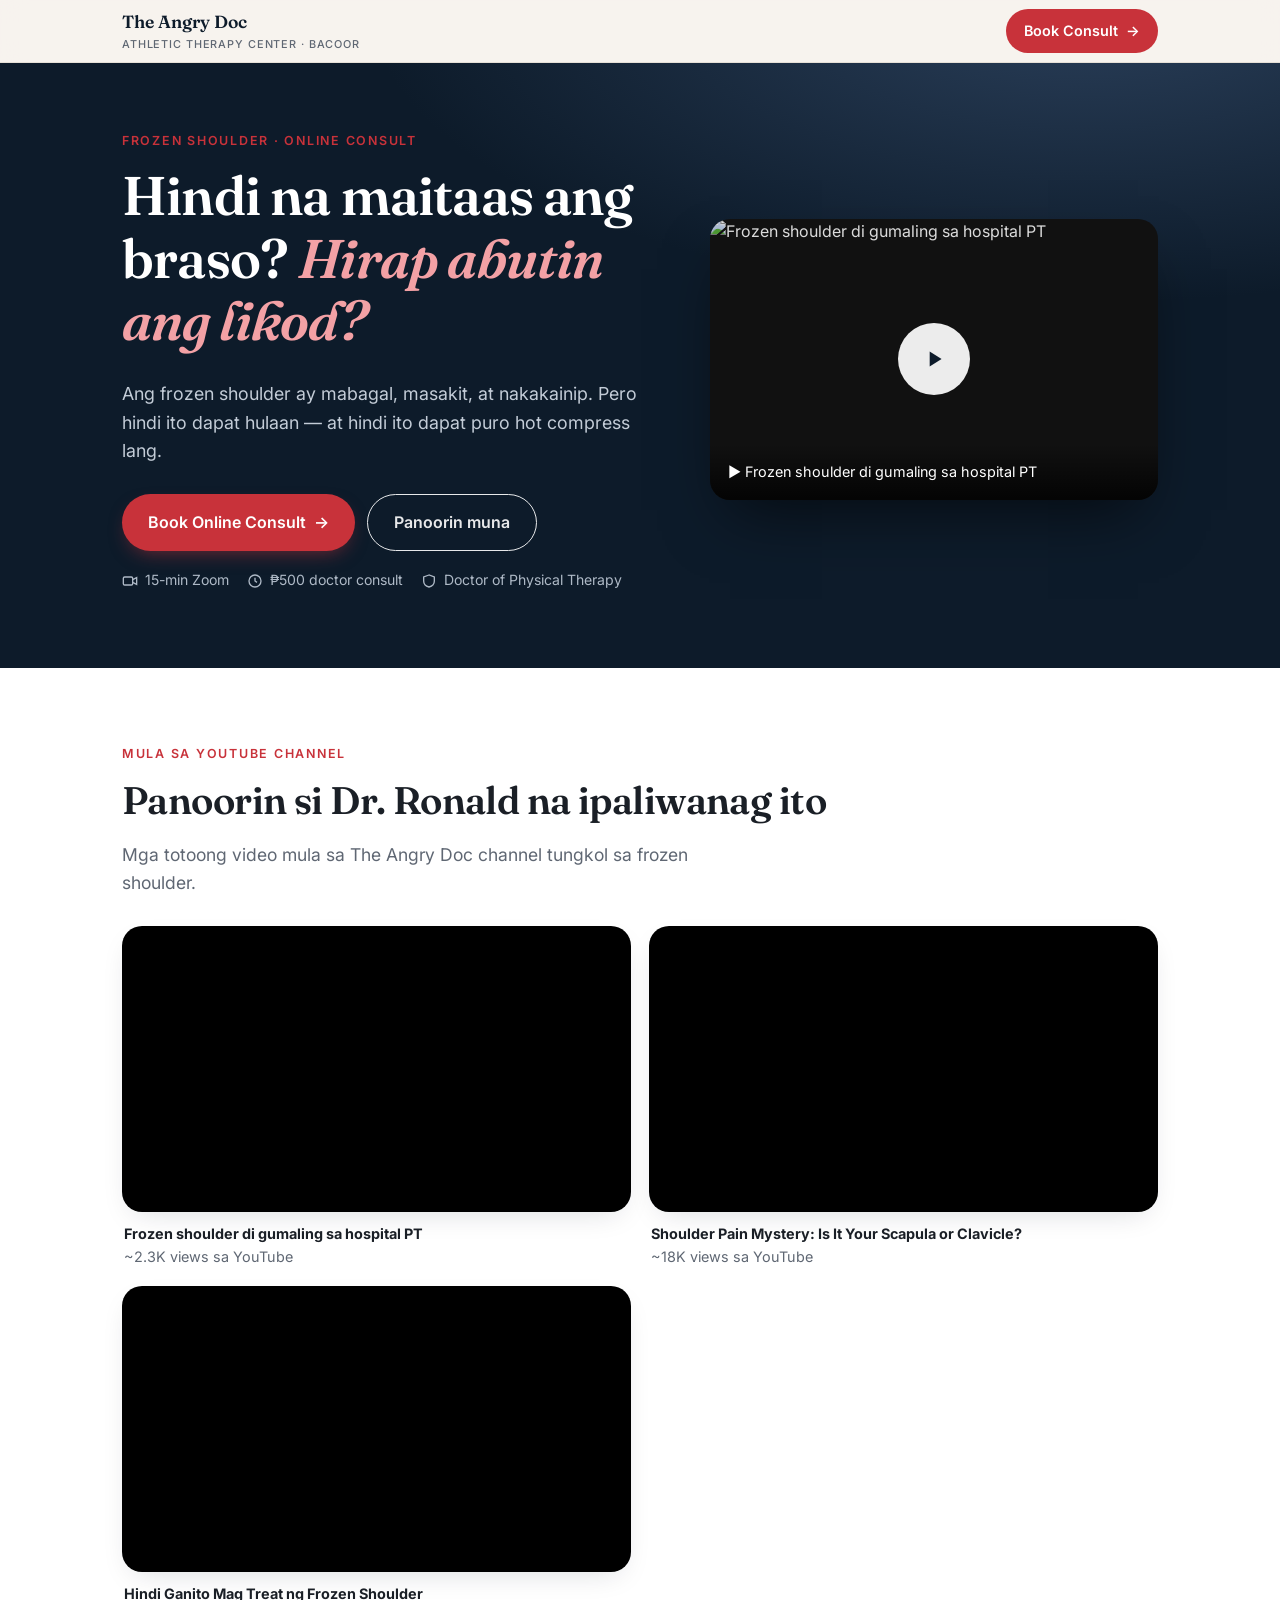
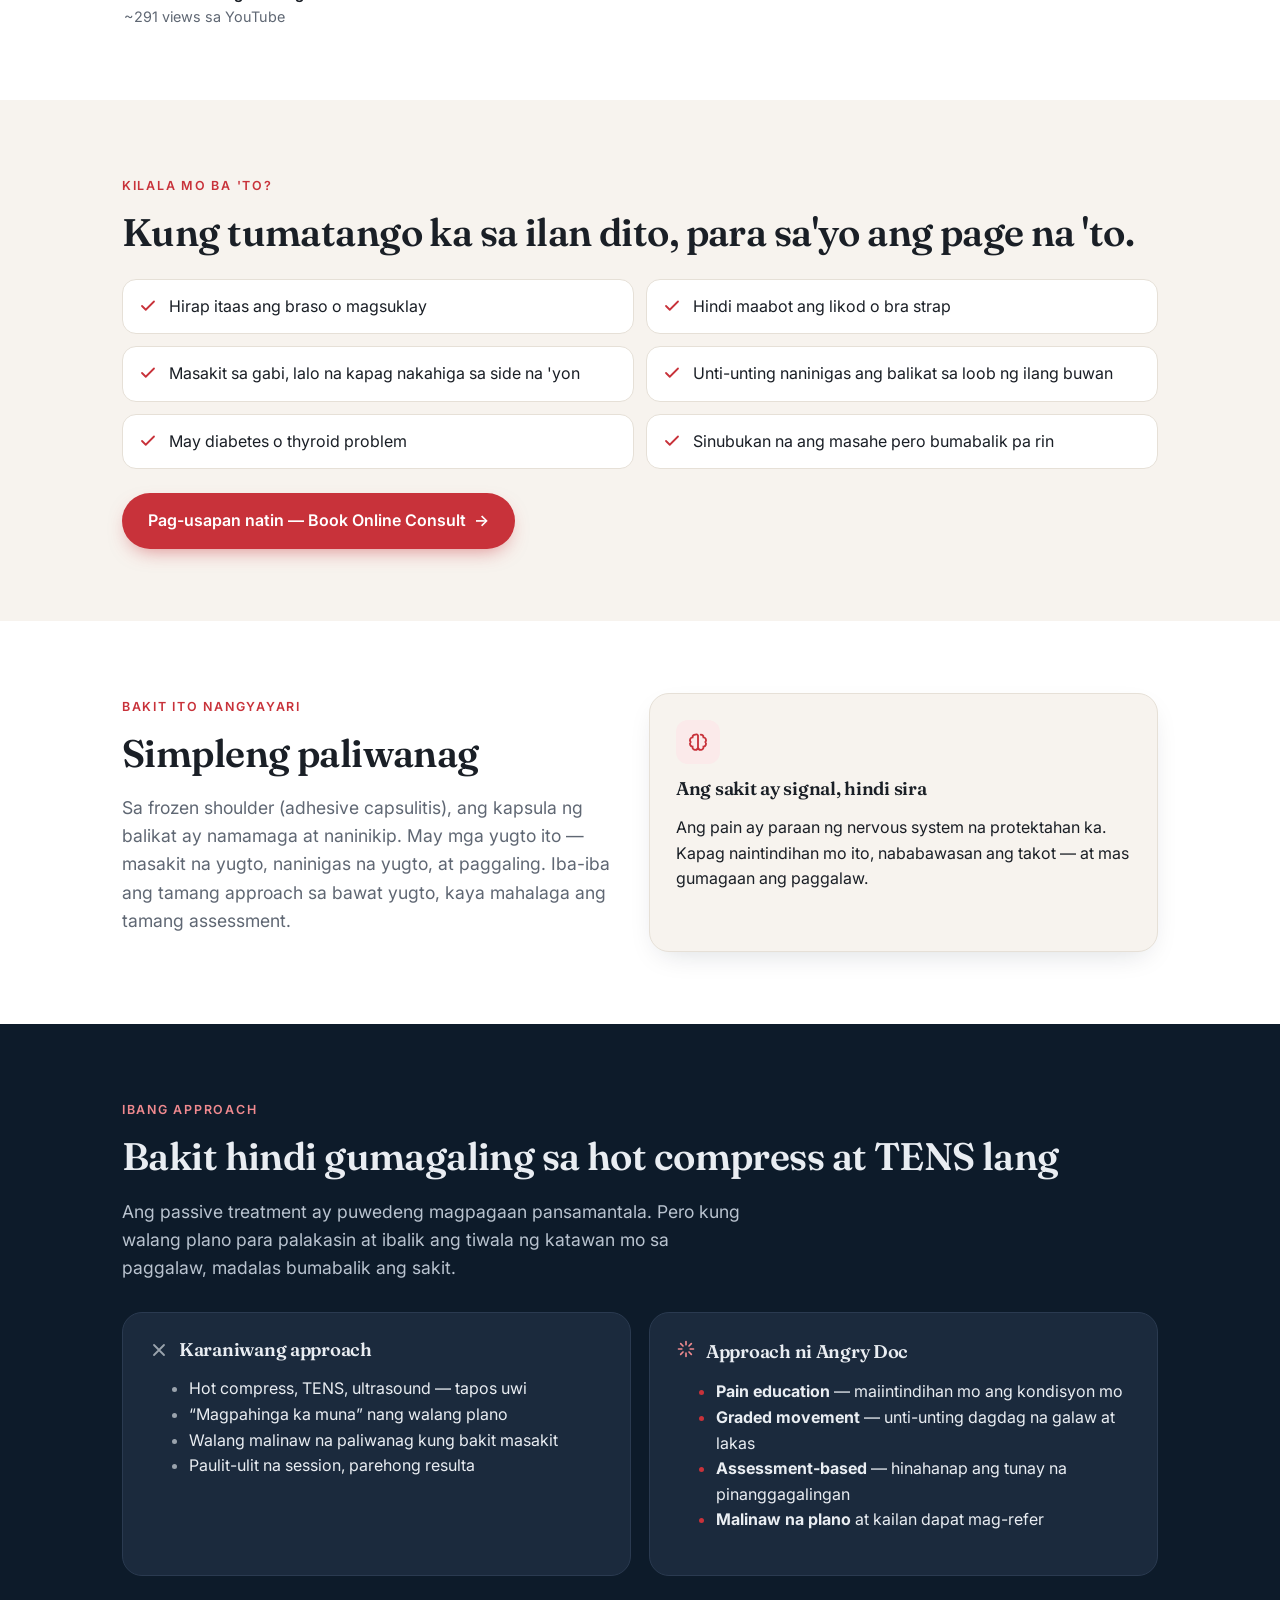
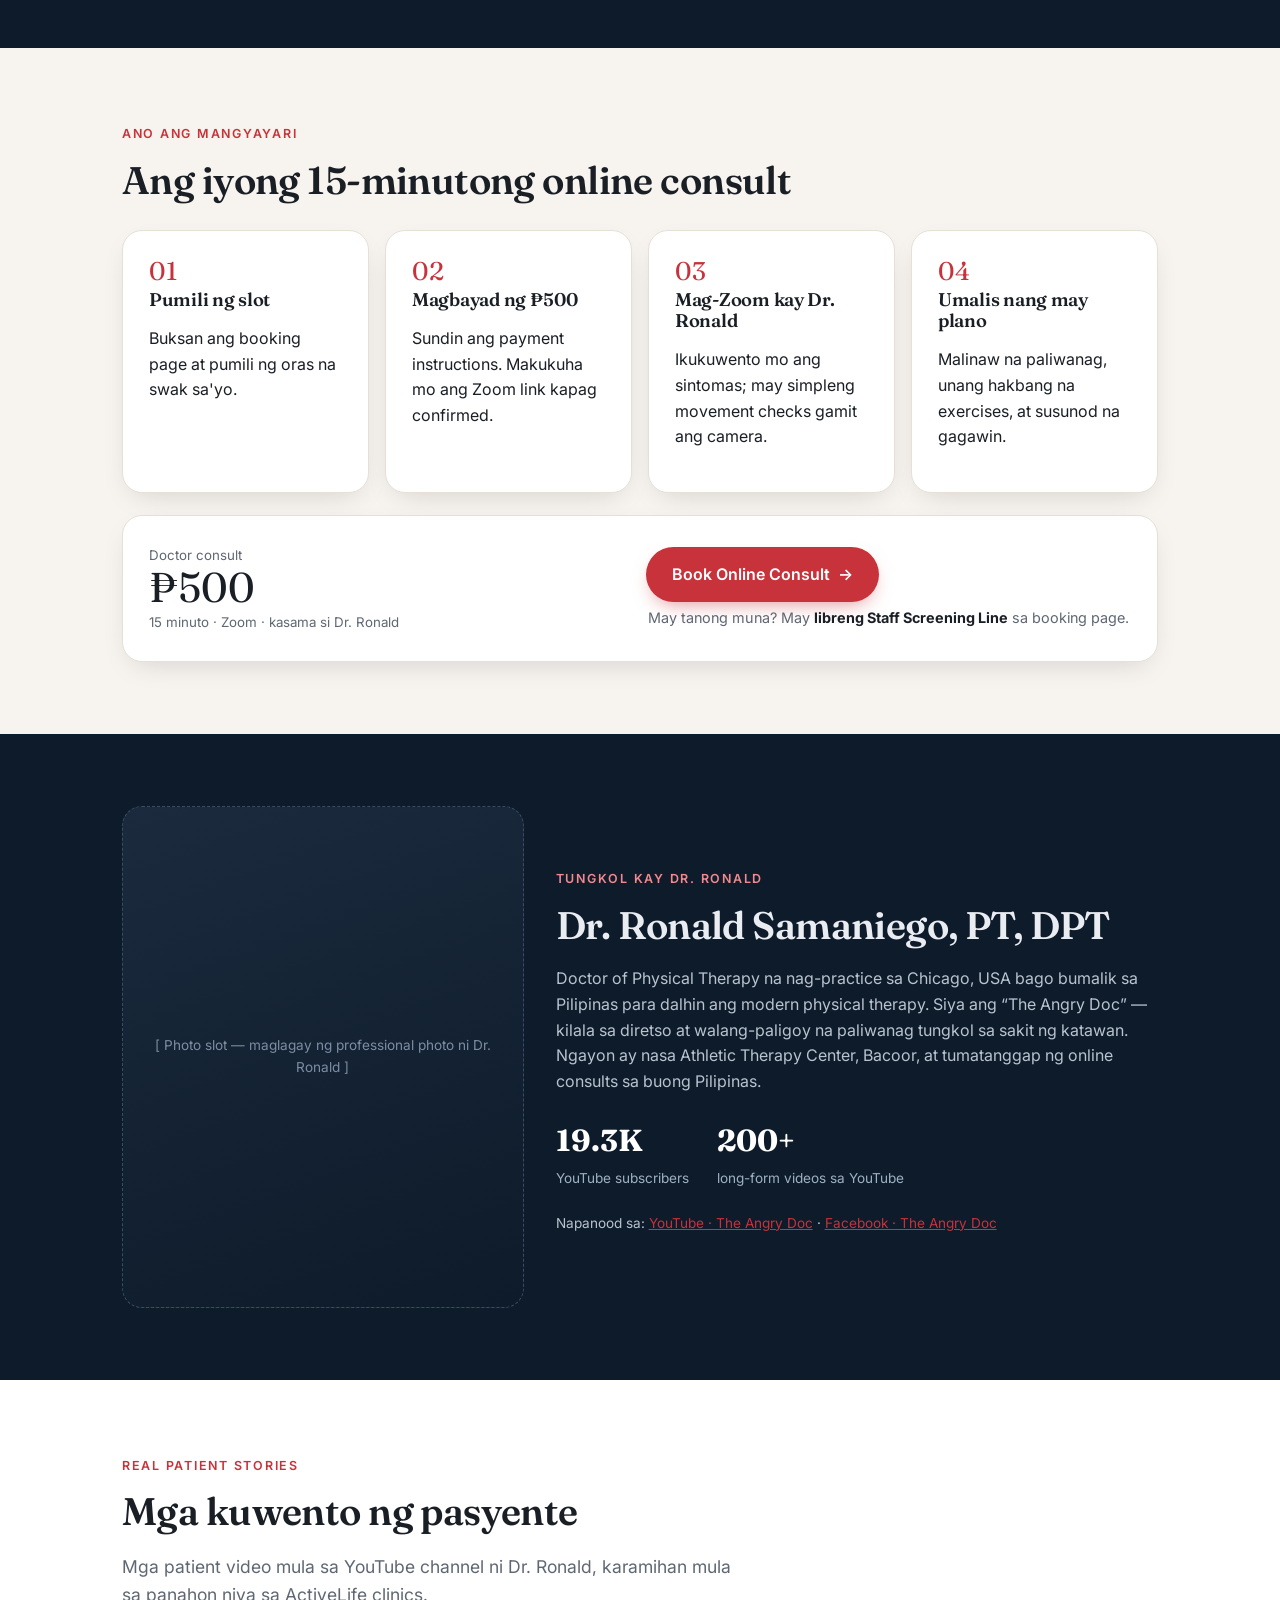
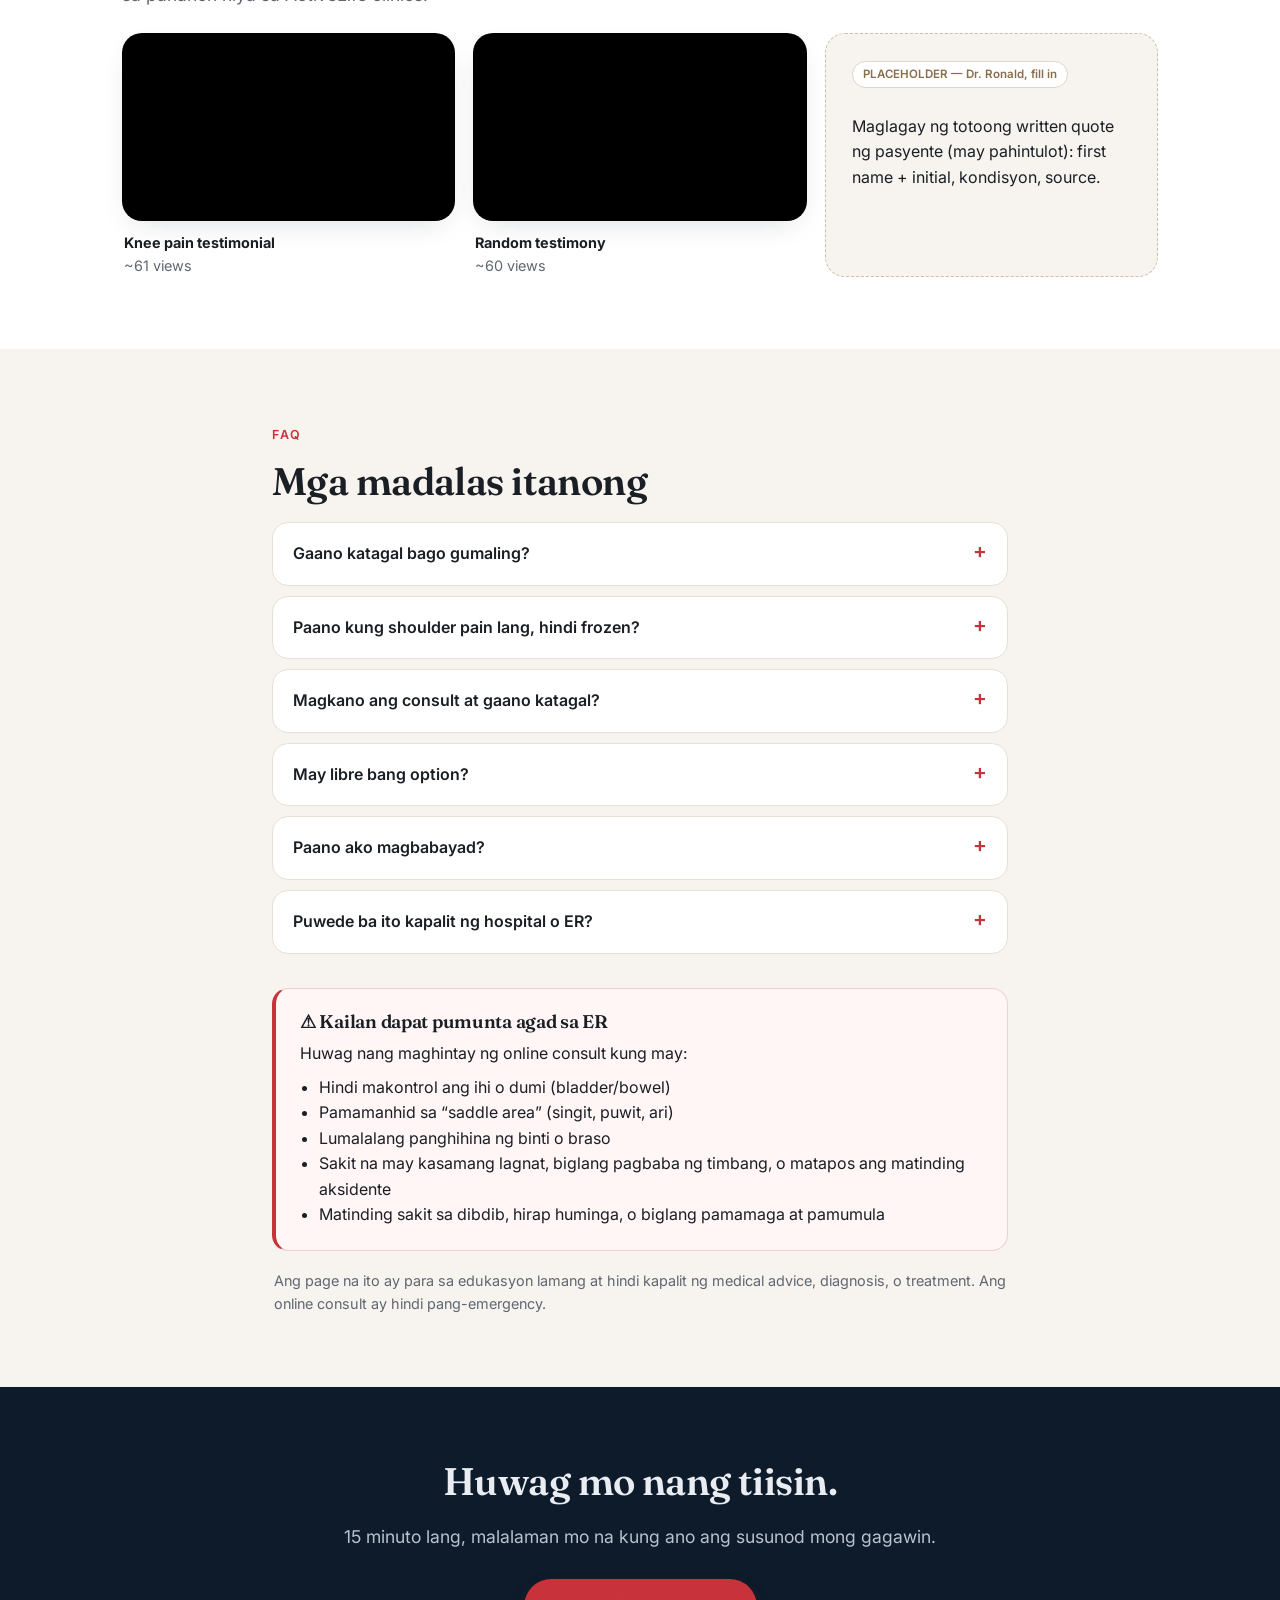
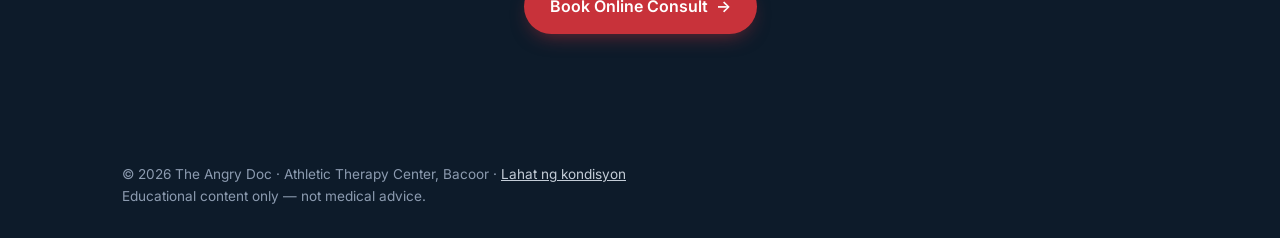
==== frozen-shoulder.html @ 6f517ac4 "Funnel pages" ====
<!doctype html><html lang="fil"><head><meta charset="utf-8"><meta name="viewport" content="width=device-width,initial-scale=1">
<title>Frozen Shoulder — Online Consult with Dr. Ronald Samaniego, DPT | The Angry Doc</title>
<meta name="description" content="Frozen Shoulder: 15-minute online consult with Dr. Ronald Samaniego, Doctor of Physical Therapy. ₱500 via Zoom. Athletic Therapy Center, Bacoor.">
<meta property="og:title" content="Frozen Shoulder — The Angry Doc"><meta property="og:image" content="https://i.ytimg.com/vi/nMCK7FtrjBg/hqdefault.jpg">
<link rel="preconnect" href="https://fonts.googleapis.com"><link rel="preconnect" href="https://fonts.gstatic.com" crossorigin>
<link href="https://fonts.googleapis.com/css2?family=Fraunces:ital,opsz,wght@0,9..144,500;0,9..144,600;1,9..144,500&family=Inter:wght@400;500;600&display=swap" rel="stylesheet">
<link rel="stylesheet" href="styles.css">
<!-- Meta Pixel: paste your Meta Pixel base code here (replace YOUR_PIXEL_ID). No real ID included. -->
</head><body>
<nav class="top"><div class="c"><a class="brand" href="index.html">The Angry Doc<small>Athletic Therapy Center · Bacoor</small></a><a class="btn sm book" href="https://atc-telemed.onrender.com/">Book Consult <span aria-hidden="true">→</span></a></div></nav>
<header class="hero"><div class="c grid"><div>
<span class="eyebrow">Frozen Shoulder · Online Consult</span>
<h1>Hindi na maitaas ang braso? <em>Hirap abutin ang likod?</em></h1><p class="sub">Ang frozen shoulder ay mabagal, masakit, at nakakainip. Pero hindi ito dapat hulaan — at hindi ito dapat puro hot compress lang.</p>
<div class="ctas"><a class="btn book" href="https://atc-telemed.onrender.com/">Book Online Consult <span aria-hidden="true">→</span></a><a class="btn ghost" href="#video">Panoorin muna</a></div>
<div class="trust"><span><svg width="16" height="16" viewBox="0 0 24 24" fill="none" stroke="currentColor" stroke-width="2"><rect x="2" y="6" width="14" height="12" rx="2"/><path d="m16 10 6-3v10l-6-3"/></svg> 15-min Zoom</span><span><svg width="16" height="16" viewBox="0 0 24 24" fill="none" stroke="currentColor" stroke-width="2"><circle cx="12" cy="12" r="9"/><path d="M12 7v5l3 2"/></svg> ₱500 doctor consult</span><span><svg width="16" height="16" viewBox="0 0 24 24" fill="none" stroke="currentColor" stroke-width="2"><path d="M12 3 4 6v6c0 5 3.5 8 8 9 4.5-1 8-4 8-9V6z"/></svg> Doctor of Physical Therapy</span></div>
</div><a class="thumb" href="#video"><img src="https://i.ytimg.com/vi/nMCK7FtrjBg/hqdefault.jpg" alt="Frozen shoulder di gumaling sa hospital PT" width="480" height="360"><span class="play"><i><svg width="26" height="26" viewBox="0 0 24 24" fill="#0d1b2a"><path d="M8 5v14l11-7z"/></svg></i></span><span class="cap">▶ Frozen shoulder di gumaling sa hospital PT</span></a></div></header>

<section class="sec alt" id="video"><div class="c"><span class="eyebrow">Mula sa YouTube channel</span><h2>Panoorin si Dr. Ronald na ipaliwanag ito</h2><p class="lead">Mga totoong video mula sa The Angry Doc channel tungkol sa frozen shoulder.</p><div class="cards c2" style="margin-top:28px"><div class="rv"><div class="vid"><iframe src="https://www.youtube-nocookie.com/embed/nMCK7FtrjBg" title="Frozen shoulder di gumaling sa hospital PT" loading="lazy" allow="accelerometer; encrypted-media; gyroscope; picture-in-picture" allowfullscreen></iframe></div><p class="vmeta"><b>Frozen shoulder di gumaling sa hospital PT</b><br>~2.3K views sa YouTube</p></div><div class="rv"><div class="vid"><iframe src="https://www.youtube-nocookie.com/embed/P9Q3JzIdKzs" title="Shoulder Pain Mystery: Is It Your Scapula or Clavicle?" loading="lazy" allow="accelerometer; encrypted-media; gyroscope; picture-in-picture" allowfullscreen></iframe></div><p class="vmeta"><b>Shoulder Pain Mystery: Is It Your Scapula or Clavicle?</b><br>~18K views sa YouTube</p></div><div class="rv"><div class="vid"><iframe src="https://www.youtube-nocookie.com/embed/EDI-L9I2qzw" title="Hindi Ganito Mag Treat ng Frozen Shoulder" loading="lazy" allow="accelerometer; encrypted-media; gyroscope; picture-in-picture" allowfullscreen></iframe></div><p class="vmeta"><b>Hindi Ganito Mag Treat ng Frozen Shoulder</b><br>~291 views sa YouTube</p></div></div></div></section>

<section class="sec"><div class="c"><span class="eyebrow">Kilala mo ba 'to?</span><h2>Kung tumatango ka sa ilan dito, para sa'yo ang page na 'to.</h2><ul class="check rv"><li><svg width="18" height="18" viewBox="0 0 24 24" fill="none" stroke="currentColor" stroke-width="2.4" stroke-linecap="round" stroke-linejoin="round"><path d="M20 6 9 17l-5-5"/></svg><span>Hirap itaas ang braso o magsuklay</span></li><li><svg width="18" height="18" viewBox="0 0 24 24" fill="none" stroke="currentColor" stroke-width="2.4" stroke-linecap="round" stroke-linejoin="round"><path d="M20 6 9 17l-5-5"/></svg><span>Hindi maabot ang likod o bra strap</span></li><li><svg width="18" height="18" viewBox="0 0 24 24" fill="none" stroke="currentColor" stroke-width="2.4" stroke-linecap="round" stroke-linejoin="round"><path d="M20 6 9 17l-5-5"/></svg><span>Masakit sa gabi, lalo na kapag nakahiga sa side na 'yon</span></li><li><svg width="18" height="18" viewBox="0 0 24 24" fill="none" stroke="currentColor" stroke-width="2.4" stroke-linecap="round" stroke-linejoin="round"><path d="M20 6 9 17l-5-5"/></svg><span>Unti-unting naninigas ang balikat sa loob ng ilang buwan</span></li><li><svg width="18" height="18" viewBox="0 0 24 24" fill="none" stroke="currentColor" stroke-width="2.4" stroke-linecap="round" stroke-linejoin="round"><path d="M20 6 9 17l-5-5"/></svg><span>May diabetes o thyroid problem</span></li><li><svg width="18" height="18" viewBox="0 0 24 24" fill="none" stroke="currentColor" stroke-width="2.4" stroke-linecap="round" stroke-linejoin="round"><path d="M20 6 9 17l-5-5"/></svg><span>Sinubukan na ang masahe pero bumabalik pa rin</span></li></ul><a class="btn book" href="https://atc-telemed.onrender.com/">Pag-usapan natin — Book Online Consult <span aria-hidden="true">→</span></a></div></section>

<section class="sec alt"><div class="c"><div class="cards c2"><div class="rv"><span class="eyebrow">Bakit ito nangyayari</span><h2>Simpleng paliwanag</h2><p class="lead">Sa frozen shoulder (adhesive capsulitis), ang kapsula ng balikat ay namamaga at naninikip. May mga yugto ito — masakit na yugto, naninigas na yugto, at paggaling. Iba-iba ang tamang approach sa bawat yugto, kaya mahalaga ang tamang assessment.</p></div>
<div class="cards"><div class="card rv"><div class="ico"><svg width="22" height="22" viewBox="0 0 24 24" fill="none" stroke="currentColor" stroke-width="2" stroke-linecap="round"><path d="M9 4a3 3 0 0 0-3 3 3 3 0 0 0-2 5 3 3 0 0 0 2 5 3 3 0 0 0 6 1V5a2 2 0 0 0-3-1zM15 4a3 3 0 0 1 3 3 3 3 0 0 1 2 5 3 3 0 0 1-2 5 3 3 0 0 1-6 1"/></svg></div><h3>Ang sakit ay signal, hindi sira</h3><p>Ang pain ay paraan ng nervous system na protektahan ka. Kapag naintindihan mo ito, nababawasan ang takot — at mas gumagaan ang paggalaw.</p></div></div></div></div></section>

<section class="sec dark"><div class="c"><span class="eyebrow">Ibang approach</span><h2>Bakit hindi gumagaling sa hot compress at TENS lang</h2><p class="lead">Ang passive treatment ay puwedeng magpagaan pansamantala. Pero kung walang plano para palakasin at ibalik ang tiwala ng katawan mo sa paggalaw, madalas bumabalik ang sakit.</p>
<div class="vs" style="margin-top:30px"><div class="card rv"><h3><svg width="20" height="20" viewBox="0 0 24 24" fill="none" stroke="#9aa3ad" stroke-width="2.2" stroke-linecap="round"><path d="M18 6 6 18M6 6l12 12"/></svg> Karaniwang approach</h3><ul class="no"><li>Hot compress, TENS, ultrasound — tapos uwi</li><li>“Magpahinga ka muna” nang walang plano</li><li>Walang malinaw na paliwanag kung bakit masakit</li><li>Paulit-ulit na session, parehong resulta</li></ul></div>
<div class="card rv"><h3><span style="color:#f08a8f"><svg width="20" height="20" viewBox="0 0 24 24" fill="none" stroke="currentColor" stroke-width="2" stroke-linecap="round" stroke-linejoin="round"><path d="M12 3v4M12 17v4M3 12h4M17 12h4M5.6 5.6l2.8 2.8M15.6 15.6l2.8 2.8M5.6 18.4l2.8-2.8M15.6 8.4l2.8-2.8"/></svg></span> Approach ni Angry Doc</h3><ul class="yes"><li><b>Pain education</b> — maiintindihan mo ang kondisyon mo</li><li><b>Graded movement</b> — unti-unting dagdag na galaw at lakas</li><li><b>Assessment-based</b> — hinahanap ang tunay na pinanggagalingan</li><li><b>Malinaw na plano</b> at kailan dapat mag-refer</li></ul></div></div></div></section>

<section class="sec" id="consult"><div class="c"><span class="eyebrow">Ano ang mangyayari</span><h2>Ang iyong 15-minutong online consult</h2>
<div class="steps" style="margin-top:28px"><div class="card rv"><h3>Pumili ng slot</h3><p>Buksan ang booking page at pumili ng oras na swak sa'yo.</p></div><div class="card rv"><h3>Magbayad ng ₱500</h3><p>Sundin ang payment instructions. Makukuha mo ang Zoom link kapag confirmed.</p></div><div class="card rv"><h3>Mag-Zoom kay Dr. Ronald</h3><p>Ikukuwento mo ang sintomas; may simpleng movement checks gamit ang camera.</p></div><div class="card rv"><h3>Umalis nang may plano</h3><p>Malinaw na paliwanag, unang hakbang na exercises, at susunod na gagawin.</p></div></div>
<div class="price rv"><div><small>Doctor consult</small><div class="amt">₱500</div><small>15 minuto · Zoom · kasama si Dr. Ronald</small></div><div><a class="btn book" href="https://atc-telemed.onrender.com/">Book Online Consult <span aria-hidden="true">→</span></a><p class="vmeta" style="margin-top:4px">May tanong muna? May <b>libreng Staff Screening Line</b> sa booking page.</p></div></div></div></section>

<section class="sec dark"><div class="c about"><div class="portrait rv">[ Photo slot — maglagay ng professional photo ni Dr. Ronald ]</div><div class="rv"><span class="eyebrow">Tungkol kay Dr. Ronald</span><h2>Dr. Ronald Samaniego, PT, DPT</h2>
<p>Doctor of Physical Therapy na nag-practice sa Chicago, USA bago bumalik sa Pilipinas para dalhin ang modern physical therapy. Siya ang “The Angry Doc” — kilala sa diretso at walang-paligoy na paliwanag tungkol sa sakit ng katawan. Ngayon ay nasa Athletic Therapy Center, Bacoor, at tumatanggap ng online consults sa buong Pilipinas.</p>
<div class="stats"><div><b>19.3K</b><span>YouTube subscribers</span></div><div><b>200+</b><span>long-form videos sa YouTube</span></div></div>
<p style="font-size:.85rem">Napanood sa: <a href="https://www.youtube.com/@Angry_Doc456">YouTube · The Angry Doc</a> · <a href="https://www.facebook.com/search/top?q=The%20Angry%20Doc">Facebook · The Angry Doc</a></p></div></div></section>

<section class="sec alt"><div class="c"><span class="eyebrow">Real patient stories</span><h2>Mga kuwento ng pasyente</h2><p class="lead">Mga patient video mula sa YouTube channel ni Dr. Ronald, karamihan mula sa panahon niya sa ActiveLife clinics.</p><div class="cards c3" style="margin-top:24px"><div class="rv"><div class="vid"><iframe src="https://www.youtube-nocookie.com/embed/uGMmPjFdg7Q" title="Knee pain testimonial" loading="lazy" allowfullscreen></iframe></div><p class="vmeta"><b>Knee pain testimonial</b><br>~61 views</p></div><div class="rv"><div class="vid"><iframe src="https://www.youtube-nocookie.com/embed/FSRWCpxXrDg" title="Random testimony" loading="lazy" allowfullscreen></iframe></div><p class="vmeta"><b>Random testimony</b><br>~60 views</p></div><div class="card ph"><span class="tag">PLACEHOLDER — Dr. Ronald, fill in</span><p>Maglagay ng totoong written quote ng pasyente (may pahintulot): first name + initial, kondisyon, source.</p></div></div></div></section>

<section class="sec"><div class="c" style="max-width:780px"><span class="eyebrow">FAQ</span><h2>Mga madalas itanong</h2><details><summary>Gaano katagal bago gumaling?</summary><p>Iba-iba — madalas buwan ang inaabot. Ang layunin ng plano ay bawasan ang sakit at ibalik ang galaw nang mas mabilis at ligtas.</p></details><details><summary>Paano kung shoulder pain lang, hindi frozen?</summary><p>Maraming sanhi ang shoulder pain. Sa consult, aalamin natin kung frozen shoulder ba talaga o iba.</p></details><details><summary>Magkano ang consult at gaano katagal?</summary><p>₱500 para sa 15-minutong online consult kay Dr. Ronald sa Zoom. Pipili ka ng slot sa booking page.</p></details><details><summary>May libre bang option?</summary><p>Oo — may libreng Staff Screening Line sa booking page para sa mabilisang tanong bago ka mag-book ng doctor consult.</p></details><details><summary>Paano ako magbabayad?</summary><p>Sundin lang ang instructions sa booking page. Ang Zoom link ay ibibigay kapag confirmed na ang bayad.</p></details><details><summary>Puwede ba ito kapalit ng hospital o ER?</summary><p>Hindi. Kung may red-flag symptoms ka (tingnan sa ibaba), pumunta agad sa ER.</p></details>
<div class="red" style="margin-top:34px"><h3>⚠ Kailan dapat pumunta agad sa ER</h3><p style="margin:0">Huwag nang maghintay ng online consult kung may:</p><ul><li>Hindi makontrol ang ihi o dumi (bladder/bowel)</li><li>Pamamanhid sa “saddle area” (singit, puwit, ari)</li><li>Lumalalang panghihina ng binti o braso</li><li>Sakit na may kasamang lagnat, biglang pagbaba ng timbang, o matapos ang matinding aksidente</li><li>Matinding sakit sa dibdib, hirap huminga, o biglang pamamaga at pamumula</li></ul></div>
<p class="vmeta" style="margin-top:18px">Ang page na ito ay para sa edukasyon lamang at hindi kapalit ng medical advice, diagnosis, o treatment. Ang online consult ay hindi pang-emergency.</p></div></section>

<section class="sec dark final"><div class="c"><h2>Huwag mo nang tiisin.</h2><p class="lead">15 minuto lang, malalaman mo na kung ano ang susunod mong gagawin.</p><div class="ctas" style="justify-content:center"><a class="btn book" href="https://atc-telemed.onrender.com/">Book Online Consult <span aria-hidden="true">→</span></a></div></div></section>
<footer><div class="c">© 2026 The Angry Doc · Athletic Therapy Center, Bacoor · <a href="index.html">Lahat ng kondisyon</a><br>Educational content only — not medical advice.</div></footer>
<div class="sticky"><div><b>Frozen Shoulder consult</b><br>₱500 · 15 min · Zoom</div><a class="btn book" href="https://atc-telemed.onrender.com/">Book Now <span aria-hidden="true">→</span></a></div>
<script src="funnel.js" defer></script></body></html>
---- styles.css ----
:root{--navy:#0d1b2a;--navy2:#1b2a3d;--accent:#c8323a;--accent-d:#a3262d;--sand:#f7f3ee;--sand2:#efe8df;--ink:#1a1f26;--mut:#5f6773;--line:#e6e0d7;--r:20px;--sh:0 10px 30px -12px rgba(13,27,42,.18)}
*{box-sizing:border-box}html{scroll-behavior:smooth}body{margin:0;font-family:Inter,system-ui,sans-serif;color:var(--ink);background:var(--sand);line-height:1.6;-webkit-font-smoothing:antialiased;padding-bottom:84px}
h1,h2,h3{font-family:Fraunces,Georgia,serif;font-weight:600;letter-spacing:-.015em;line-height:1.15;margin:0 0 .5em}
h1{font-size:clamp(2rem,7vw,3.4rem)}h2{font-size:clamp(1.6rem,5vw,2.4rem)}h3{font-size:1.15rem}
a{color:var(--accent)}img{max-width:100%;display:block}
.c{max-width:1080px;margin:0 auto;padding:0 22px}
.sec{padding:72px 0}.alt{background:#fff}.dark{background:var(--navy);color:#e9edf2}.dark p{color:#b9c3cf}
.eyebrow{display:inline-block;font-size:.78rem;font-weight:600;letter-spacing:.14em;text-transform:uppercase;color:var(--accent);margin-bottom:14px}
.dark .eyebrow{color:#f08a8f}.lead{font-size:1.1rem;color:var(--mut);max-width:620px}
nav.top{position:sticky;top:0;z-index:20;background:rgba(247,243,238,.85);backdrop-filter:blur(12px);border-bottom:1px solid var(--line)}
nav.top .c{display:flex;align-items:center;justify-content:space-between;height:62px}
.brand{font-family:Fraunces,serif;font-weight:600;font-size:1.1rem;color:var(--navy);text-decoration:none}.brand small{display:block;font-family:Inter;font-size:.68rem;color:var(--mut);letter-spacing:.08em;text-transform:uppercase;font-weight:500}
.btn{display:inline-flex;align-items:center;justify-content:center;gap:8px;background:var(--accent);color:#fff;text-decoration:none;font-weight:600;padding:15px 26px;border-radius:999px;box-shadow:0 8px 20px -8px rgba(200,50,58,.6);transition:.2s}
.btn:hover{background:var(--accent-d);transform:translateY(-1px)}.btn.sm{padding:10px 18px;font-size:.9rem;box-shadow:none}
.btn.ghost{background:transparent;color:inherit;border:1px solid currentColor;box-shadow:none;opacity:.9}
.hero{background:radial-gradient(1200px 500px at 85% -10%,#2a3f5a 0,transparent 60%),var(--navy);color:#fff;padding:64px 0 76px}
.hero .grid{display:grid;gap:40px;align-items:center}@media(min-width:900px){.hero .grid{grid-template-columns:1.1fr .9fr}}
.hero p.sub{color:#c3ccd7;font-size:1.12rem;max-width:540px}.hero h1 em{font-style:italic;color:#f3a1a5}
.ctas{display:flex;flex-wrap:wrap;gap:12px;margin:28px 0 18px}
.trust{display:flex;flex-wrap:wrap;gap:18px;font-size:.88rem;color:#aeb9c6}.trust span{display:flex;align-items:center;gap:7px}
.thumb{position:relative;border-radius:var(--r);overflow:hidden;box-shadow:0 30px 60px -20px rgba(0,0,0,.6);aspect-ratio:16/10;background:#111}
.thumb img{width:100%;height:100%;object-fit:cover;opacity:.85}.thumb .play{position:absolute;inset:0;display:grid;place-items:center}
.thumb .play i{width:72px;height:72px;border-radius:50%;background:rgba(255,255,255,.92);display:grid;place-items:center}
.thumb .cap{position:absolute;left:0;right:0;bottom:0;padding:16px 18px;background:linear-gradient(transparent,rgba(0,0,0,.8));font-size:.9rem}
.cards{display:grid;gap:18px}@media(min-width:760px){.cards.c2{grid-template-columns:1fr 1fr}.cards.c3{grid-template-columns:repeat(3,1fr)}}
.card{background:#fff;border:1px solid var(--line);border-radius:var(--r);padding:26px;box-shadow:var(--sh)}
.alt .card{background:var(--sand)}.dark .card{background:var(--navy2);border-color:#2a3a50;box-shadow:none}
.ico{width:44px;height:44px;border-radius:12px;background:#fbeaea;color:var(--accent);display:grid;place-items:center;margin-bottom:14px}
.check{list-style:none;padding:0;margin:24px 0;display:grid;gap:12px}@media(min-width:760px){.check{grid-template-columns:1fr 1fr}}
.check li{display:flex;gap:12px;align-items:flex-start;background:#fff;border:1px solid var(--line);border-radius:14px;padding:14px 16px}
.check li svg{flex:none;color:var(--accent);margin-top:3px}
.vid{border-radius:var(--r);overflow:hidden;box-shadow:var(--sh);background:#000;aspect-ratio:16/9}.vid iframe{width:100%;height:100%;border:0}
.vmeta{font-size:.9rem;color:var(--mut);margin:10px 2px 0}.vmeta b{color:var(--ink)}
.vs{display:grid;gap:18px}@media(min-width:760px){.vs{grid-template-columns:1fr 1fr}}
.vs .card h3{display:flex;gap:10px;align-items:center}.no li::marker{color:#9aa3ad}.yes li::marker{color:var(--accent)}
.steps{counter-reset:s;display:grid;gap:16px}@media(min-width:760px){.steps{grid-template-columns:repeat(4,1fr)}}
.steps .card{position:relative;padding-top:58px}.steps .card:before{counter-increment:s;content:counter(s,decimal-leading-zero);position:absolute;top:20px;left:26px;font-family:Fraunces,serif;font-size:1.6rem;color:var(--accent)}
.price{display:flex;flex-wrap:wrap;gap:22px;align-items:center;justify-content:space-between;background:#fff;border:1px solid var(--line);border-radius:var(--r);padding:26px;margin-top:22px;box-shadow:var(--sh)}
.price .amt{font-family:Fraunces,serif;font-size:2.6rem;line-height:1}.price small{color:var(--mut)}
.about{display:grid;gap:32px;align-items:center}@media(min-width:860px){.about{grid-template-columns:.8fr 1.2fr}}
.portrait{aspect-ratio:4/5;border-radius:var(--r);background:linear-gradient(160deg,#1b2a3d,#0d1b2a);display:grid;place-items:center;color:#7d8da2;text-align:center;font-size:.85rem;padding:20px;border:1px dashed #3a4c63}
.stats{display:flex;flex-wrap:wrap;gap:28px;margin:22px 0}.stats b{display:block;font-family:Fraunces,serif;font-size:1.9rem;color:#fff}.stats span{font-size:.85rem;color:#9fb0c3}
.ph{border:1.5px dashed #cdbfae;background:repeating-linear-gradient(45deg,#fbf8f4,#fbf8f4 10px,#f6f0e8 10px,#f6f0e8 20px);box-shadow:none}
.ph .tag{display:inline-block;font-size:.72rem;font-weight:600;background:#fff;border:1px solid #e0d4c4;color:#8a6d4a;border-radius:999px;padding:3px 10px;margin-bottom:10px}
details{background:#fff;border:1px solid var(--line);border-radius:16px;padding:18px 20px;margin:10px 0}summary{cursor:pointer;font-weight:600;list-style:none;display:flex;justify-content:space-between;gap:12px}summary:after{content:"+";color:var(--accent);font-size:1.3rem;line-height:1}details[open] summary:after{content:"–"}details p{margin:.8em 0 0;color:var(--mut)}
.red{background:#fff6f5;border:1px solid #f1cfcc;border-left:4px solid var(--accent);border-radius:16px;padding:22px 24px}.red ul{margin:.5em 0 0;padding-left:1.2em}
.final{text-align:center}.final .lead{margin:0 auto}
footer{background:var(--navy);color:#8c9bb0;font-size:.85rem;padding:40px 0 30px}footer a{color:#c3ccd7}
.sticky{position:fixed;left:0;right:0;bottom:0;z-index:30;background:rgba(13,27,42,.96);backdrop-filter:blur(10px);padding:12px 16px calc(12px + env(safe-area-inset-bottom));display:flex;gap:12px;align-items:center;justify-content:space-between;color:#fff}
.sticky div{font-size:.82rem;line-height:1.3;color:#c3ccd7}.sticky div b{color:#fff;font-size:.95rem}.sticky .btn{padding:12px 20px;white-space:nowrap}
@media(min-width:900px){.sticky{display:none}body{padding-bottom:0}}
.hub .card{display:flex;flex-direction:column;text-decoration:none;color:inherit;transition:.2s}.hub .card:hover{transform:translateY(-3px)}.hub .card img{border-radius:12px;margin-bottom:16px;aspect-ratio:16/9;object-fit:cover}
.rv{opacity:0;transform:translateY(18px);transition:opacity .7s ease,transform .7s ease}.rv.in{opacity:1;transform:none}
@media(prefers-reduced-motion:reduce){.rv{opacity:1;transform:none;transition:none}}
.btn{white-space:nowrap}.thumb{color:#fff;text-decoration:none;display:block}.thumb .cap{color:#fff}
@media(max-width:420px){.btn.book:not(.sm){width:100%;white-space:normal}.ctas .btn{width:100%}}
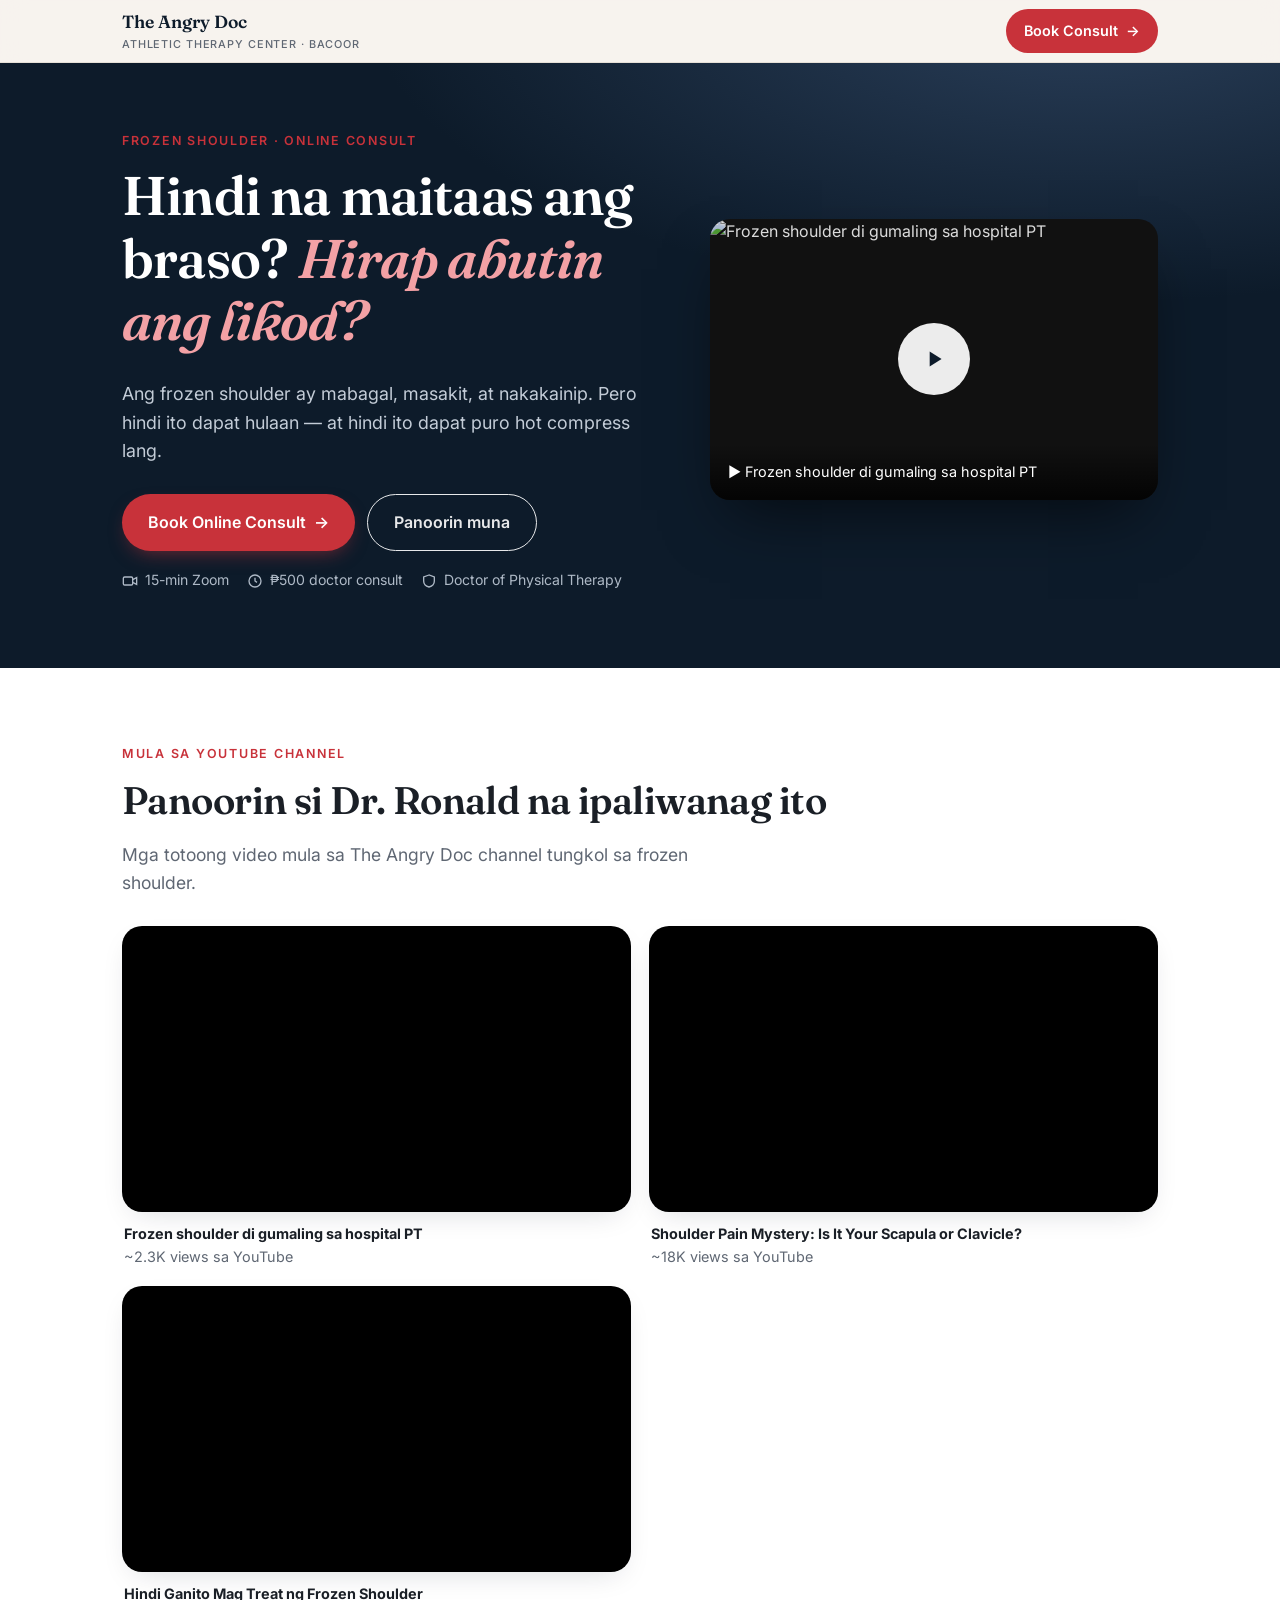
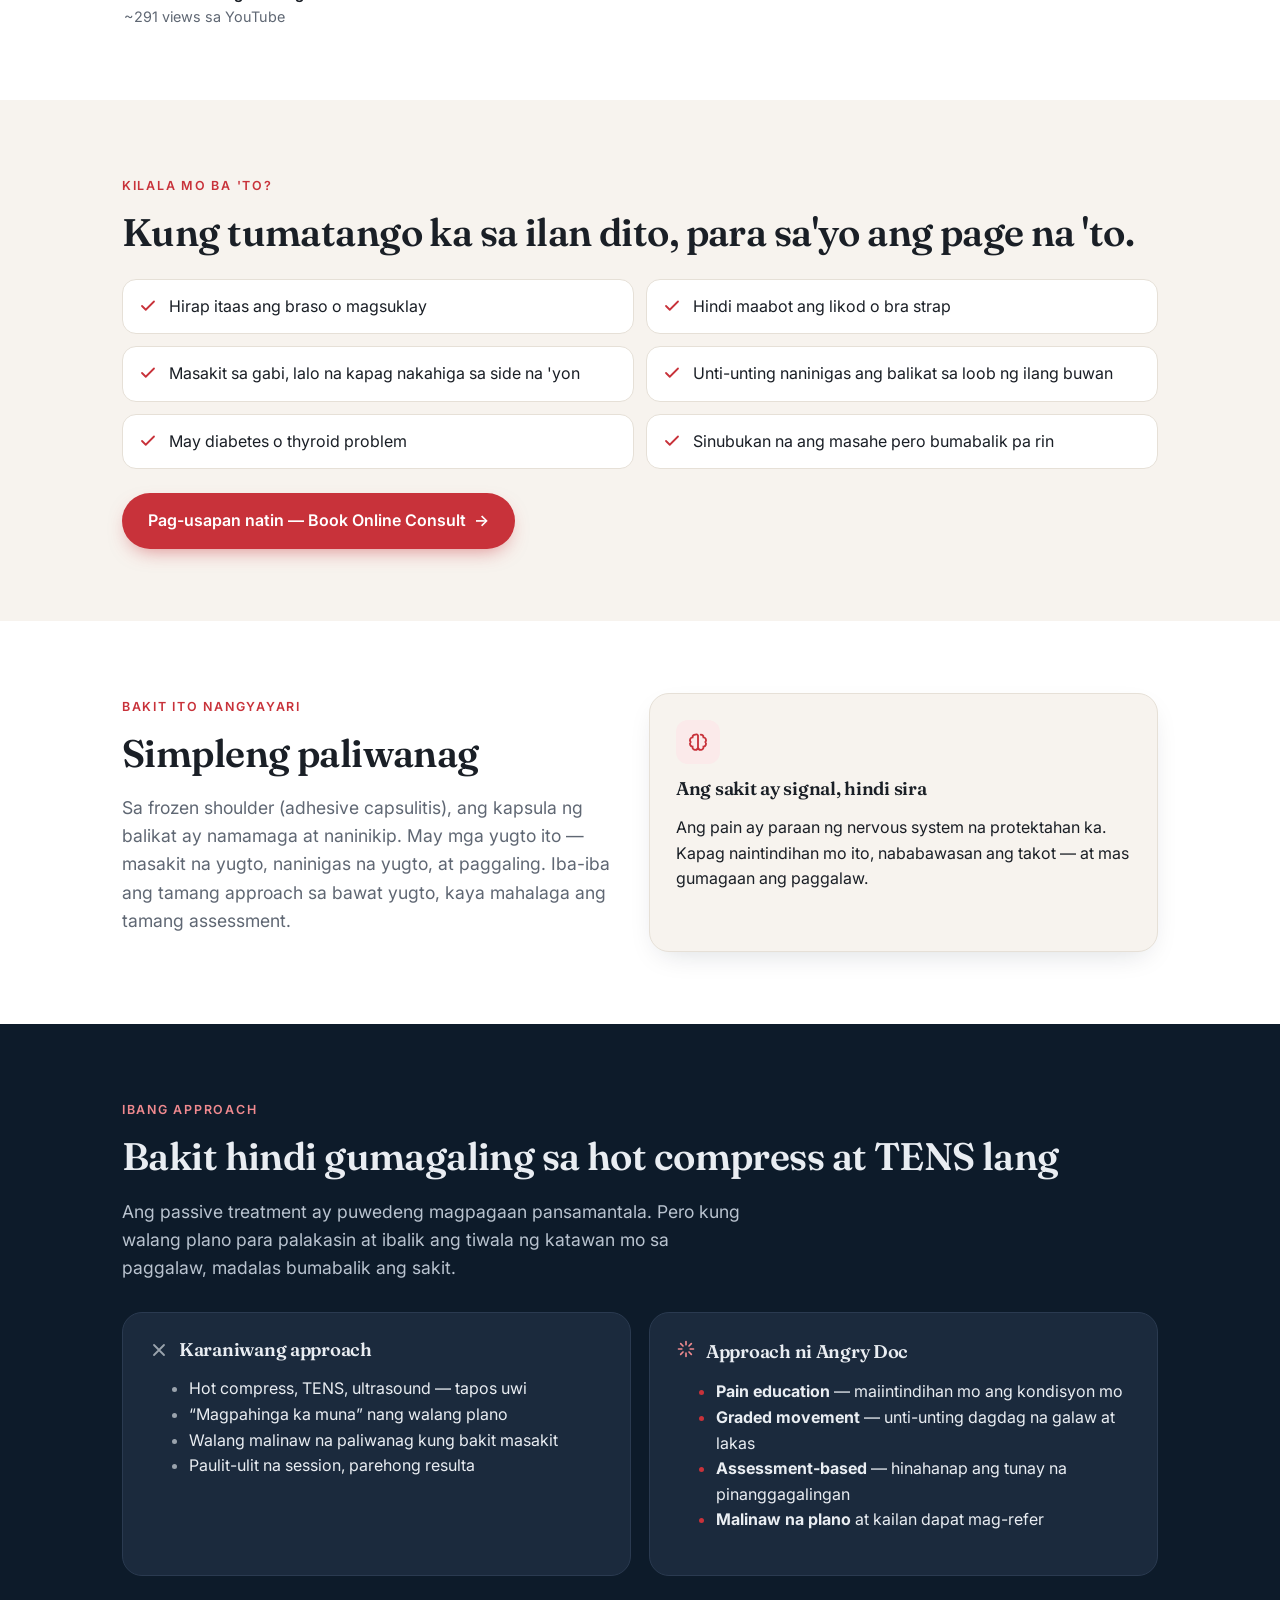
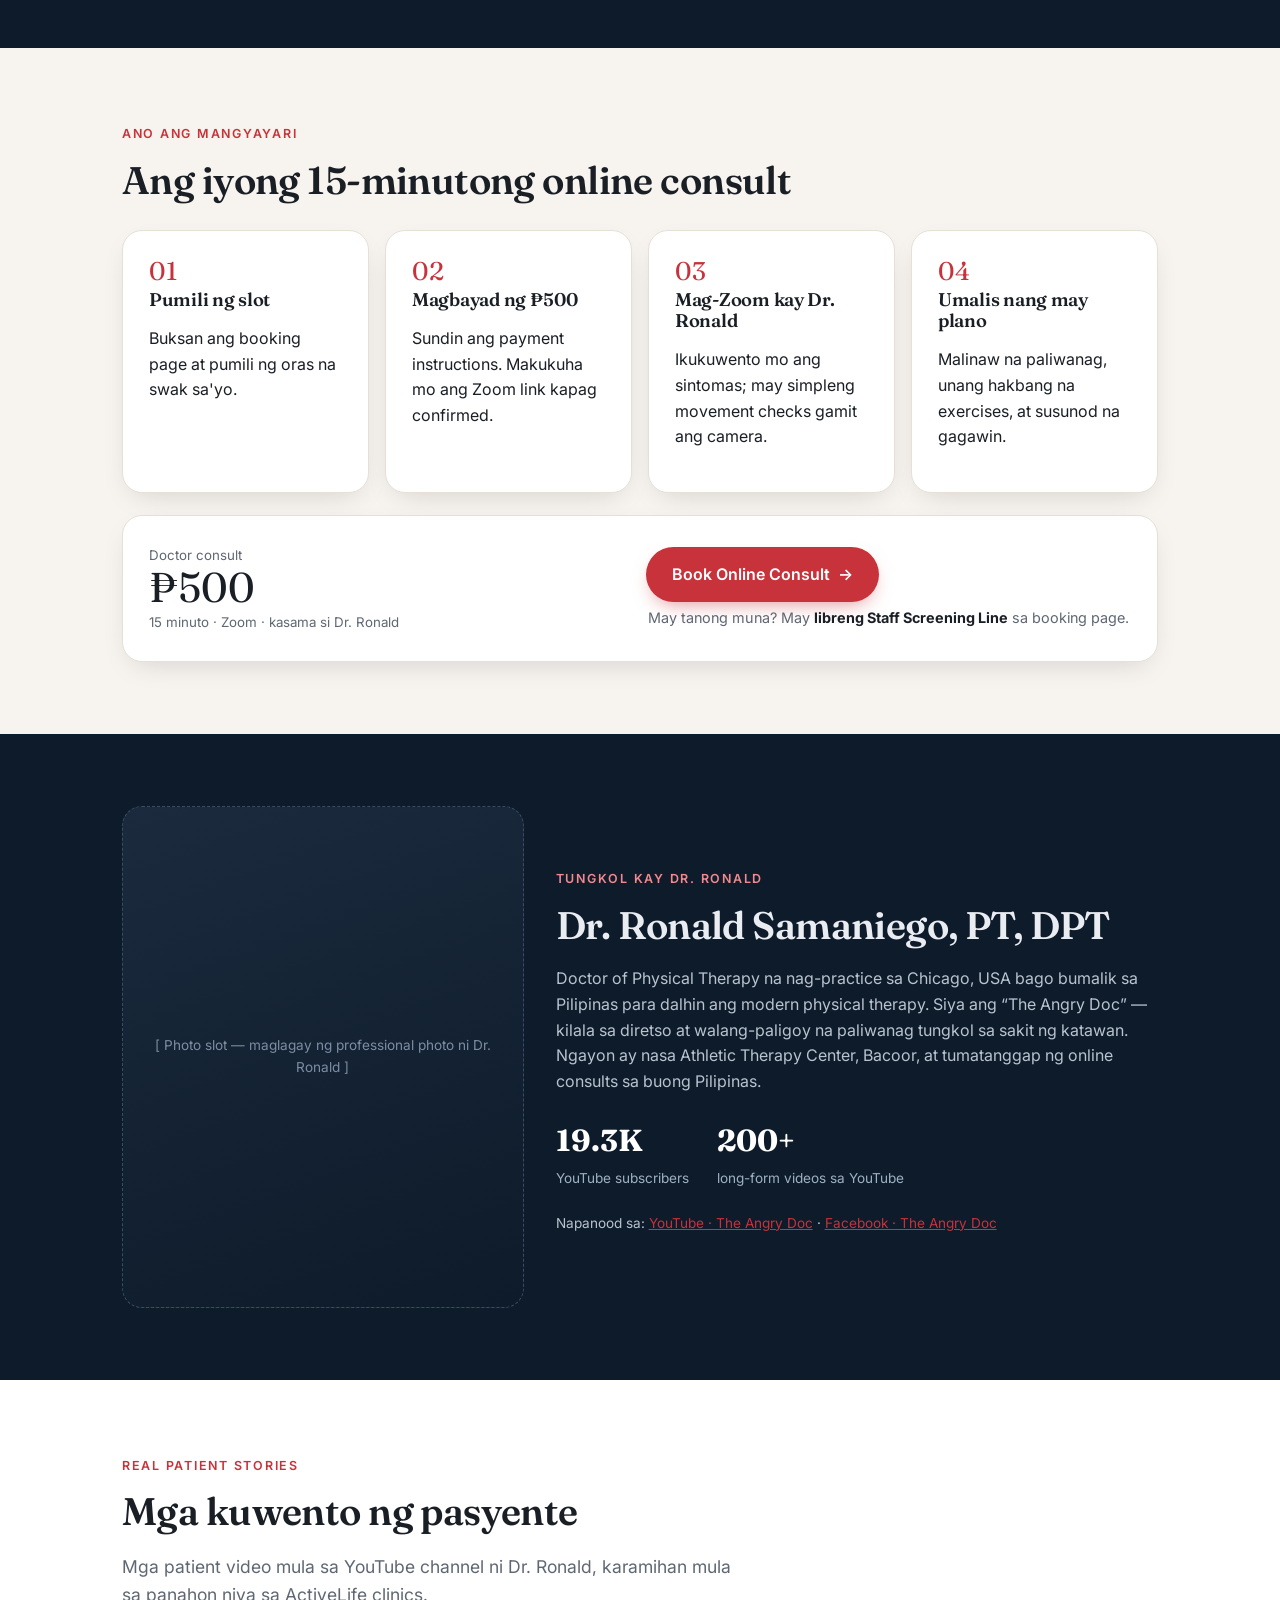
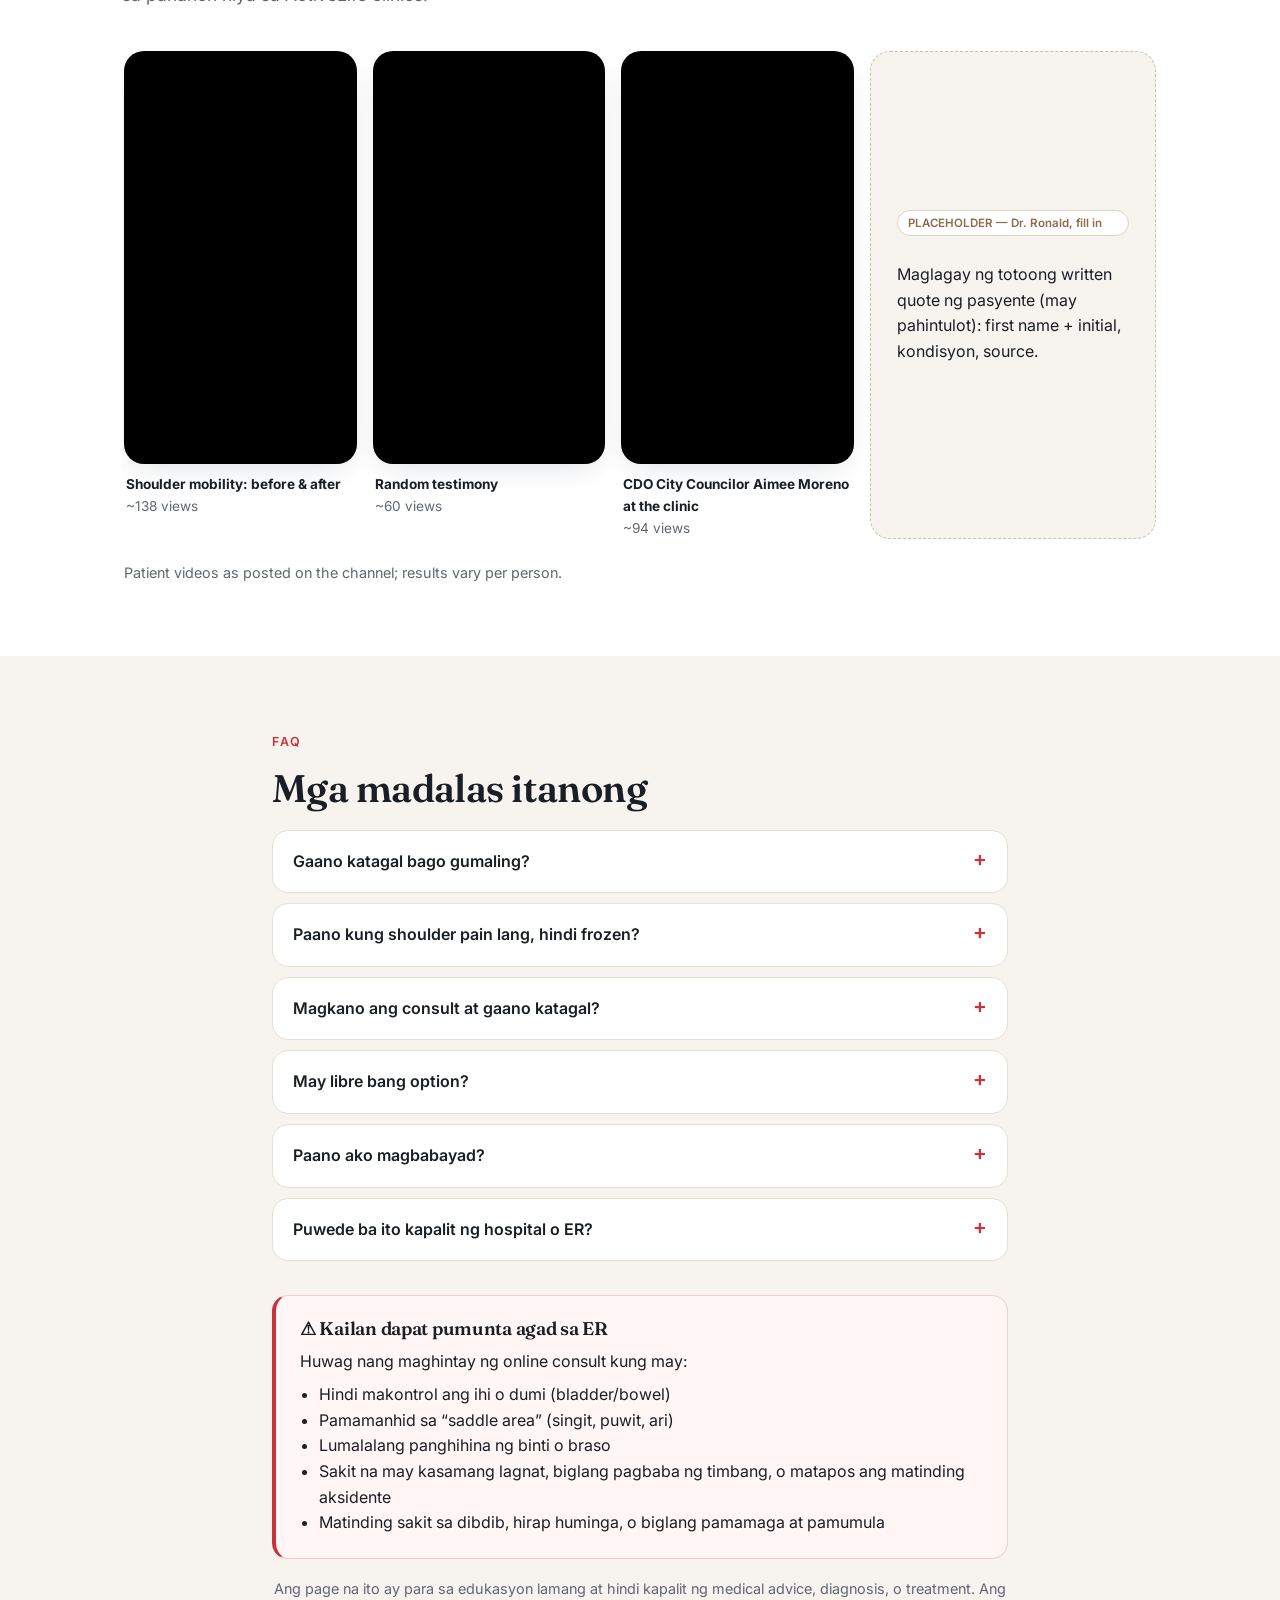
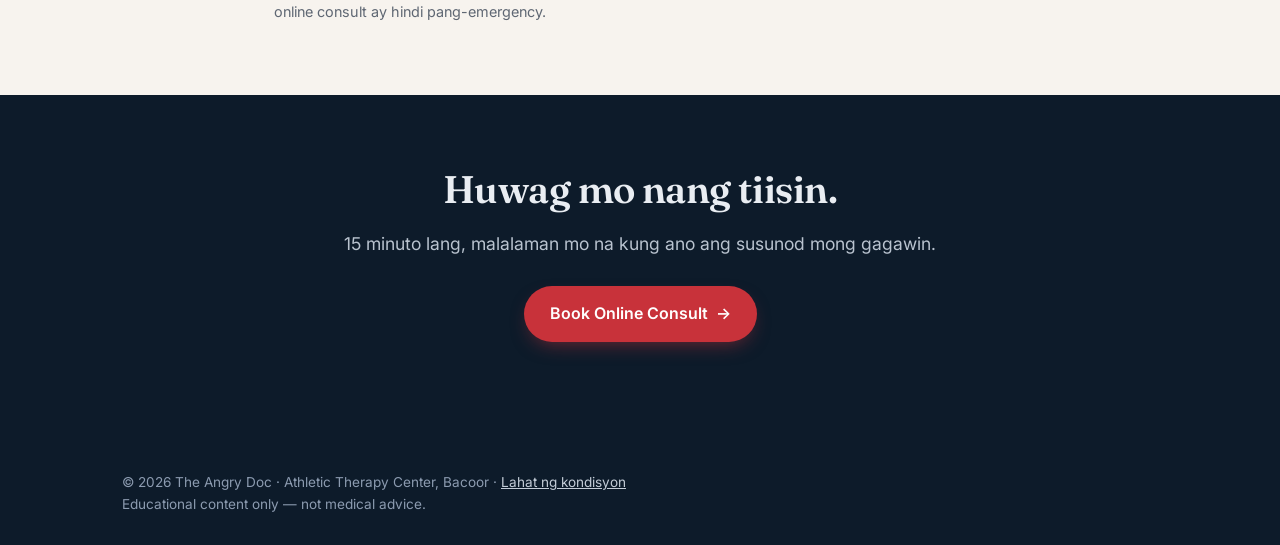
==== commit c486d33d: "Add patient testimony videos" ====
--- a/frozen-shoulder.html
+++ b/frozen-shoulder.html
@@ -35,7 +35,7 @@
 <div class="stats"><div><b>19.3K</b><span>YouTube subscribers</span></div><div><b>200+</b><span>long-form videos sa YouTube</span></div></div>
 <p style="font-size:.85rem">Napanood sa: <a href="https://www.youtube.com/@Angry_Doc456">YouTube · The Angry Doc</a> · <a href="https://www.facebook.com/search/top?q=The%20Angry%20Doc">Facebook · The Angry Doc</a></p></div></div></section>
 
-<section class="sec alt"><div class="c"><span class="eyebrow">Real patient stories</span><h2>Mga kuwento ng pasyente</h2><p class="lead">Mga patient video mula sa YouTube channel ni Dr. Ronald, karamihan mula sa panahon niya sa ActiveLife clinics.</p><div class="cards c3" style="margin-top:24px"><div class="rv"><div class="vid"><iframe src="https://www.youtube-nocookie.com/embed/uGMmPjFdg7Q" title="Knee pain testimonial" loading="lazy" allowfullscreen></iframe></div><p class="vmeta"><b>Knee pain testimonial</b><br>~61 views</p></div><div class="rv"><div class="vid"><iframe src="https://www.youtube-nocookie.com/embed/FSRWCpxXrDg" title="Random testimony" loading="lazy" allowfullscreen></iframe></div><p class="vmeta"><b>Random testimony</b><br>~60 views</p></div><div class="card ph"><span class="tag">PLACEHOLDER — Dr. Ronald, fill in</span><p>Maglagay ng totoong written quote ng pasyente (may pahintulot): first name + initial, kondisyon, source.</p></div></div></div></section>
+<section class="sec alt"><div class="c"><span class="eyebrow">Real patient stories</span><h2>Mga kuwento ng pasyente</h2><p class="lead">Mga patient video mula sa YouTube channel ni Dr. Ronald, karamihan mula sa panahon niya sa ActiveLife clinics.</p><div class="tvrow"><div class="tv"><div class="vid v"><iframe src="https://www.youtube-nocookie.com/embed/8Zl76BBDmyU" title="Shoulder mobility: before &amp; after" loading="lazy" allowfullscreen></iframe></div><p class="vmeta"><b>Shoulder mobility: before &amp; after</b><br>~138 views</p></div><div class="tv"><div class="vid v"><iframe src="https://www.youtube-nocookie.com/embed/FSRWCpxXrDg" title="Random testimony" loading="lazy" allowfullscreen></iframe></div><p class="vmeta"><b>Random testimony</b><br>~60 views</p></div><div class="tv"><div class="vid v"><iframe src="https://www.youtube-nocookie.com/embed/mvTF7vB6qbY" title="CDO City Councilor Aimee Moreno at the clinic" loading="lazy" allowfullscreen></iframe></div><p class="vmeta"><b>CDO City Councilor Aimee Moreno at the clinic</b><br>~94 views</p></div><div class="card ph"><span class="tag">PLACEHOLDER — Dr. Ronald, fill in</span><p>Maglagay ng totoong written quote ng pasyente (may pahintulot): first name + initial, kondisyon, source.</p></div></div><p class="vmeta">Patient videos as posted on the channel; results vary per person.</p></div></section>
 
 <section class="sec"><div class="c" style="max-width:780px"><span class="eyebrow">FAQ</span><h2>Mga madalas itanong</h2><details><summary>Gaano katagal bago gumaling?</summary><p>Iba-iba — madalas buwan ang inaabot. Ang layunin ng plano ay bawasan ang sakit at ibalik ang galaw nang mas mabilis at ligtas.</p></details><details><summary>Paano kung shoulder pain lang, hindi frozen?</summary><p>Maraming sanhi ang shoulder pain. Sa consult, aalamin natin kung frozen shoulder ba talaga o iba.</p></details><details><summary>Magkano ang consult at gaano katagal?</summary><p>₱500 para sa 15-minutong online consult kay Dr. Ronald sa Zoom. Pipili ka ng slot sa booking page.</p></details><details><summary>May libre bang option?</summary><p>Oo — may libreng Staff Screening Line sa booking page para sa mabilisang tanong bago ka mag-book ng doctor consult.</p></details><details><summary>Paano ako magbabayad?</summary><p>Sundin lang ang instructions sa booking page. Ang Zoom link ay ibibigay kapag confirmed na ang bayad.</p></details><details><summary>Puwede ba ito kapalit ng hospital o ER?</summary><p>Hindi. Kung may red-flag symptoms ka (tingnan sa ibaba), pumunta agad sa ER.</p></details>
 <div class="red" style="margin-top:34px"><h3>⚠ Kailan dapat pumunta agad sa ER</h3><p style="margin:0">Huwag nang maghintay ng online consult kung may:</p><ul><li>Hindi makontrol ang ihi o dumi (bladder/bowel)</li><li>Pamamanhid sa “saddle area” (singit, puwit, ari)</li><li>Lumalalang panghihina ng binti o braso</li><li>Sakit na may kasamang lagnat, biglang pagbaba ng timbang, o matapos ang matinding aksidente</li><li>Matinding sakit sa dibdib, hirap huminga, o biglang pamamaga at pamumula</li></ul></div>
--- a/styles.css
+++ b/styles.css
@@ -54,3 +54,6 @@
 @media(prefers-reduced-motion:reduce){.rv{opacity:1;transform:none;transition:none}}
 .btn{white-space:nowrap}.thumb{color:#fff;text-decoration:none;display:block}.thumb .cap{color:#fff}
 @media(max-width:420px){.btn.book:not(.sm){width:100%;white-space:normal}.ctas .btn{width:100%}}
+.tvrow{display:flex;gap:16px;overflow-x:auto;scroll-snap-type:x mandatory;padding:24px 2px 12px;-webkit-overflow-scrolling:touch}
+.tvrow>*{flex:0 0 72%;max-width:300px;scroll-snap-align:start}@media(min-width:900px){.tvrow>*{flex:1 1 0}}
+.vid.v{aspect-ratio:9/16}.tv .vmeta{font-size:.85rem}.tvrow .card.ph{display:flex;flex-direction:column;justify-content:center}
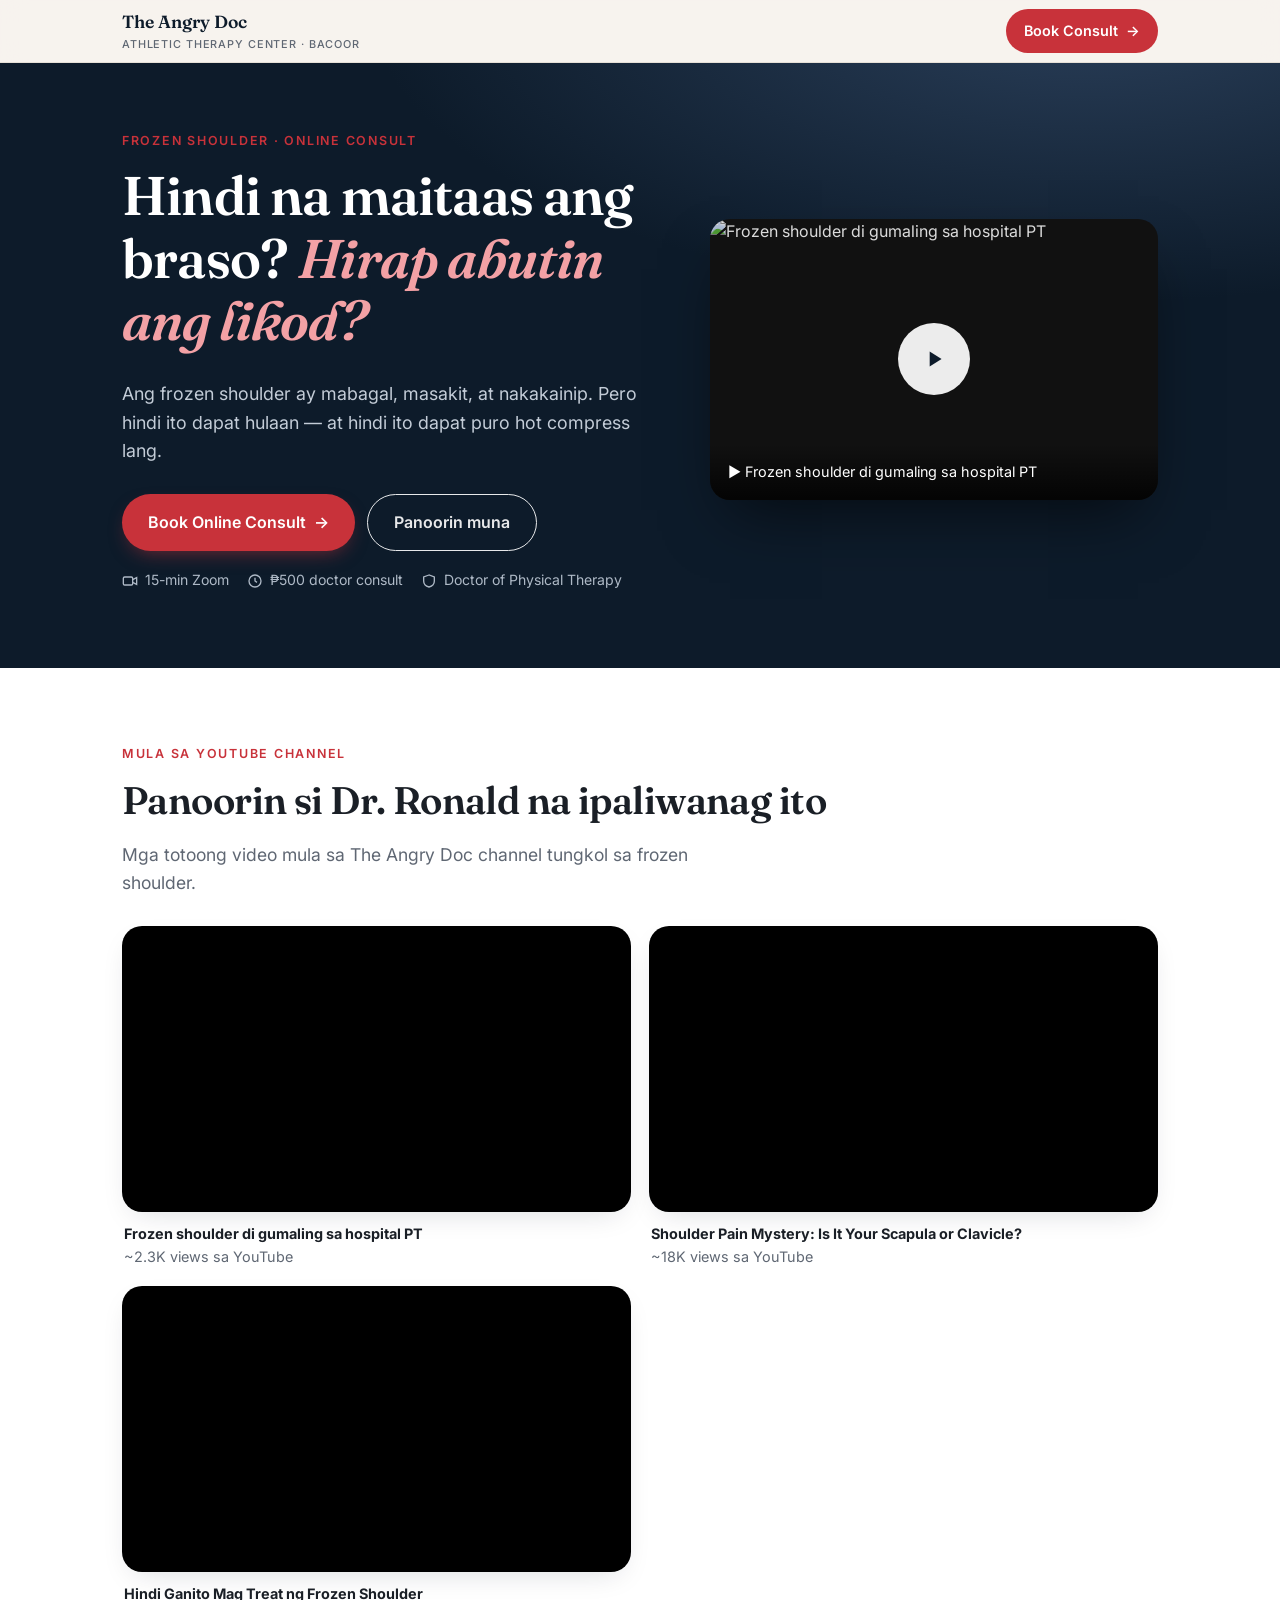
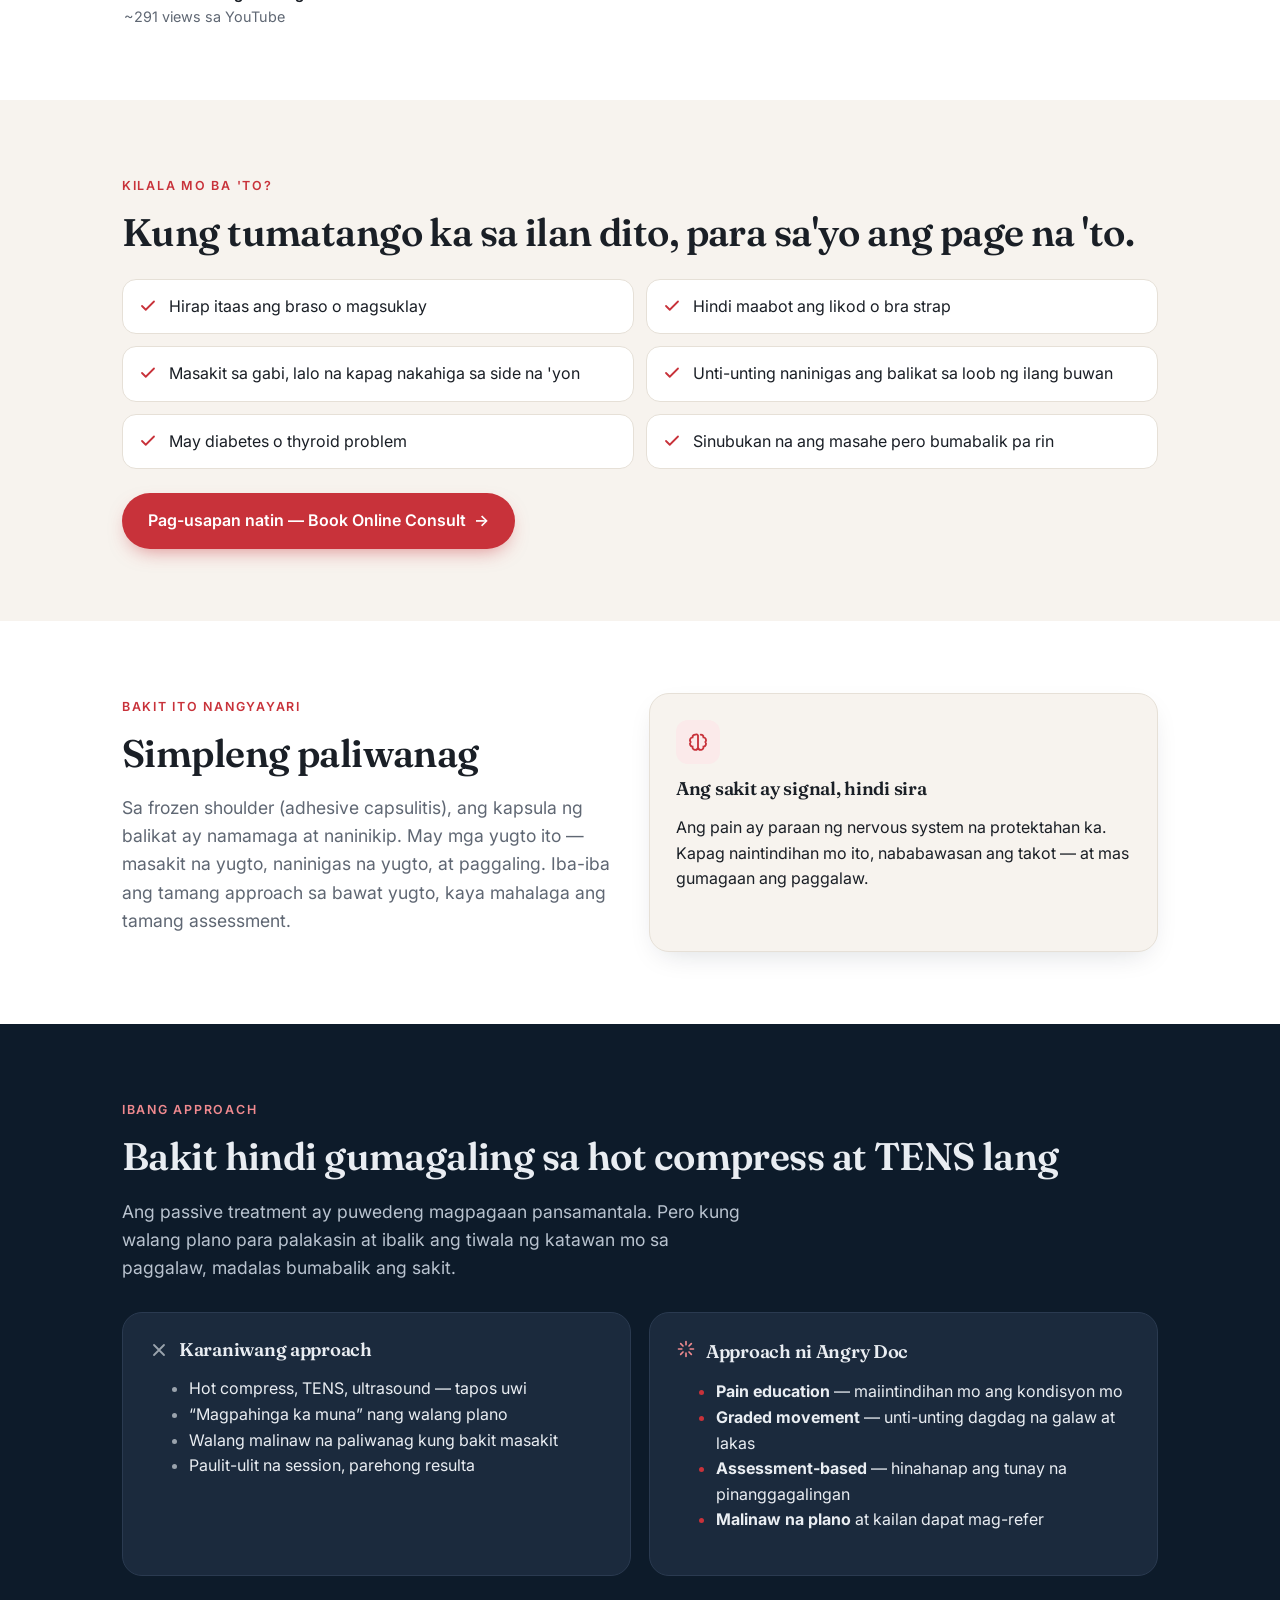
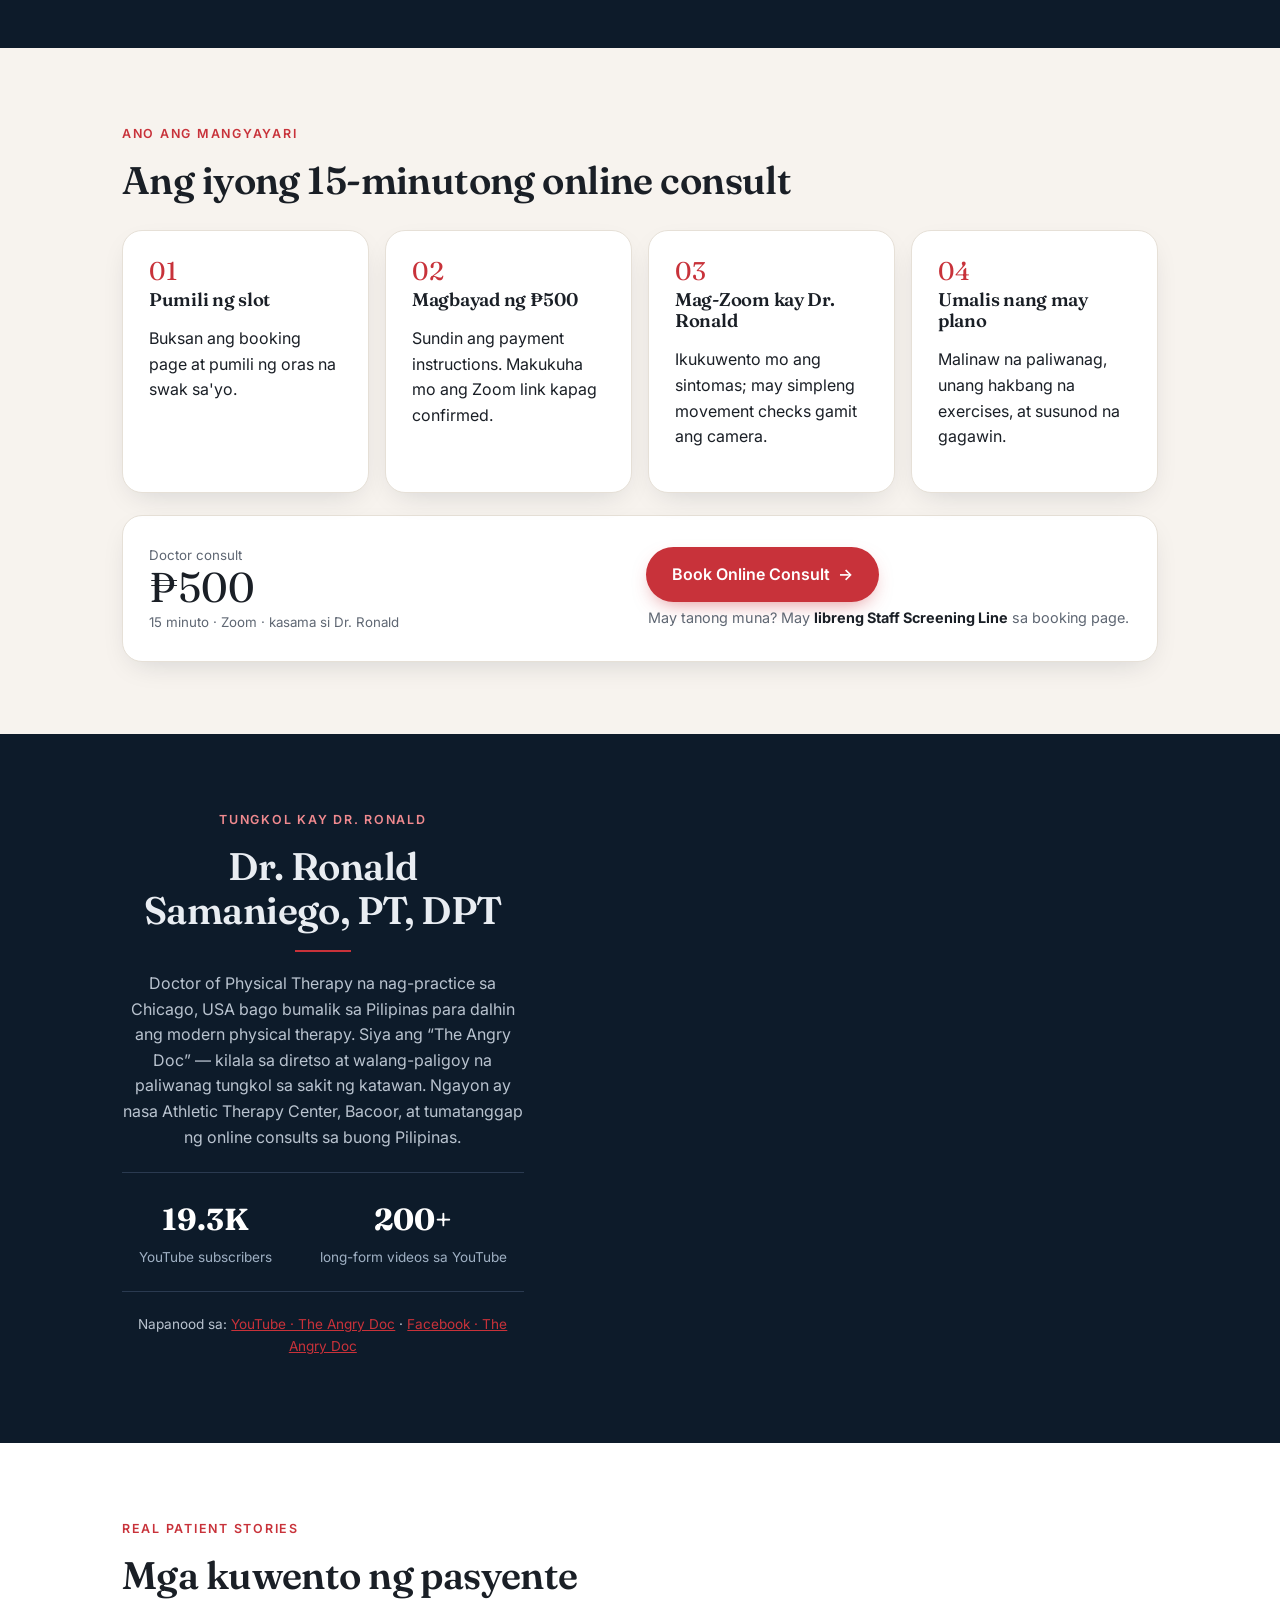
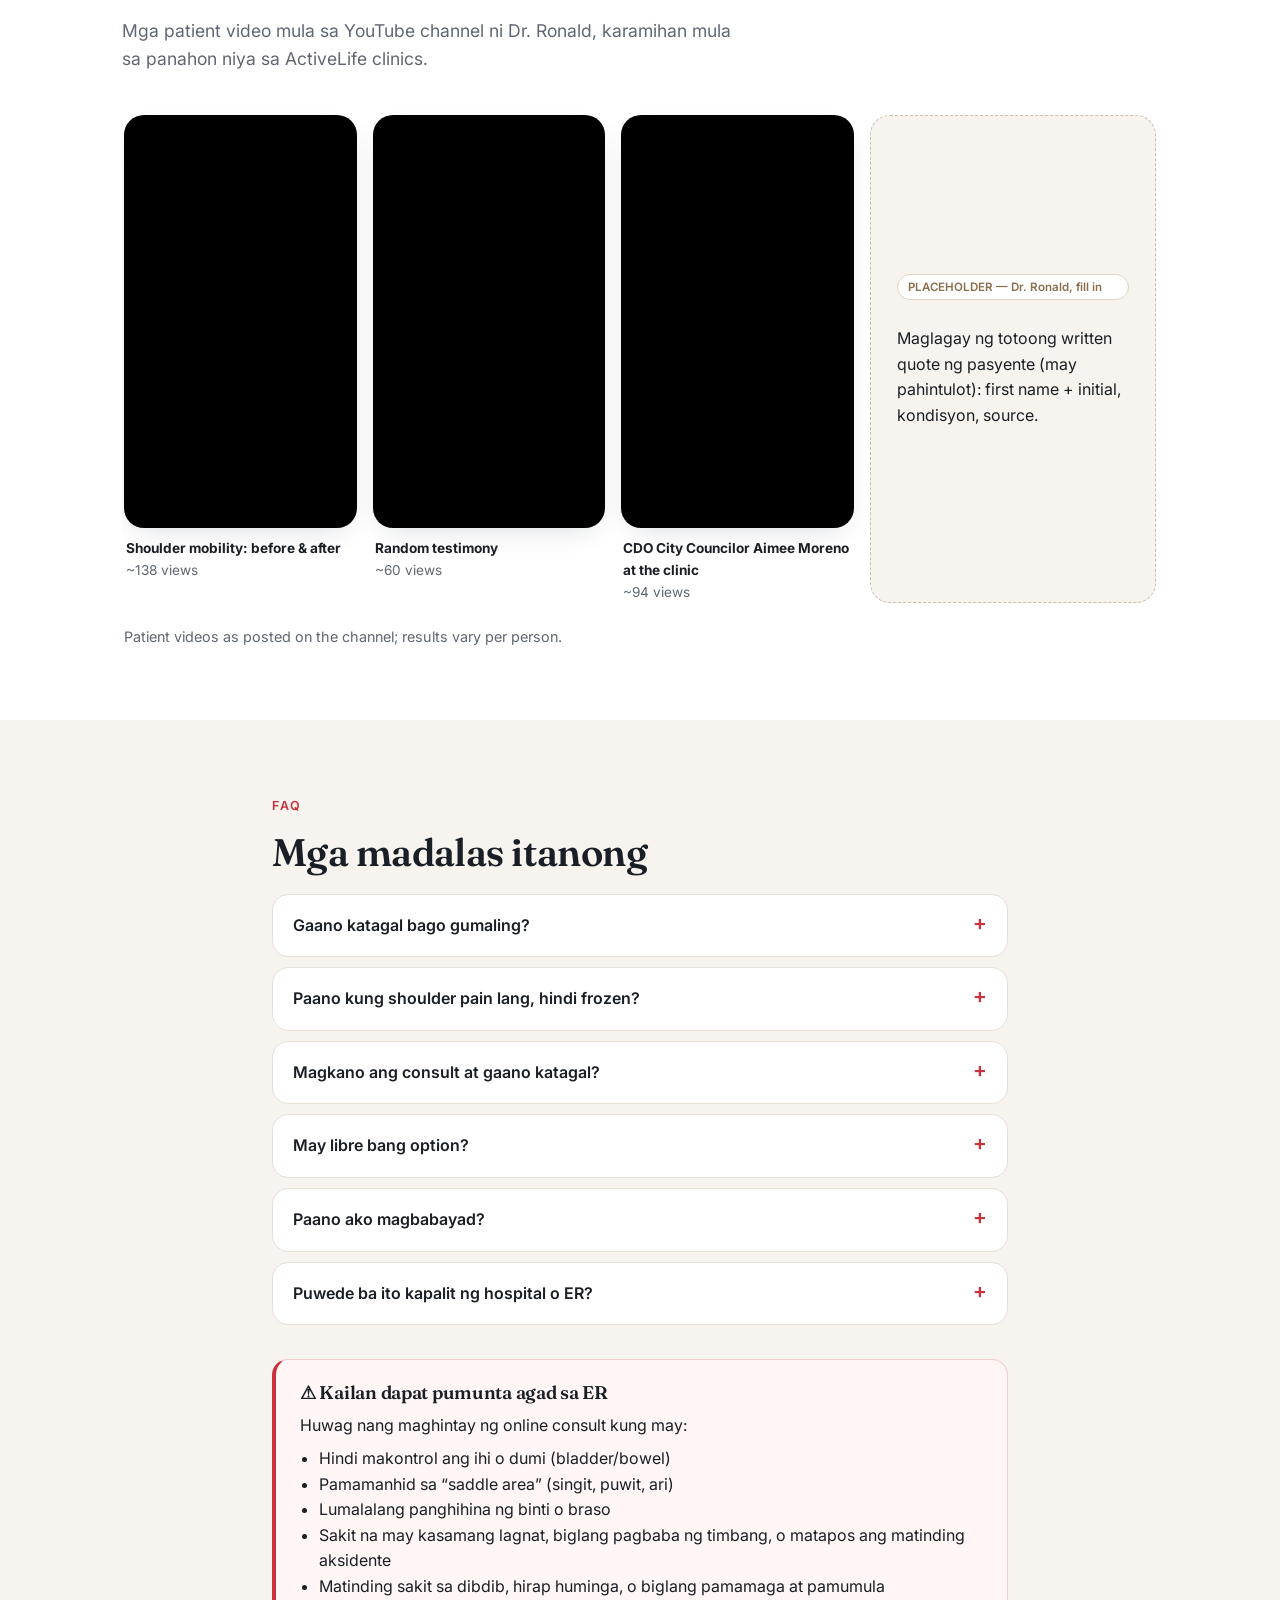
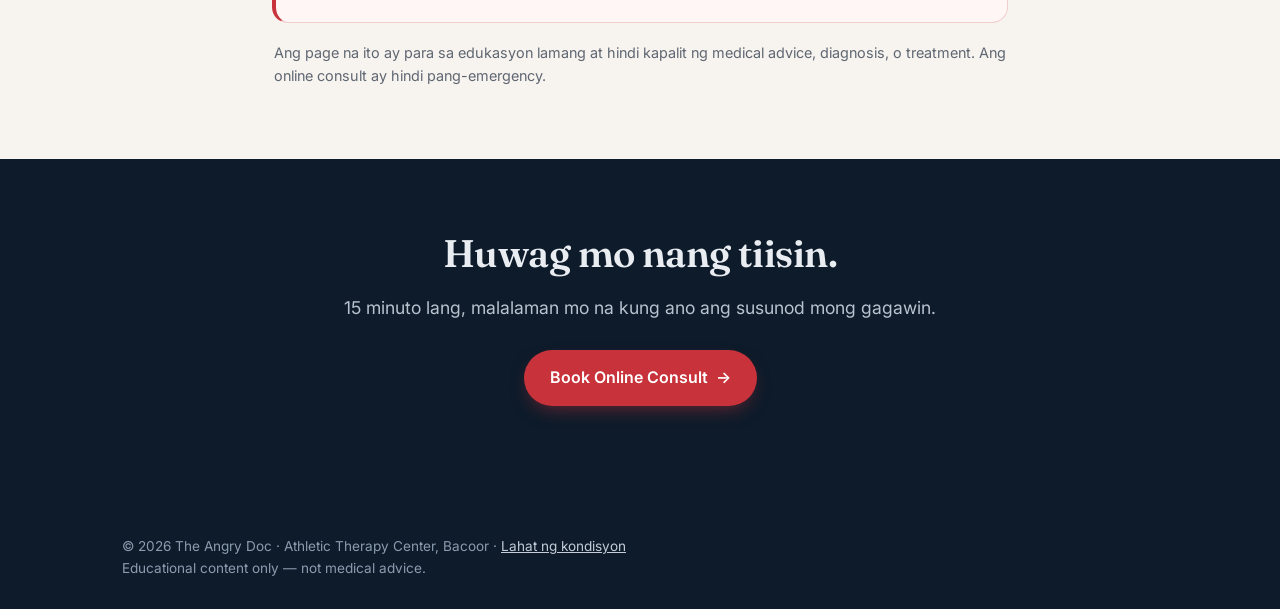
==== commit ceac5adc: "Remove photo slot" ====
--- a/frozen-shoulder.html
+++ b/frozen-shoulder.html
@@ -30,7 +30,7 @@
 <div class="steps" style="margin-top:28px"><div class="card rv"><h3>Pumili ng slot</h3><p>Buksan ang booking page at pumili ng oras na swak sa'yo.</p></div><div class="card rv"><h3>Magbayad ng ₱500</h3><p>Sundin ang payment instructions. Makukuha mo ang Zoom link kapag confirmed.</p></div><div class="card rv"><h3>Mag-Zoom kay Dr. Ronald</h3><p>Ikukuwento mo ang sintomas; may simpleng movement checks gamit ang camera.</p></div><div class="card rv"><h3>Umalis nang may plano</h3><p>Malinaw na paliwanag, unang hakbang na exercises, at susunod na gagawin.</p></div></div>
 <div class="price rv"><div><small>Doctor consult</small><div class="amt">₱500</div><small>15 minuto · Zoom · kasama si Dr. Ronald</small></div><div><a class="btn book" href="https://atc-telemed.onrender.com/">Book Online Consult <span aria-hidden="true">→</span></a><p class="vmeta" style="margin-top:4px">May tanong muna? May <b>libreng Staff Screening Line</b> sa booking page.</p></div></div></div></section>
 
-<section class="sec dark"><div class="c about"><div class="portrait rv">[ Photo slot — maglagay ng professional photo ni Dr. Ronald ]</div><div class="rv"><span class="eyebrow">Tungkol kay Dr. Ronald</span><h2>Dr. Ronald Samaniego, PT, DPT</h2>
+<section class="sec dark"><div class="c about"><div class="rv about-solo"><span class="eyebrow">Tungkol kay Dr. Ronald</span><h2>Dr. Ronald Samaniego, PT, DPT</h2>
 <p>Doctor of Physical Therapy na nag-practice sa Chicago, USA bago bumalik sa Pilipinas para dalhin ang modern physical therapy. Siya ang “The Angry Doc” — kilala sa diretso at walang-paligoy na paliwanag tungkol sa sakit ng katawan. Ngayon ay nasa Athletic Therapy Center, Bacoor, at tumatanggap ng online consults sa buong Pilipinas.</p>
 <div class="stats"><div><b>19.3K</b><span>YouTube subscribers</span></div><div><b>200+</b><span>long-form videos sa YouTube</span></div></div>
 <p style="font-size:.85rem">Napanood sa: <a href="https://www.youtube.com/@Angry_Doc456">YouTube · The Angry Doc</a> · <a href="https://www.facebook.com/search/top?q=The%20Angry%20Doc">Facebook · The Angry Doc</a></p></div></div></section>
--- a/styles.css
+++ b/styles.css
@@ -57,3 +57,6 @@
 .tvrow{display:flex;gap:16px;overflow-x:auto;scroll-snap-type:x mandatory;padding:24px 2px 12px;-webkit-overflow-scrolling:touch}
 .tvrow>*{flex:0 0 72%;max-width:300px;scroll-snap-align:start}@media(min-width:900px){.tvrow>*{flex:1 1 0}}
 .vid.v{aspect-ratio:9/16}.tv .vmeta{font-size:.85rem}.tvrow .card.ph{display:flex;flex-direction:column;justify-content:center}
+.about-solo{max-width:760px;margin:0 auto;text-align:center}.about-solo p{margin-left:auto;margin-right:auto}
+.about-solo .stats{justify-content:center;gap:48px;border-top:1px solid #2a3a50;border-bottom:1px solid #2a3a50;padding:22px 0}
+.about-solo h2:after{content:"";display:block;width:56px;height:2px;background:var(--accent);margin:18px auto 0}
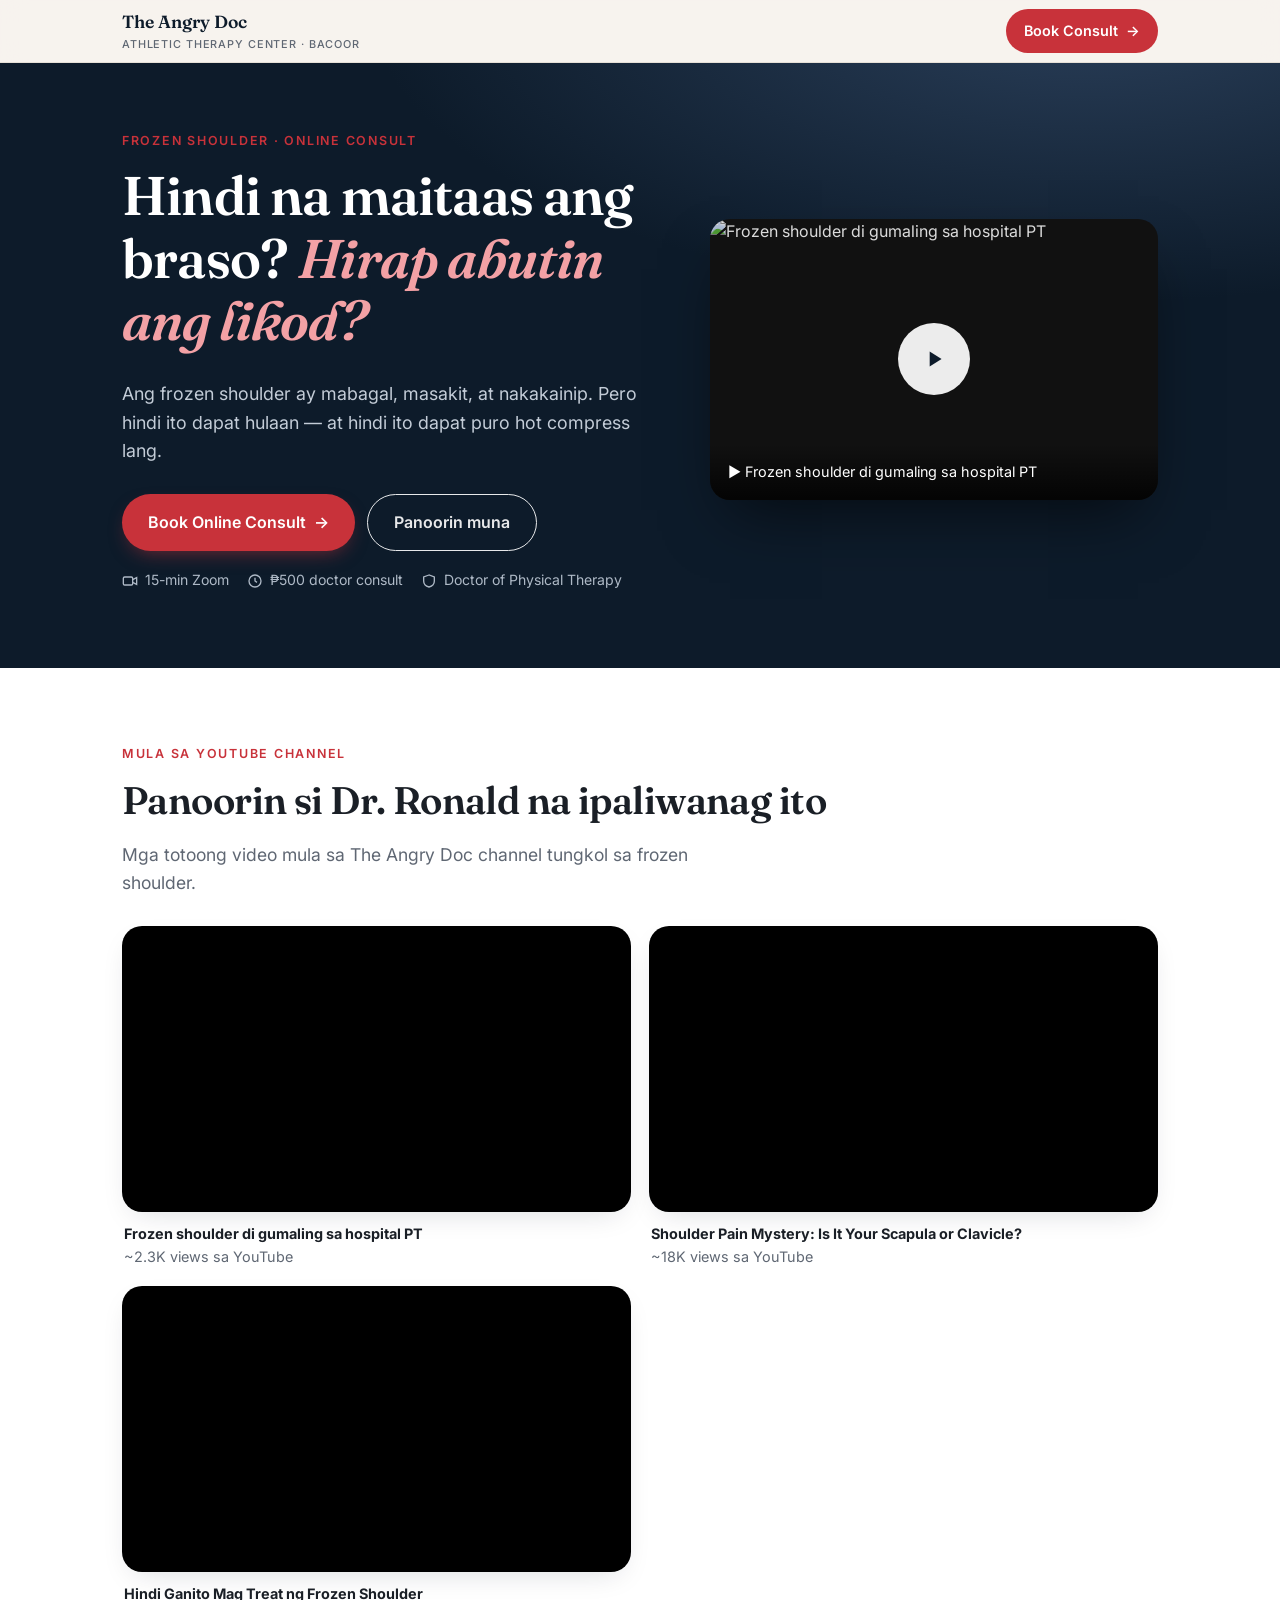
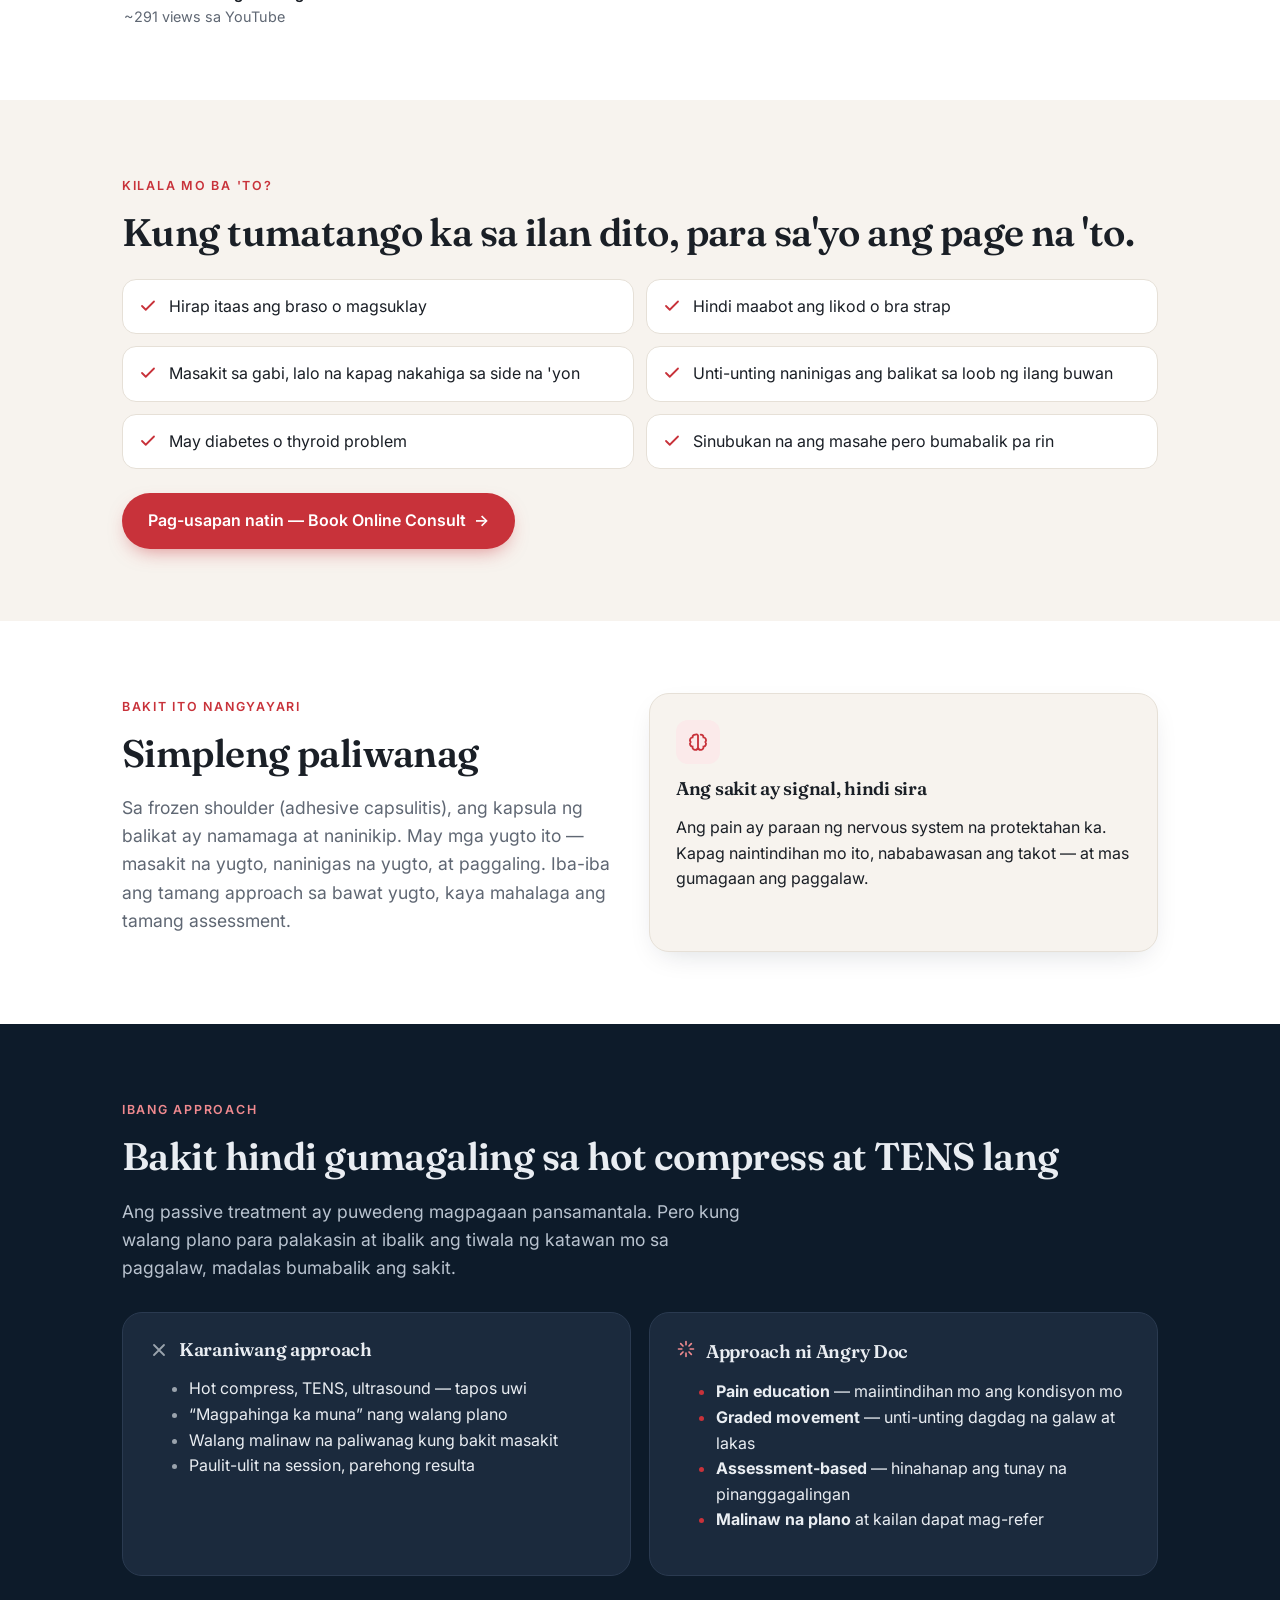
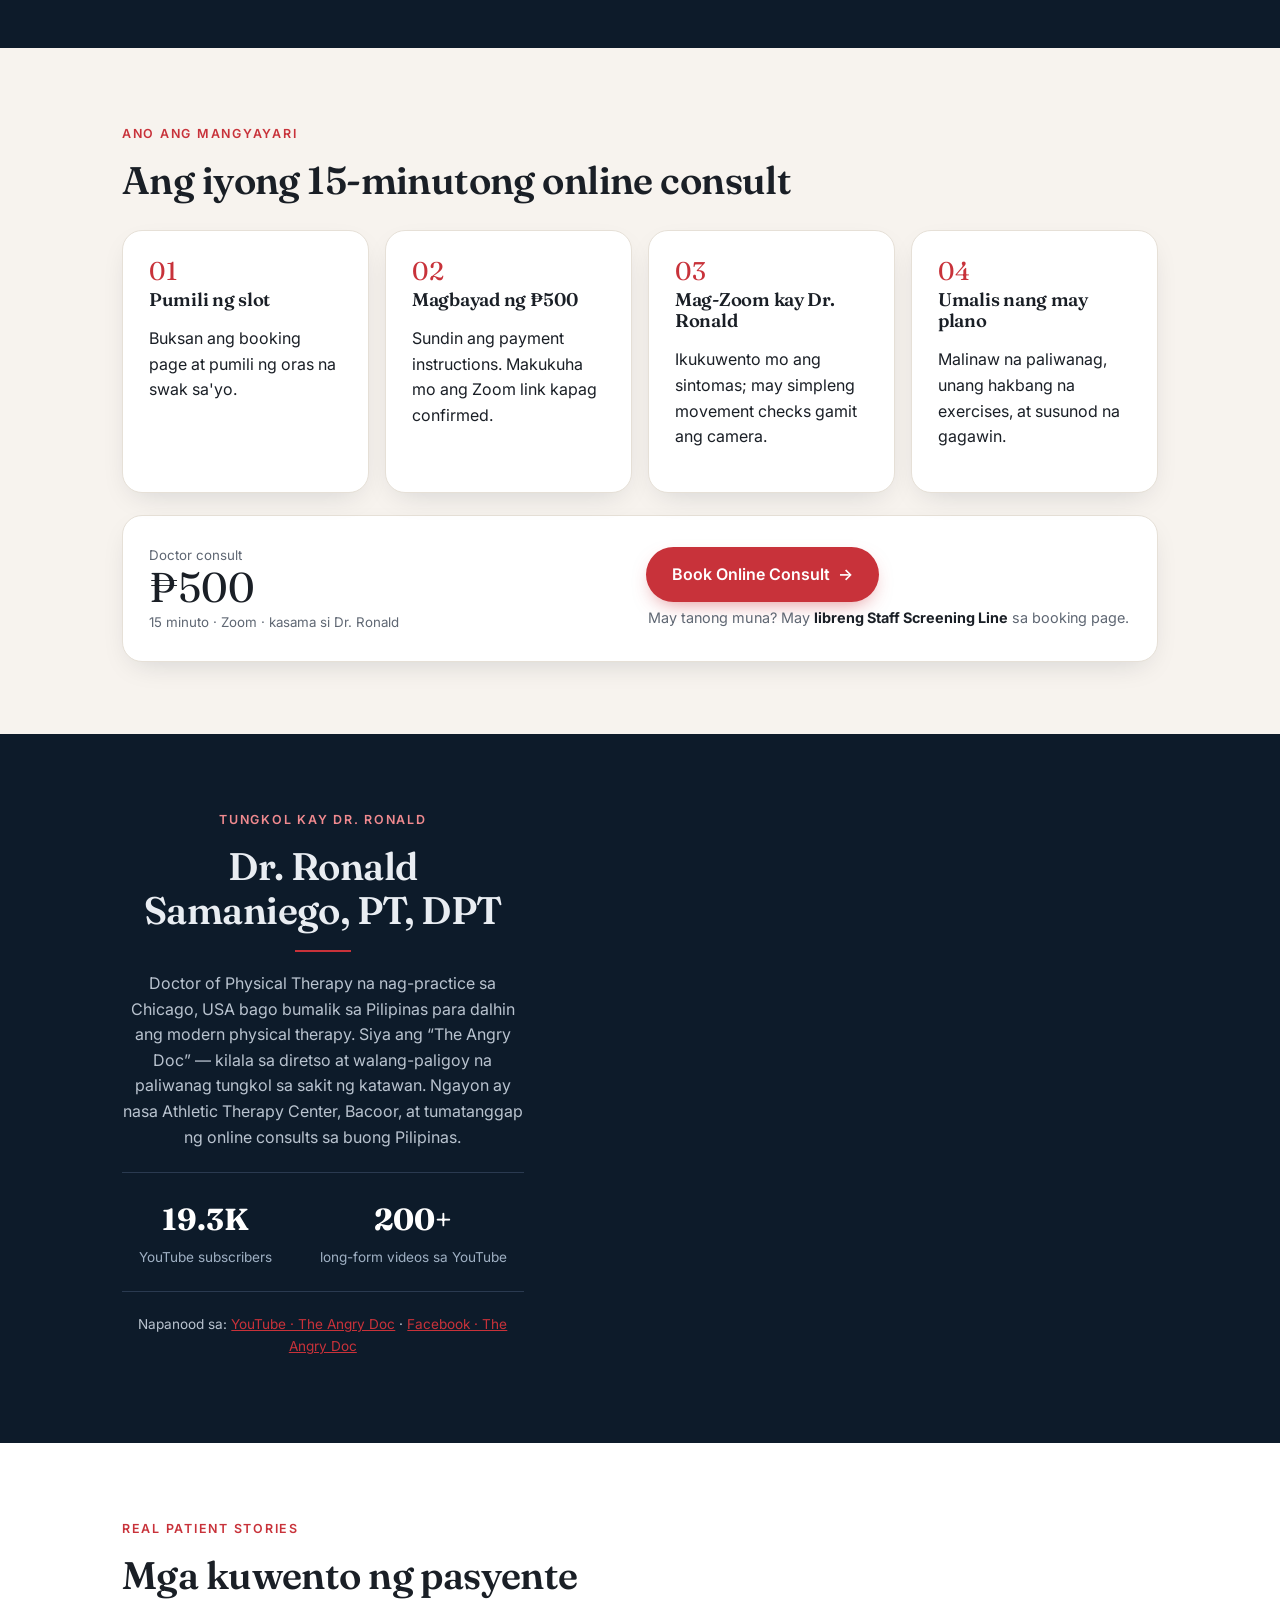
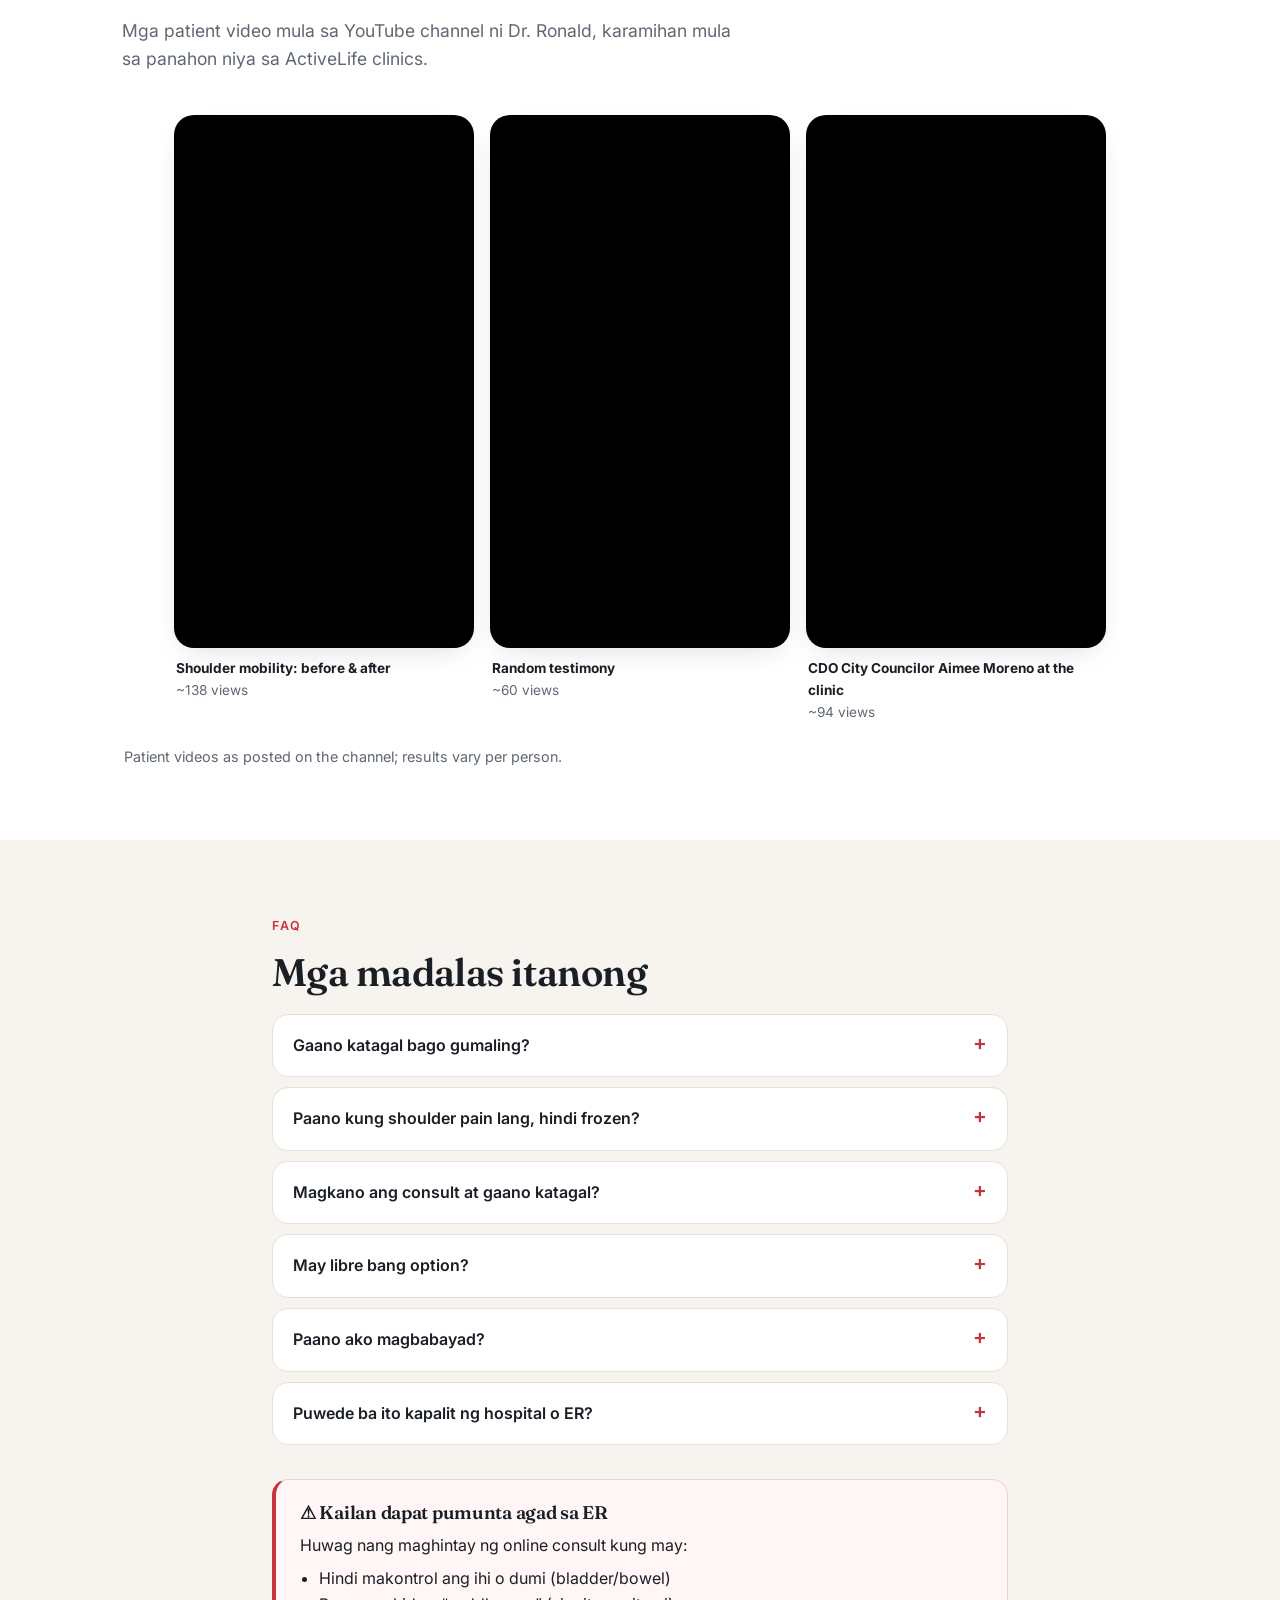
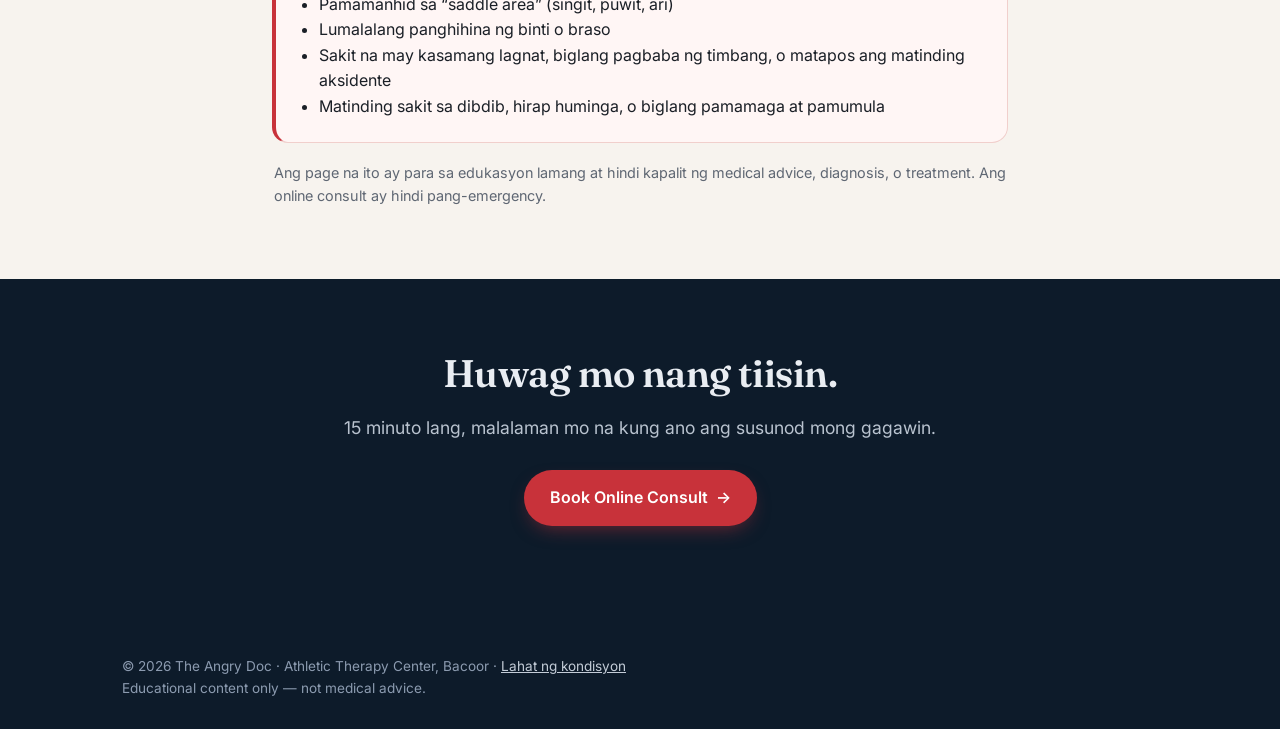
==== commit fb264b80: "Remove quote placeholder" ====
--- a/frozen-shoulder.html
+++ b/frozen-shoulder.html
@@ -35,7 +35,7 @@
 <div class="stats"><div><b>19.3K</b><span>YouTube subscribers</span></div><div><b>200+</b><span>long-form videos sa YouTube</span></div></div>
 <p style="font-size:.85rem">Napanood sa: <a href="https://www.youtube.com/@Angry_Doc456">YouTube · The Angry Doc</a> · <a href="https://www.facebook.com/search/top?q=The%20Angry%20Doc">Facebook · The Angry Doc</a></p></div></div></section>
 
-<section class="sec alt"><div class="c"><span class="eyebrow">Real patient stories</span><h2>Mga kuwento ng pasyente</h2><p class="lead">Mga patient video mula sa YouTube channel ni Dr. Ronald, karamihan mula sa panahon niya sa ActiveLife clinics.</p><div class="tvrow"><div class="tv"><div class="vid v"><iframe src="https://www.youtube-nocookie.com/embed/8Zl76BBDmyU" title="Shoulder mobility: before &amp; after" loading="lazy" allowfullscreen></iframe></div><p class="vmeta"><b>Shoulder mobility: before &amp; after</b><br>~138 views</p></div><div class="tv"><div class="vid v"><iframe src="https://www.youtube-nocookie.com/embed/FSRWCpxXrDg" title="Random testimony" loading="lazy" allowfullscreen></iframe></div><p class="vmeta"><b>Random testimony</b><br>~60 views</p></div><div class="tv"><div class="vid v"><iframe src="https://www.youtube-nocookie.com/embed/mvTF7vB6qbY" title="CDO City Councilor Aimee Moreno at the clinic" loading="lazy" allowfullscreen></iframe></div><p class="vmeta"><b>CDO City Councilor Aimee Moreno at the clinic</b><br>~94 views</p></div><div class="card ph"><span class="tag">PLACEHOLDER — Dr. Ronald, fill in</span><p>Maglagay ng totoong written quote ng pasyente (may pahintulot): first name + initial, kondisyon, source.</p></div></div><p class="vmeta">Patient videos as posted on the channel; results vary per person.</p></div></section>
+<section class="sec alt"><div class="c"><span class="eyebrow">Real patient stories</span><h2>Mga kuwento ng pasyente</h2><p class="lead">Mga patient video mula sa YouTube channel ni Dr. Ronald, karamihan mula sa panahon niya sa ActiveLife clinics.</p><div class="tvrow"><div class="tv"><div class="vid v"><iframe src="https://www.youtube-nocookie.com/embed/8Zl76BBDmyU" title="Shoulder mobility: before &amp; after" loading="lazy" allowfullscreen></iframe></div><p class="vmeta"><b>Shoulder mobility: before &amp; after</b><br>~138 views</p></div><div class="tv"><div class="vid v"><iframe src="https://www.youtube-nocookie.com/embed/FSRWCpxXrDg" title="Random testimony" loading="lazy" allowfullscreen></iframe></div><p class="vmeta"><b>Random testimony</b><br>~60 views</p></div><div class="tv"><div class="vid v"><iframe src="https://www.youtube-nocookie.com/embed/mvTF7vB6qbY" title="CDO City Councilor Aimee Moreno at the clinic" loading="lazy" allowfullscreen></iframe></div><p class="vmeta"><b>CDO City Councilor Aimee Moreno at the clinic</b><br>~94 views</p></div></div><p class="vmeta">Patient videos as posted on the channel; results vary per person.</p></div></section>
 
 <section class="sec"><div class="c" style="max-width:780px"><span class="eyebrow">FAQ</span><h2>Mga madalas itanong</h2><details><summary>Gaano katagal bago gumaling?</summary><p>Iba-iba — madalas buwan ang inaabot. Ang layunin ng plano ay bawasan ang sakit at ibalik ang galaw nang mas mabilis at ligtas.</p></details><details><summary>Paano kung shoulder pain lang, hindi frozen?</summary><p>Maraming sanhi ang shoulder pain. Sa consult, aalamin natin kung frozen shoulder ba talaga o iba.</p></details><details><summary>Magkano ang consult at gaano katagal?</summary><p>₱500 para sa 15-minutong online consult kay Dr. Ronald sa Zoom. Pipili ka ng slot sa booking page.</p></details><details><summary>May libre bang option?</summary><p>Oo — may libreng Staff Screening Line sa booking page para sa mabilisang tanong bago ka mag-book ng doctor consult.</p></details><details><summary>Paano ako magbabayad?</summary><p>Sundin lang ang instructions sa booking page. Ang Zoom link ay ibibigay kapag confirmed na ang bayad.</p></details><details><summary>Puwede ba ito kapalit ng hospital o ER?</summary><p>Hindi. Kung may red-flag symptoms ka (tingnan sa ibaba), pumunta agad sa ER.</p></details>
 <div class="red" style="margin-top:34px"><h3>⚠ Kailan dapat pumunta agad sa ER</h3><p style="margin:0">Huwag nang maghintay ng online consult kung may:</p><ul><li>Hindi makontrol ang ihi o dumi (bladder/bowel)</li><li>Pamamanhid sa “saddle area” (singit, puwit, ari)</li><li>Lumalalang panghihina ng binti o braso</li><li>Sakit na may kasamang lagnat, biglang pagbaba ng timbang, o matapos ang matinding aksidente</li><li>Matinding sakit sa dibdib, hirap huminga, o biglang pamamaga at pamumula</li></ul></div>
--- a/styles.css
+++ b/styles.css
@@ -60,3 +60,4 @@
 .about-solo{max-width:760px;margin:0 auto;text-align:center}.about-solo p{margin-left:auto;margin-right:auto}
 .about-solo .stats{justify-content:center;gap:48px;border-top:1px solid #2a3a50;border-bottom:1px solid #2a3a50;padding:22px 0}
 .about-solo h2:after{content:"";display:block;width:56px;height:2px;background:var(--accent);margin:18px auto 0}
+@media(min-width:900px){.tvrow{justify-content:center}.tvrow>*{flex:0 1 300px}}
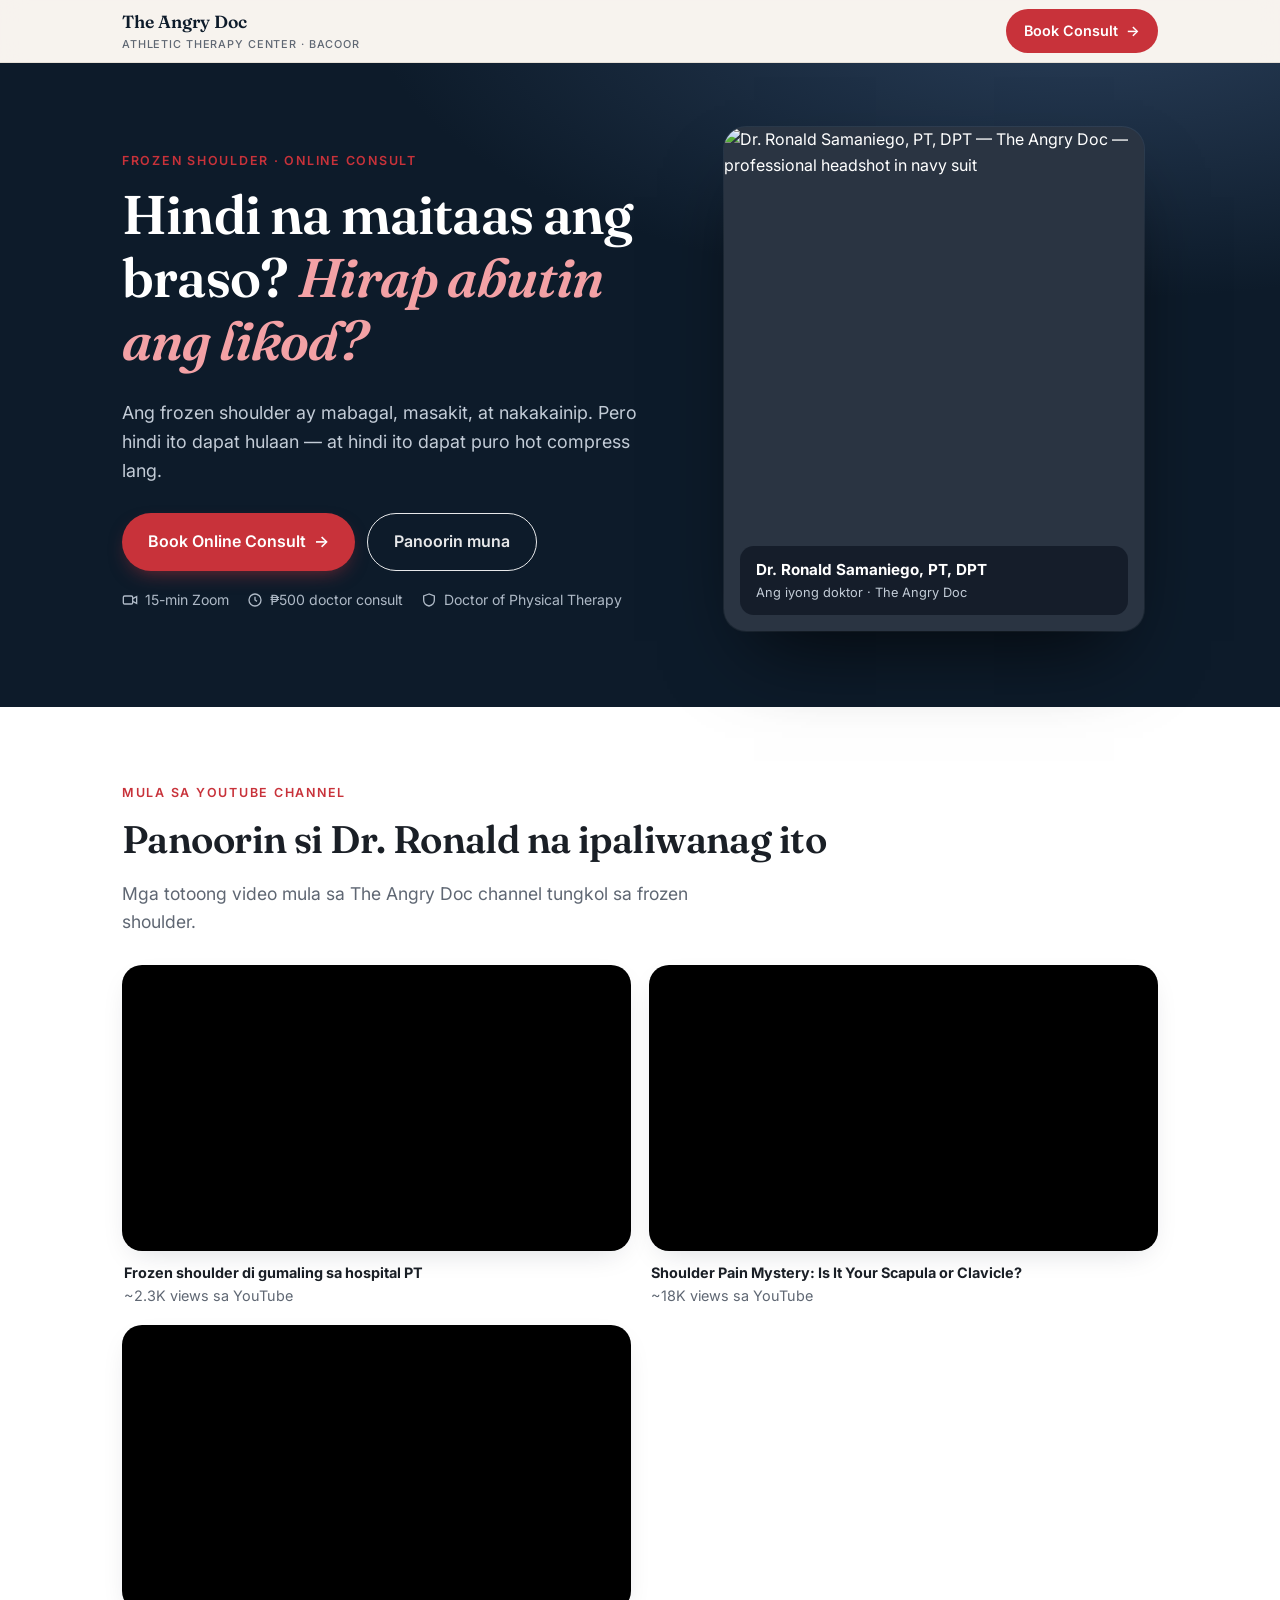
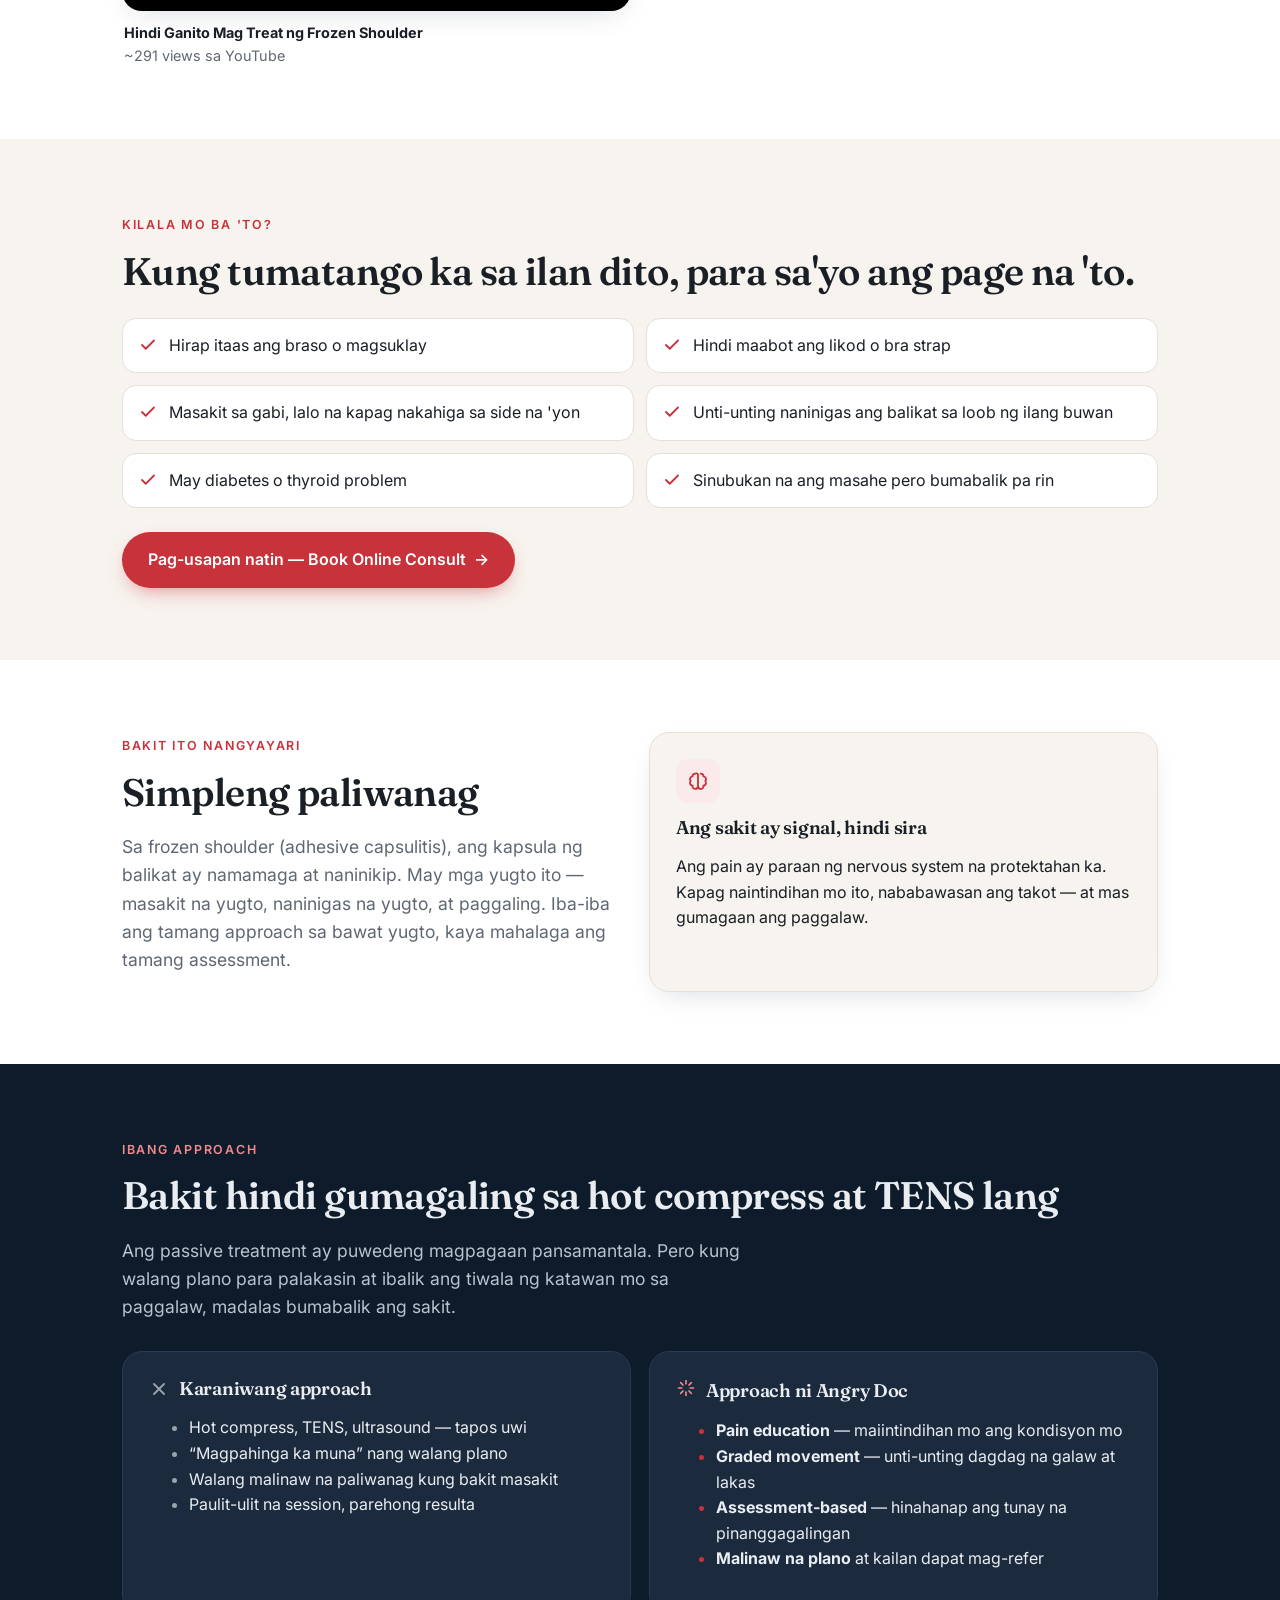
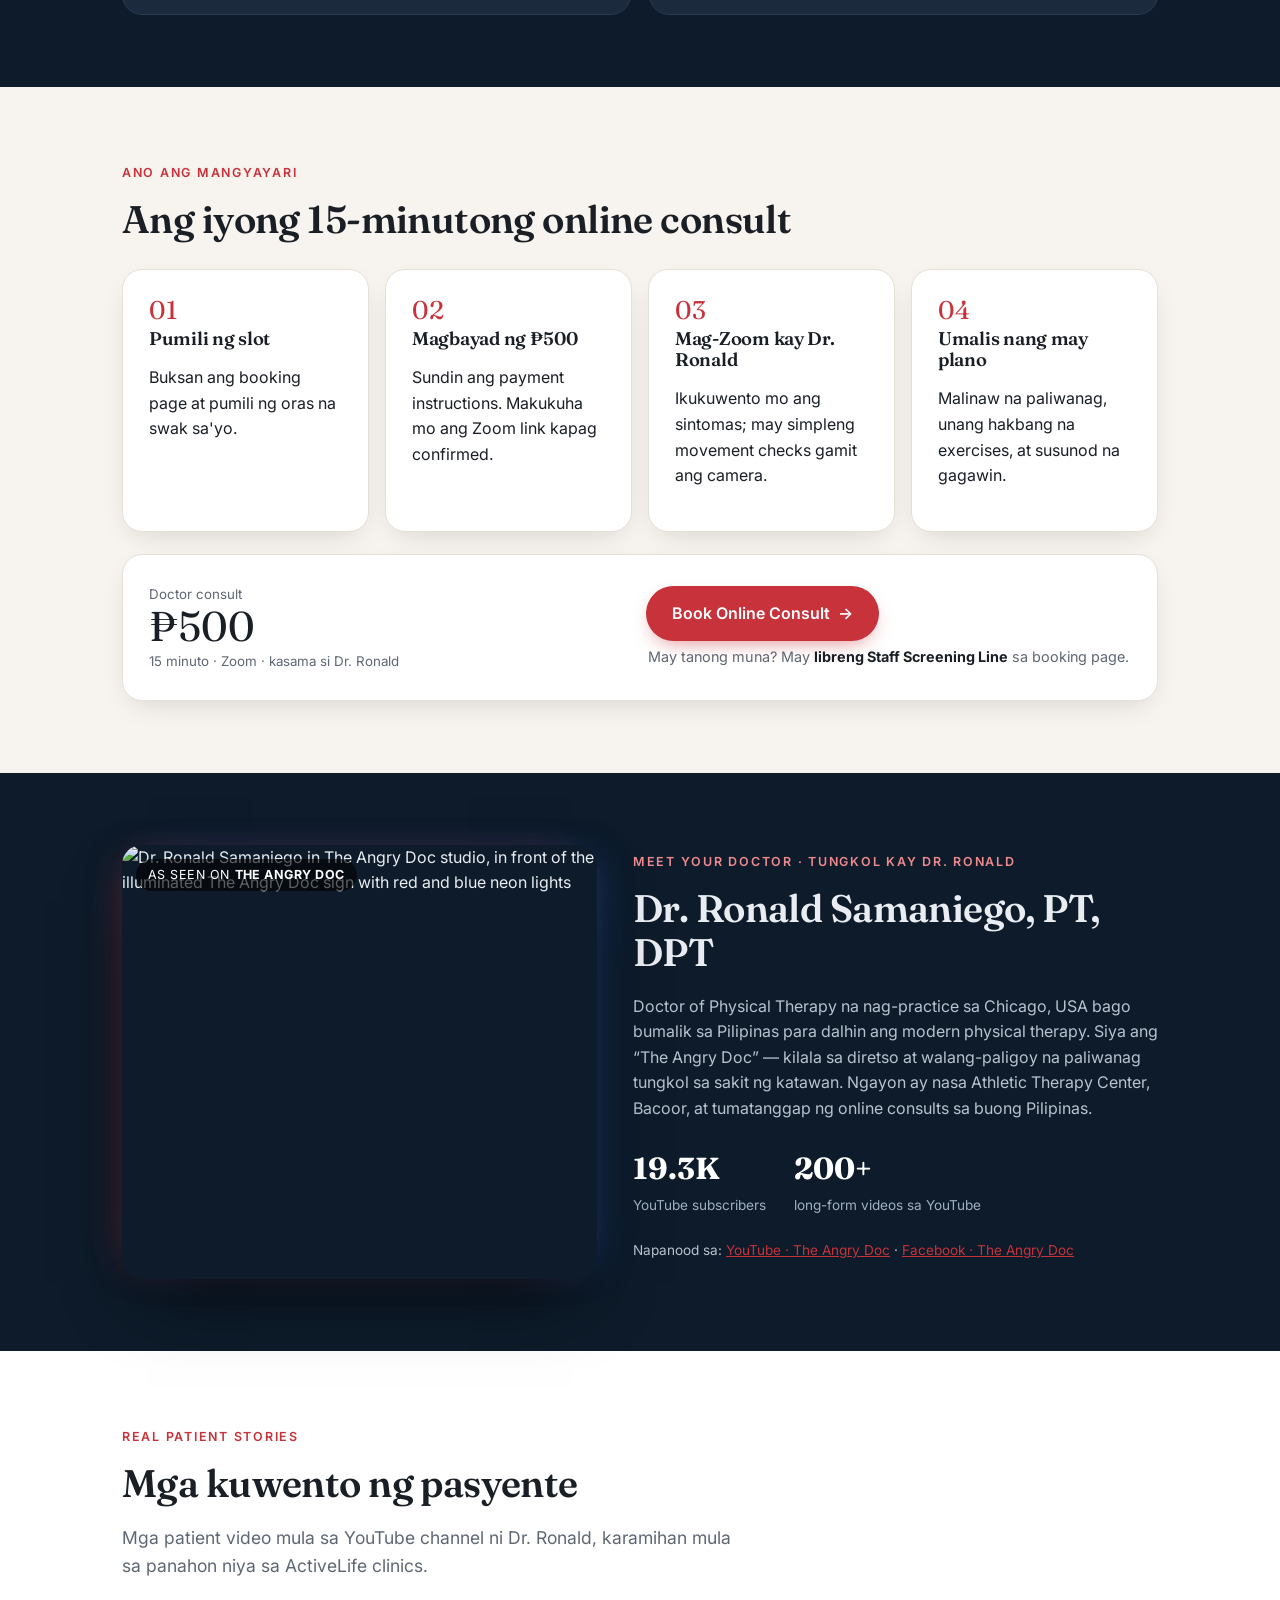
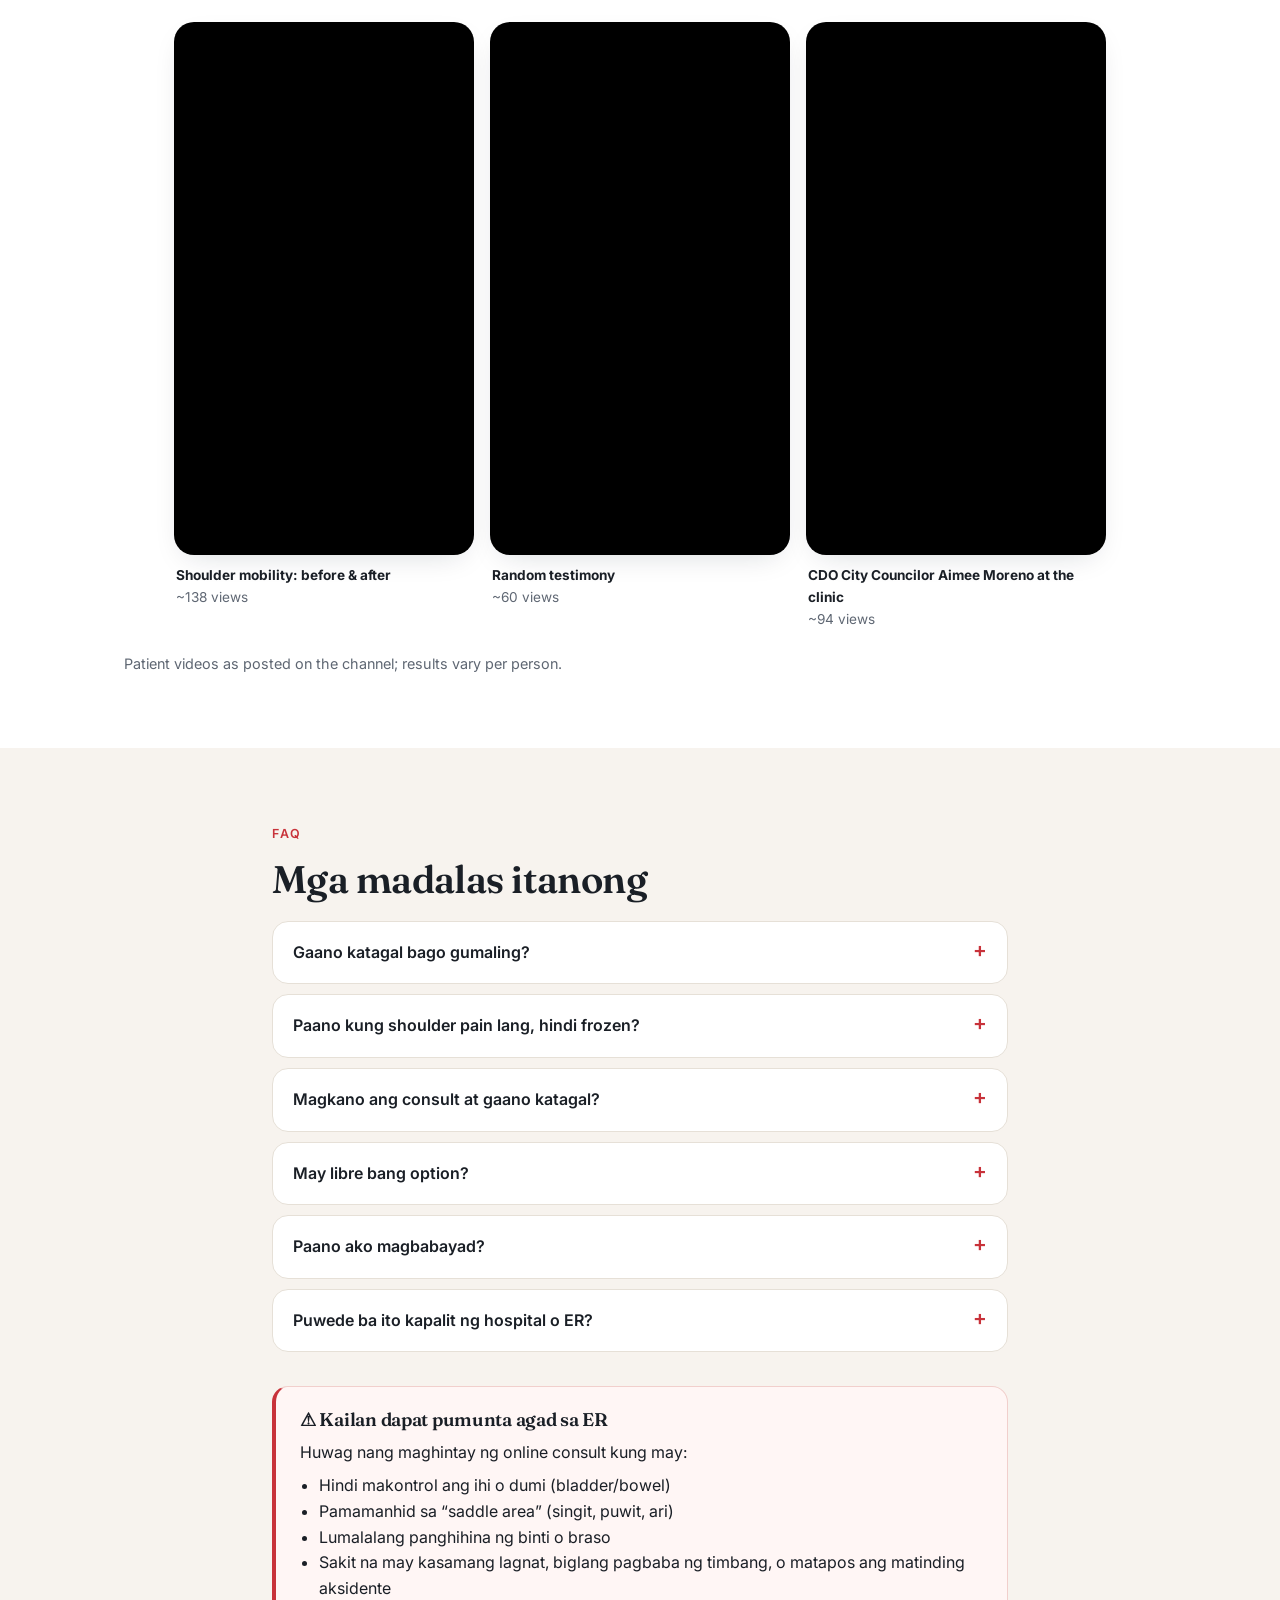
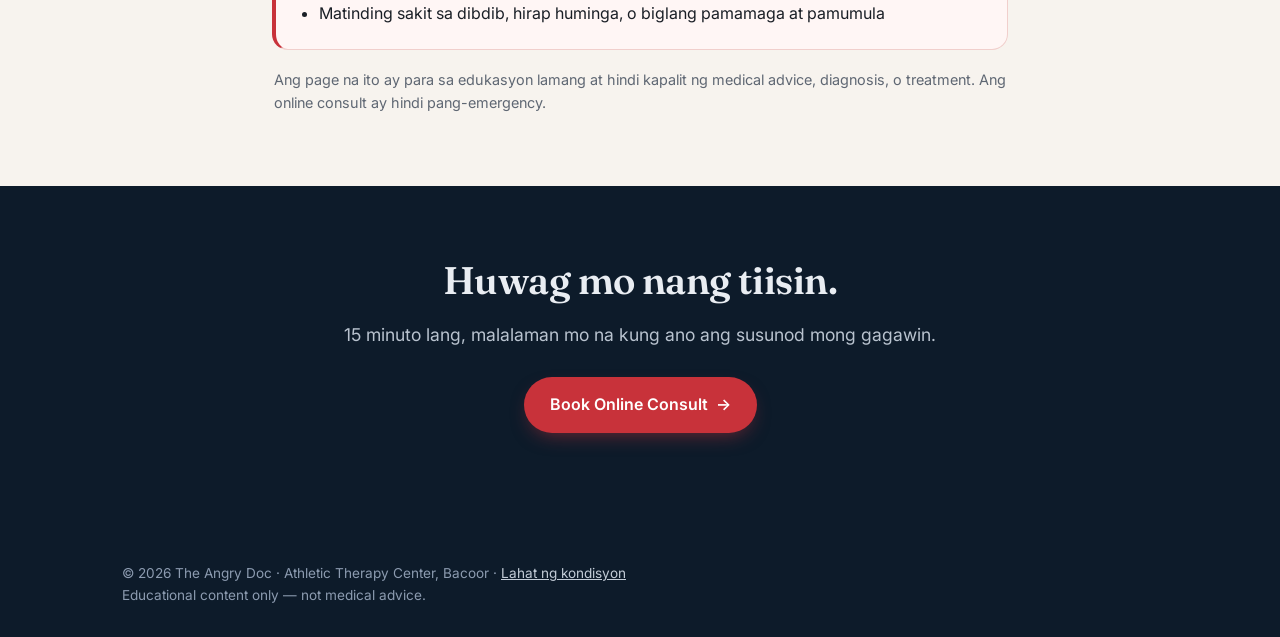
==== commit ce1686ed: "Funnel pages" ====
--- a/frozen-shoulder.html
+++ b/frozen-shoulder.html
@@ -1,7 +1,7 @@
 <!doctype html><html lang="fil"><head><meta charset="utf-8"><meta name="viewport" content="width=device-width,initial-scale=1">
 <title>Frozen Shoulder — Online Consult with Dr. Ronald Samaniego, DPT | The Angry Doc</title>
 <meta name="description" content="Frozen Shoulder: 15-minute online consult with Dr. Ronald Samaniego, Doctor of Physical Therapy. ₱500 via Zoom. Athletic Therapy Center, Bacoor.">
-<meta property="og:title" content="Frozen Shoulder — The Angry Doc"><meta property="og:image" content="https://i.ytimg.com/vi/nMCK7FtrjBg/hqdefault.jpg">
+<meta property="og:title" content="Frozen Shoulder — The Angry Doc"><meta property="og:image" content="img/dr-ronald-headshot.jpg">
 <link rel="preconnect" href="https://fonts.googleapis.com"><link rel="preconnect" href="https://fonts.gstatic.com" crossorigin>
 <link href="https://fonts.googleapis.com/css2?family=Fraunces:ital,opsz,wght@0,9..144,500;0,9..144,600;1,9..144,500&family=Inter:wght@400;500;600&display=swap" rel="stylesheet">
 <link rel="stylesheet" href="styles.css">
@@ -13,7 +13,7 @@
 <h1>Hindi na maitaas ang braso? <em>Hirap abutin ang likod?</em></h1><p class="sub">Ang frozen shoulder ay mabagal, masakit, at nakakainip. Pero hindi ito dapat hulaan — at hindi ito dapat puro hot compress lang.</p>
 <div class="ctas"><a class="btn book" href="https://atc-telemed.onrender.com/">Book Online Consult <span aria-hidden="true">→</span></a><a class="btn ghost" href="#video">Panoorin muna</a></div>
 <div class="trust"><span><svg width="16" height="16" viewBox="0 0 24 24" fill="none" stroke="currentColor" stroke-width="2"><rect x="2" y="6" width="14" height="12" rx="2"/><path d="m16 10 6-3v10l-6-3"/></svg> 15-min Zoom</span><span><svg width="16" height="16" viewBox="0 0 24 24" fill="none" stroke="currentColor" stroke-width="2"><circle cx="12" cy="12" r="9"/><path d="M12 7v5l3 2"/></svg> ₱500 doctor consult</span><span><svg width="16" height="16" viewBox="0 0 24 24" fill="none" stroke="currentColor" stroke-width="2"><path d="M12 3 4 6v6c0 5 3.5 8 8 9 4.5-1 8-4 8-9V6z"/></svg> Doctor of Physical Therapy</span></div>
-</div><a class="thumb" href="#video"><img src="https://i.ytimg.com/vi/nMCK7FtrjBg/hqdefault.jpg" alt="Frozen shoulder di gumaling sa hospital PT" width="480" height="360"><span class="play"><i><svg width="26" height="26" viewBox="0 0 24 24" fill="#0d1b2a"><path d="M8 5v14l11-7z"/></svg></i></span><span class="cap">▶ Frozen shoulder di gumaling sa hospital PT</span></a></div></header>
+</div><figure class="doc-hero rv"><picture class=""><source srcset="img/dr-ronald-headshot.webp" type="image/webp"><img src="img/dr-ronald-headshot.jpg" alt="Dr. Ronald Samaniego, PT, DPT — The Angry Doc — professional headshot in navy suit" width="835" height="1000" fetchpriority="high" decoding="async"></picture><figcaption><b>Dr. Ronald Samaniego, PT, DPT</b><span>Ang iyong doktor · The Angry Doc</span></figcaption></figure></div></header>
 
 <section class="sec alt" id="video"><div class="c"><span class="eyebrow">Mula sa YouTube channel</span><h2>Panoorin si Dr. Ronald na ipaliwanag ito</h2><p class="lead">Mga totoong video mula sa The Angry Doc channel tungkol sa frozen shoulder.</p><div class="cards c2" style="margin-top:28px"><div class="rv"><div class="vid"><iframe src="https://www.youtube-nocookie.com/embed/nMCK7FtrjBg" title="Frozen shoulder di gumaling sa hospital PT" loading="lazy" allow="accelerometer; encrypted-media; gyroscope; picture-in-picture" allowfullscreen></iframe></div><p class="vmeta"><b>Frozen shoulder di gumaling sa hospital PT</b><br>~2.3K views sa YouTube</p></div><div class="rv"><div class="vid"><iframe src="https://www.youtube-nocookie.com/embed/P9Q3JzIdKzs" title="Shoulder Pain Mystery: Is It Your Scapula or Clavicle?" loading="lazy" allow="accelerometer; encrypted-media; gyroscope; picture-in-picture" allowfullscreen></iframe></div><p class="vmeta"><b>Shoulder Pain Mystery: Is It Your Scapula or Clavicle?</b><br>~18K views sa YouTube</p></div><div class="rv"><div class="vid"><iframe src="https://www.youtube-nocookie.com/embed/EDI-L9I2qzw" title="Hindi Ganito Mag Treat ng Frozen Shoulder" loading="lazy" allow="accelerometer; encrypted-media; gyroscope; picture-in-picture" allowfullscreen></iframe></div><p class="vmeta"><b>Hindi Ganito Mag Treat ng Frozen Shoulder</b><br>~291 views sa YouTube</p></div></div></div></section>
 
@@ -30,7 +30,7 @@
 <div class="steps" style="margin-top:28px"><div class="card rv"><h3>Pumili ng slot</h3><p>Buksan ang booking page at pumili ng oras na swak sa'yo.</p></div><div class="card rv"><h3>Magbayad ng ₱500</h3><p>Sundin ang payment instructions. Makukuha mo ang Zoom link kapag confirmed.</p></div><div class="card rv"><h3>Mag-Zoom kay Dr. Ronald</h3><p>Ikukuwento mo ang sintomas; may simpleng movement checks gamit ang camera.</p></div><div class="card rv"><h3>Umalis nang may plano</h3><p>Malinaw na paliwanag, unang hakbang na exercises, at susunod na gagawin.</p></div></div>
 <div class="price rv"><div><small>Doctor consult</small><div class="amt">₱500</div><small>15 minuto · Zoom · kasama si Dr. Ronald</small></div><div><a class="btn book" href="https://atc-telemed.onrender.com/">Book Online Consult <span aria-hidden="true">→</span></a><p class="vmeta" style="margin-top:4px">May tanong muna? May <b>libreng Staff Screening Line</b> sa booking page.</p></div></div></div></section>
 
-<section class="sec dark"><div class="c about"><div class="rv about-solo"><span class="eyebrow">Tungkol kay Dr. Ronald</span><h2>Dr. Ronald Samaniego, PT, DPT</h2>
+<section class="sec dark"><div class="c about about-ph"><figure class="studio rv"><picture class=""><source srcset="img/dr-ronald-studio.webp" type="image/webp"><img src="img/dr-ronald-studio.jpg" alt="Dr. Ronald Samaniego in The Angry Doc studio, in front of the illuminated The Angry Doc sign with red and blue neon lights" width="1000" height="914" loading="lazy" decoding="async"></picture><figcaption>As seen on <b>The Angry Doc</b></figcaption></figure><div class="rv"><span class="eyebrow">Meet your doctor · Tungkol kay Dr. Ronald</span><h2>Dr. Ronald Samaniego, PT, DPT</h2>
 <p>Doctor of Physical Therapy na nag-practice sa Chicago, USA bago bumalik sa Pilipinas para dalhin ang modern physical therapy. Siya ang “The Angry Doc” — kilala sa diretso at walang-paligoy na paliwanag tungkol sa sakit ng katawan. Ngayon ay nasa Athletic Therapy Center, Bacoor, at tumatanggap ng online consults sa buong Pilipinas.</p>
 <div class="stats"><div><b>19.3K</b><span>YouTube subscribers</span></div><div><b>200+</b><span>long-form videos sa YouTube</span></div></div>
 <p style="font-size:.85rem">Napanood sa: <a href="https://www.youtube.com/@Angry_Doc456">YouTube · The Angry Doc</a> · <a href="https://www.facebook.com/search/top?q=The%20Angry%20Doc">Facebook · The Angry Doc</a></p></div></div></section>
--- a/styles.css
+++ b/styles.css
@@ -61,3 +61,14 @@
 .about-solo .stats{justify-content:center;gap:48px;border-top:1px solid #2a3a50;border-bottom:1px solid #2a3a50;padding:22px 0}
 .about-solo h2:after{content:"";display:block;width:56px;height:2px;background:var(--accent);margin:18px auto 0}
 @media(min-width:900px){.tvrow{justify-content:center}.tvrow>*{flex:0 1 300px}}
+/* Doctor photos */
+.doc-hero{margin:0;position:relative;justify-self:center;width:100%;max-width:420px}
+.doc-hero picture{display:block;border-radius:22px;overflow:hidden;box-shadow:0 40px 80px -30px rgba(0,0,0,.75),0 0 0 1px rgba(255,255,255,.08);aspect-ratio:5/6;background:#2a3442}
+.doc-hero::before{content:"";position:absolute;inset:-14px 14px 14px -14px;border:1px solid rgba(243,161,165,.35);border-radius:26px;z-index:-1}
+.doc-hero img,.studio img{display:block;width:100%;height:100%;object-fit:cover;object-position:50% 18%}
+.doc-hero figcaption{position:absolute;left:16px;right:16px;bottom:16px;padding:12px 16px;border-radius:14px;background:rgba(14,22,34,.72);backdrop-filter:blur(10px);-webkit-backdrop-filter:blur(10px);color:#fff;display:flex;flex-direction:column;font-size:.95rem}
+.doc-hero figcaption span{color:#c3ccd7;font-size:.8rem}
+.about-ph{display:grid;gap:36px;align-items:center}@media(min-width:900px){.about-ph{grid-template-columns:.95fr 1.05fr}}
+.studio{margin:0;position:relative}.studio picture{display:block;border-radius:20px;overflow:hidden;aspect-ratio:1000/914;box-shadow:0 30px 70px -25px rgba(0,0,0,.8),-12px 0 40px -18px rgba(230,60,60,.45),12px 0 40px -18px rgba(40,120,255,.45)}
+.studio figcaption{position:absolute;top:14px;left:14px;padding:6px 12px;border-radius:999px;background:rgba(0,0,0,.6);color:#fff;font-size:.78rem;letter-spacing:.04em;text-transform:uppercase}
+@media(max-width:899px){.hero .doc-hero{max-width:320px;order:-1}.hero .grid{gap:28px}}
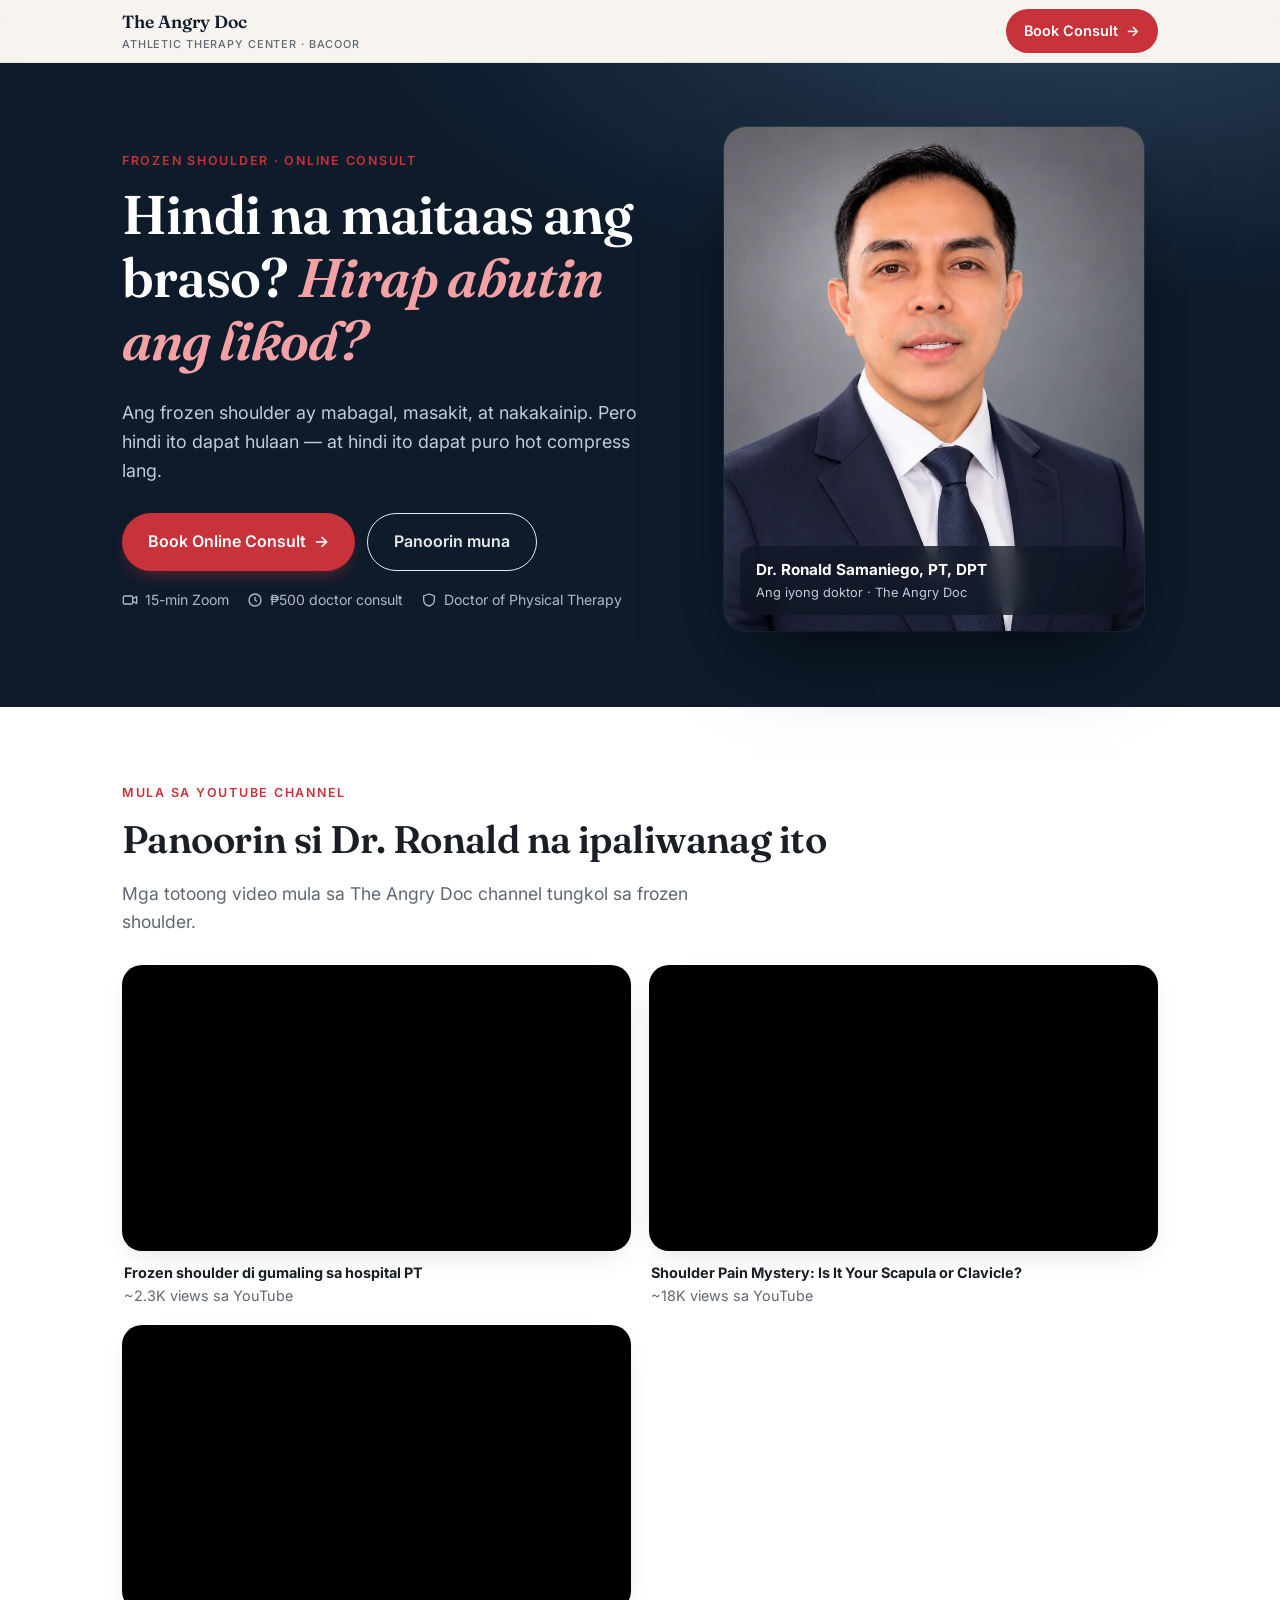
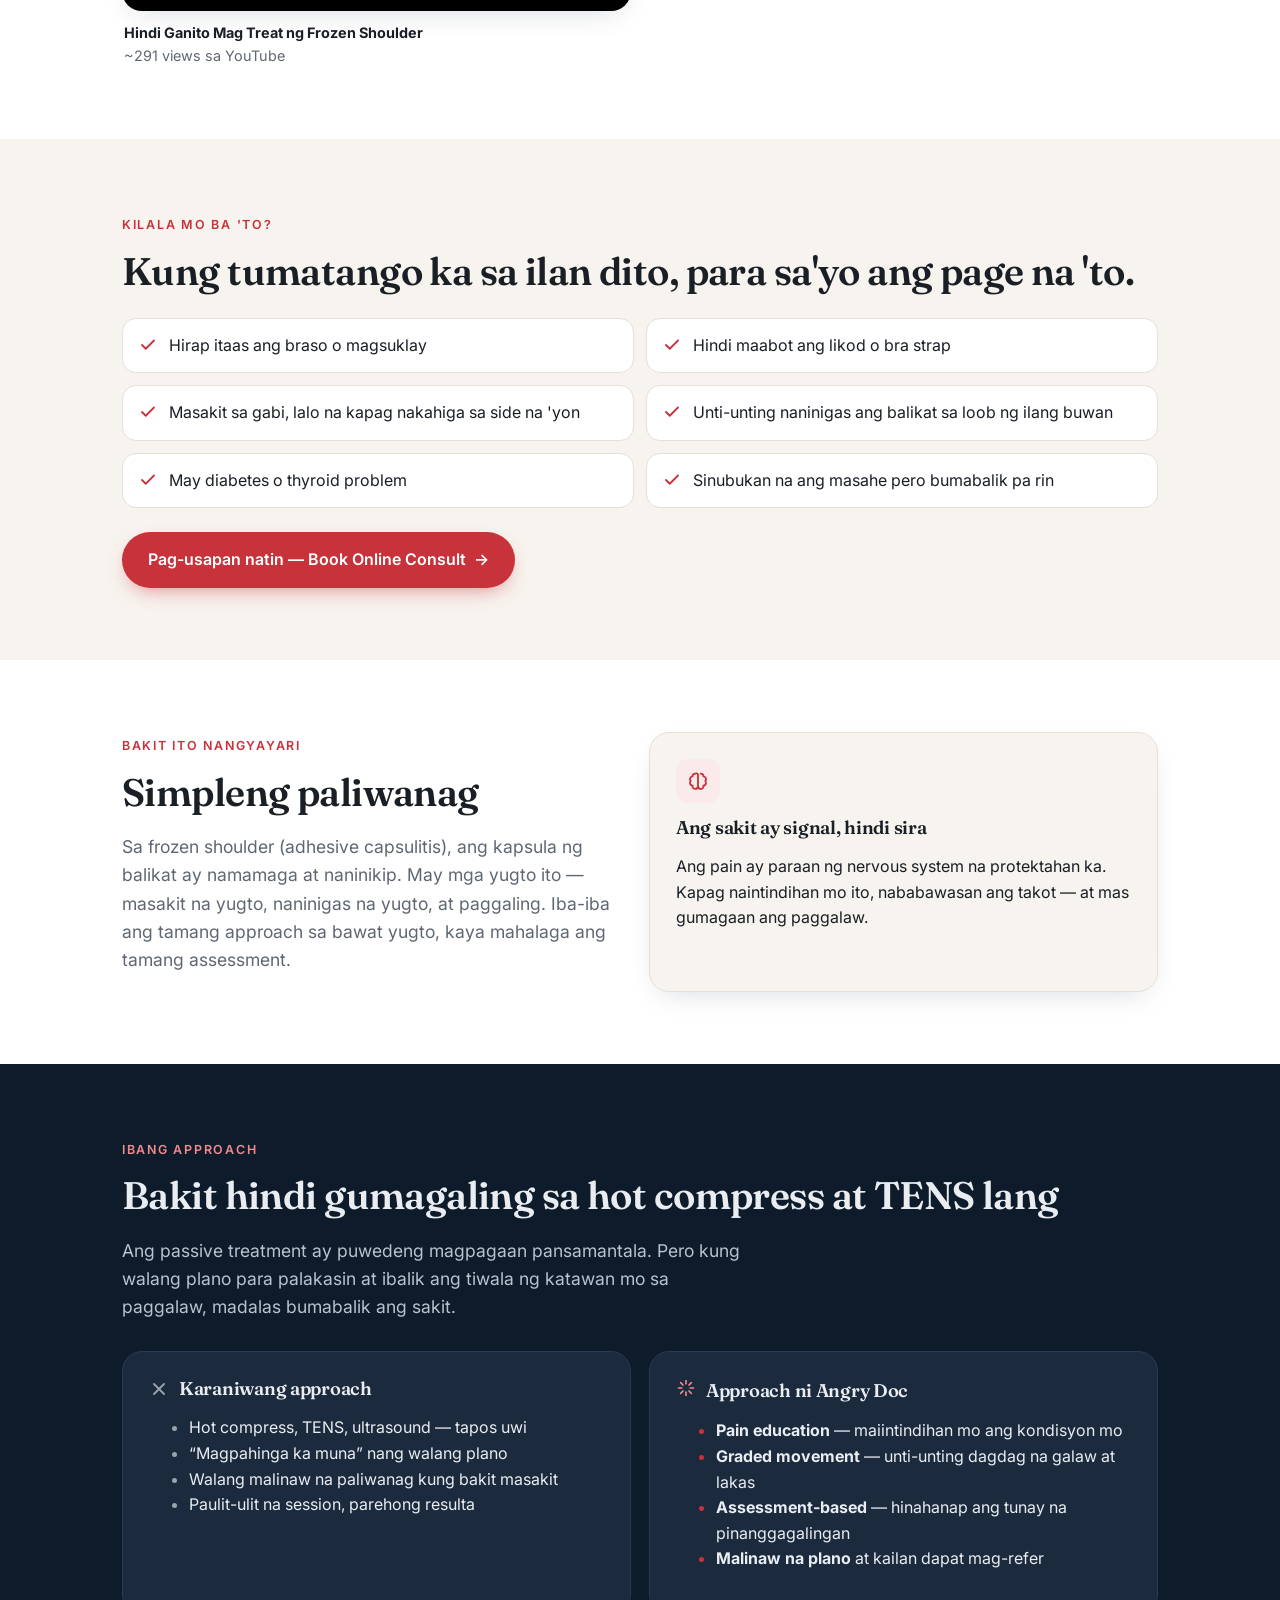
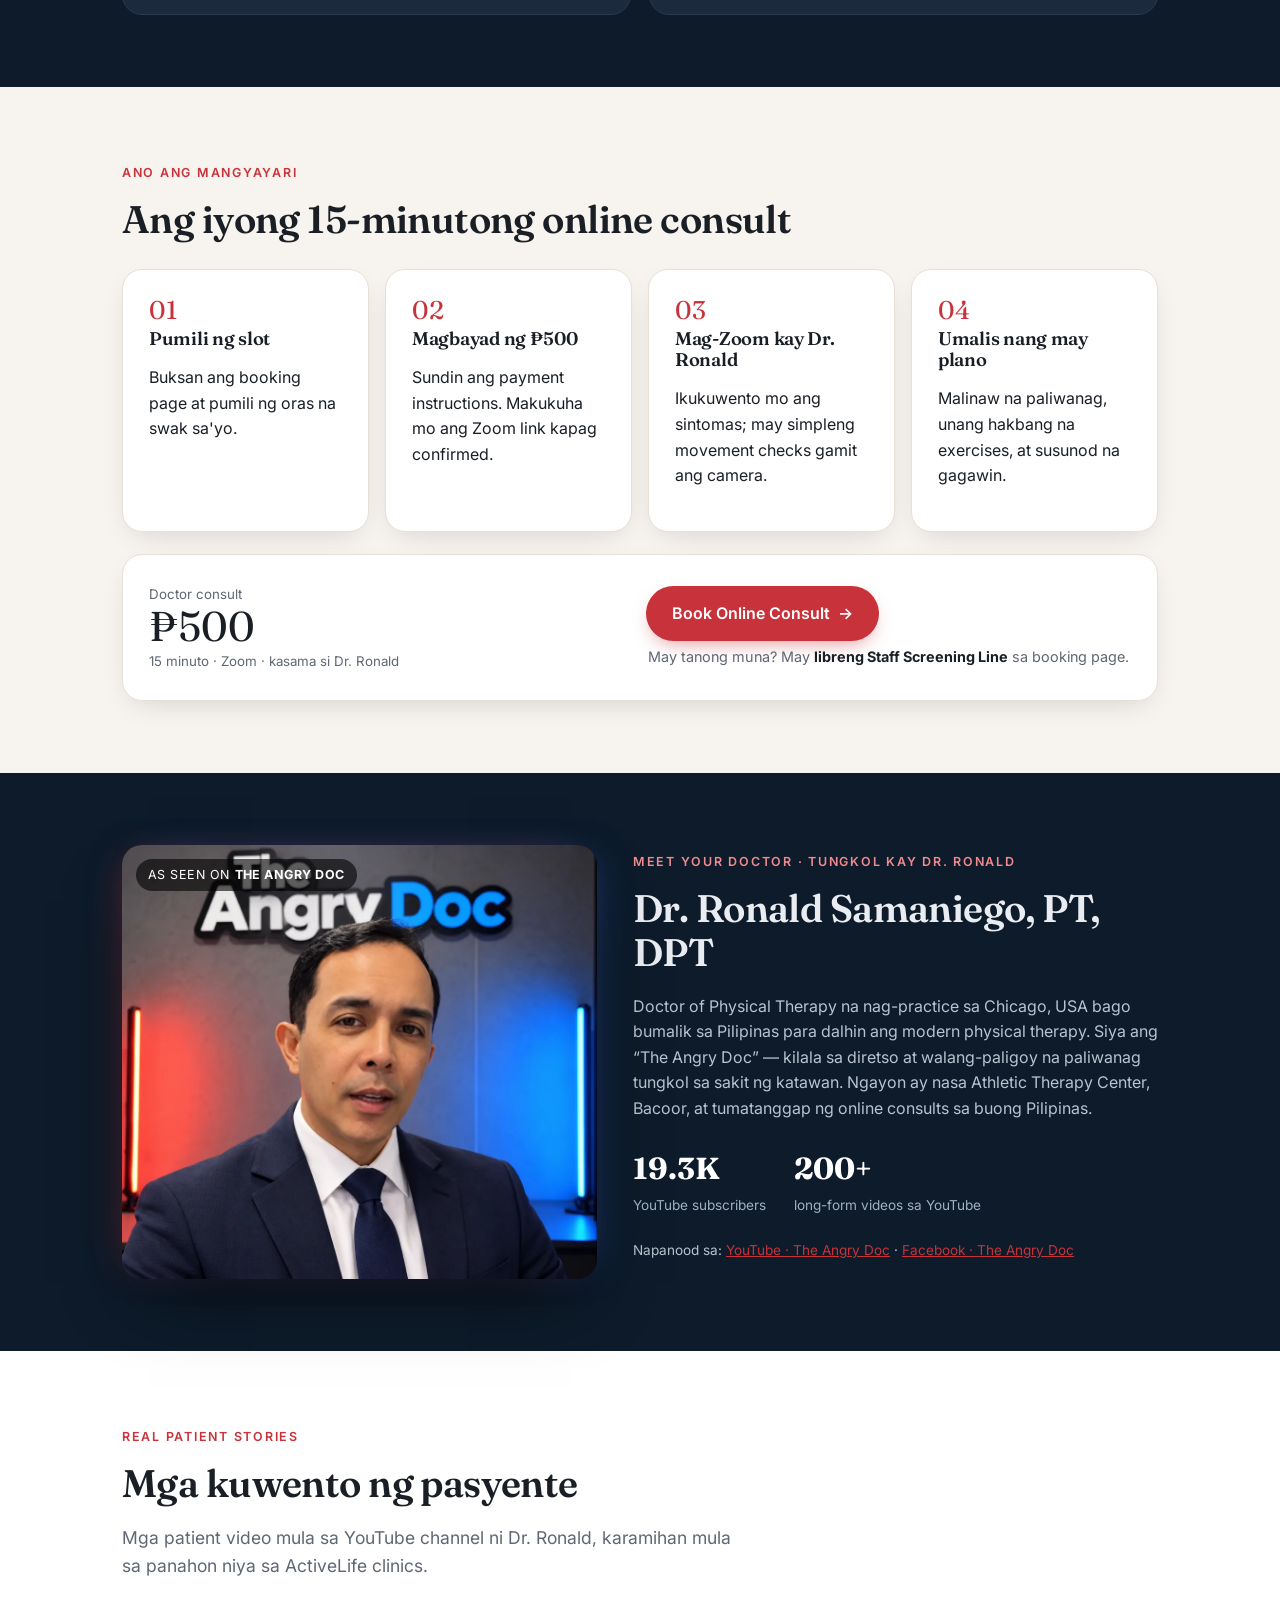
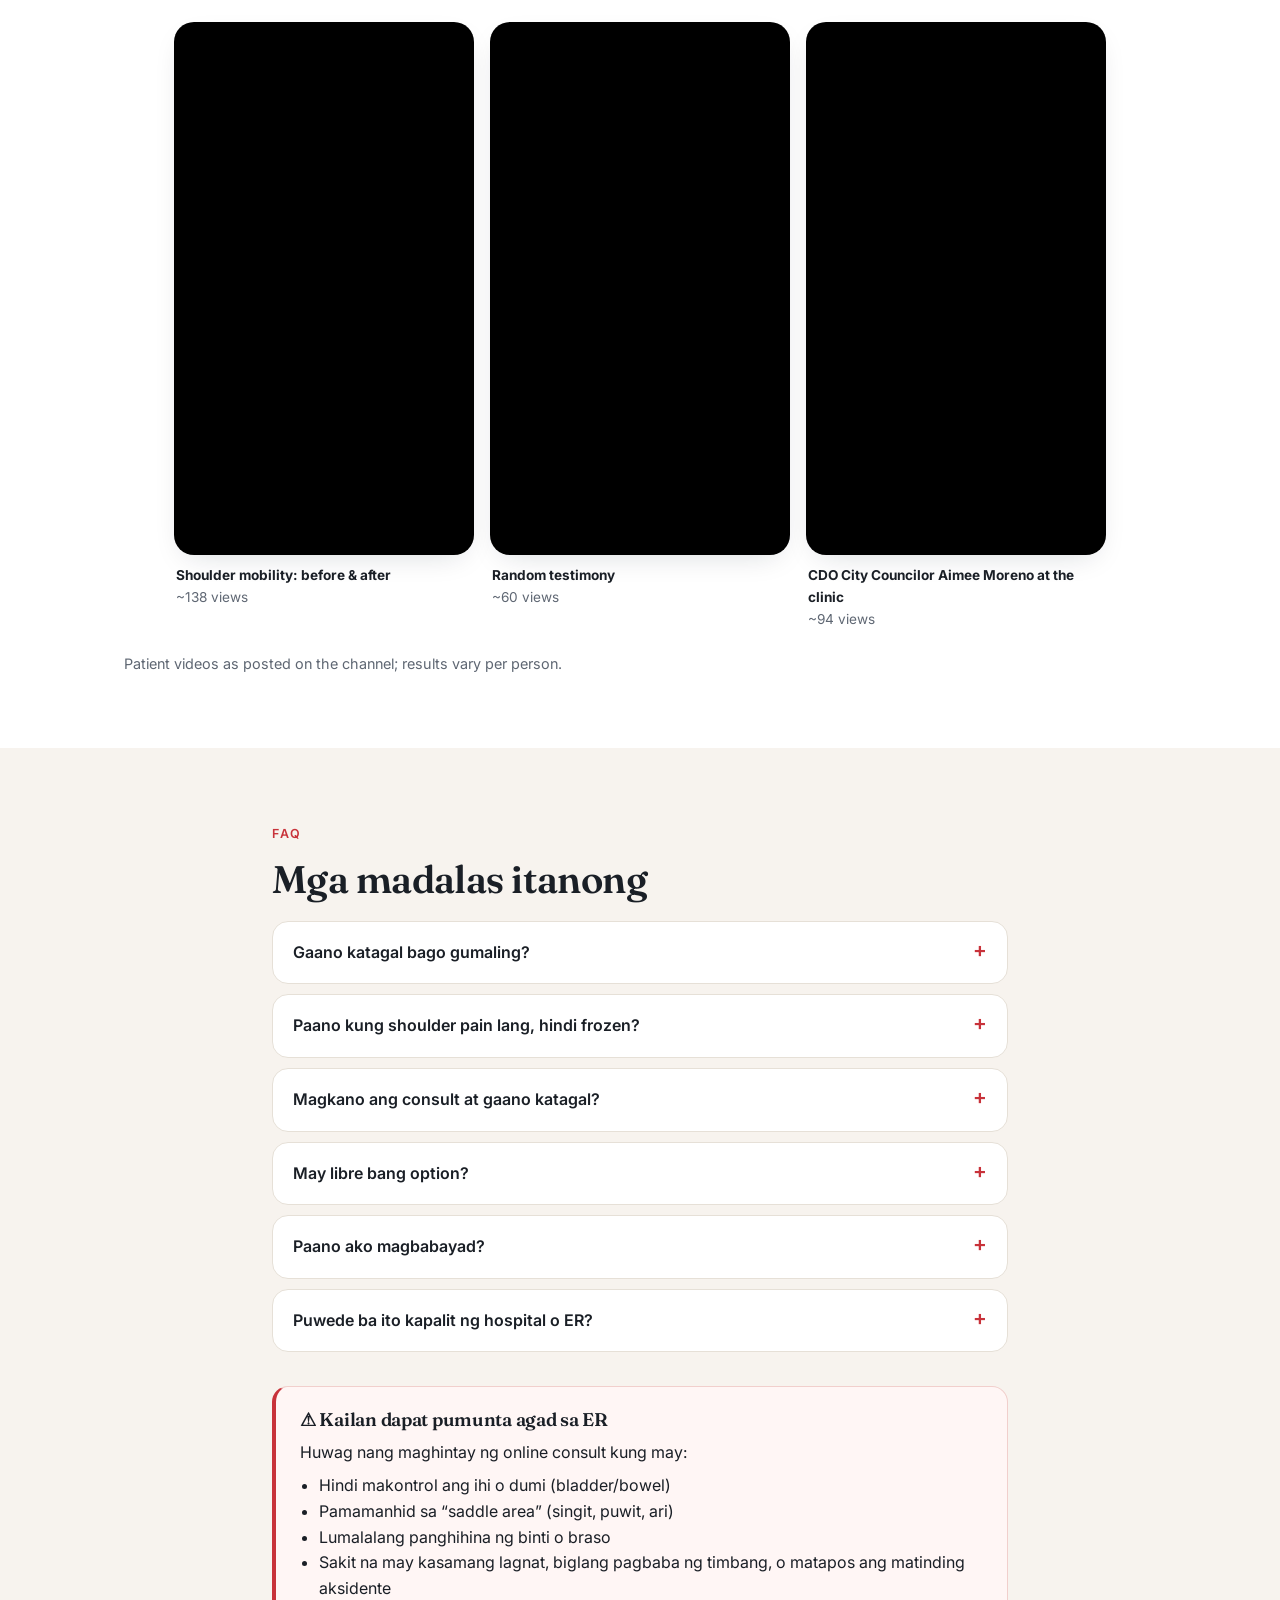
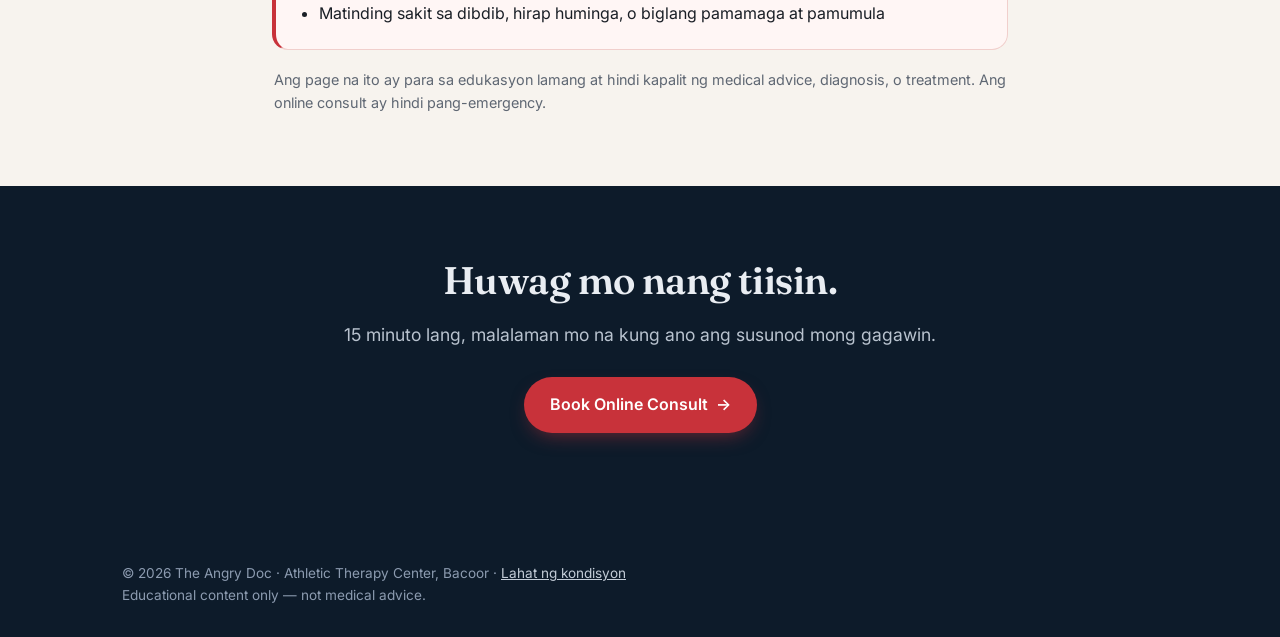
==== commit 6b280258: "Booking links to askangrydoc.com" ====
--- a/frozen-shoulder.html
+++ b/frozen-shoulder.html
@@ -7,17 +7,17 @@
 <link rel="stylesheet" href="styles.css">
 <!-- Meta Pixel: paste your Meta Pixel base code here (replace YOUR_PIXEL_ID). No real ID included. -->
 </head><body>
-<nav class="top"><div class="c"><a class="brand" href="index.html">The Angry Doc<small>Athletic Therapy Center · Bacoor</small></a><a class="btn sm book" href="https://atc-telemed.onrender.com/">Book Consult <span aria-hidden="true">→</span></a></div></nav>
+<nav class="top"><div class="c"><a class="brand" href="index.html">The Angry Doc<small>Athletic Therapy Center · Bacoor</small></a><a class="btn sm book" href="https://askangrydoc.com/">Book Consult <span aria-hidden="true">→</span></a></div></nav>
 <header class="hero"><div class="c grid"><div>
 <span class="eyebrow">Frozen Shoulder · Online Consult</span>
 <h1>Hindi na maitaas ang braso? <em>Hirap abutin ang likod?</em></h1><p class="sub">Ang frozen shoulder ay mabagal, masakit, at nakakainip. Pero hindi ito dapat hulaan — at hindi ito dapat puro hot compress lang.</p>
-<div class="ctas"><a class="btn book" href="https://atc-telemed.onrender.com/">Book Online Consult <span aria-hidden="true">→</span></a><a class="btn ghost" href="#video">Panoorin muna</a></div>
+<div class="ctas"><a class="btn book" href="https://askangrydoc.com/">Book Online Consult <span aria-hidden="true">→</span></a><a class="btn ghost" href="#video">Panoorin muna</a></div>
 <div class="trust"><span><svg width="16" height="16" viewBox="0 0 24 24" fill="none" stroke="currentColor" stroke-width="2"><rect x="2" y="6" width="14" height="12" rx="2"/><path d="m16 10 6-3v10l-6-3"/></svg> 15-min Zoom</span><span><svg width="16" height="16" viewBox="0 0 24 24" fill="none" stroke="currentColor" stroke-width="2"><circle cx="12" cy="12" r="9"/><path d="M12 7v5l3 2"/></svg> ₱500 doctor consult</span><span><svg width="16" height="16" viewBox="0 0 24 24" fill="none" stroke="currentColor" stroke-width="2"><path d="M12 3 4 6v6c0 5 3.5 8 8 9 4.5-1 8-4 8-9V6z"/></svg> Doctor of Physical Therapy</span></div>
 </div><figure class="doc-hero rv"><picture class=""><source srcset="img/dr-ronald-headshot.webp" type="image/webp"><img src="img/dr-ronald-headshot.jpg" alt="Dr. Ronald Samaniego, PT, DPT — The Angry Doc — professional headshot in navy suit" width="835" height="1000" fetchpriority="high" decoding="async"></picture><figcaption><b>Dr. Ronald Samaniego, PT, DPT</b><span>Ang iyong doktor · The Angry Doc</span></figcaption></figure></div></header>
 
 <section class="sec alt" id="video"><div class="c"><span class="eyebrow">Mula sa YouTube channel</span><h2>Panoorin si Dr. Ronald na ipaliwanag ito</h2><p class="lead">Mga totoong video mula sa The Angry Doc channel tungkol sa frozen shoulder.</p><div class="cards c2" style="margin-top:28px"><div class="rv"><div class="vid"><iframe src="https://www.youtube-nocookie.com/embed/nMCK7FtrjBg" title="Frozen shoulder di gumaling sa hospital PT" loading="lazy" allow="accelerometer; encrypted-media; gyroscope; picture-in-picture" allowfullscreen></iframe></div><p class="vmeta"><b>Frozen shoulder di gumaling sa hospital PT</b><br>~2.3K views sa YouTube</p></div><div class="rv"><div class="vid"><iframe src="https://www.youtube-nocookie.com/embed/P9Q3JzIdKzs" title="Shoulder Pain Mystery: Is It Your Scapula or Clavicle?" loading="lazy" allow="accelerometer; encrypted-media; gyroscope; picture-in-picture" allowfullscreen></iframe></div><p class="vmeta"><b>Shoulder Pain Mystery: Is It Your Scapula or Clavicle?</b><br>~18K views sa YouTube</p></div><div class="rv"><div class="vid"><iframe src="https://www.youtube-nocookie.com/embed/EDI-L9I2qzw" title="Hindi Ganito Mag Treat ng Frozen Shoulder" loading="lazy" allow="accelerometer; encrypted-media; gyroscope; picture-in-picture" allowfullscreen></iframe></div><p class="vmeta"><b>Hindi Ganito Mag Treat ng Frozen Shoulder</b><br>~291 views sa YouTube</p></div></div></div></section>
 
-<section class="sec"><div class="c"><span class="eyebrow">Kilala mo ba 'to?</span><h2>Kung tumatango ka sa ilan dito, para sa'yo ang page na 'to.</h2><ul class="check rv"><li><svg width="18" height="18" viewBox="0 0 24 24" fill="none" stroke="currentColor" stroke-width="2.4" stroke-linecap="round" stroke-linejoin="round"><path d="M20 6 9 17l-5-5"/></svg><span>Hirap itaas ang braso o magsuklay</span></li><li><svg width="18" height="18" viewBox="0 0 24 24" fill="none" stroke="currentColor" stroke-width="2.4" stroke-linecap="round" stroke-linejoin="round"><path d="M20 6 9 17l-5-5"/></svg><span>Hindi maabot ang likod o bra strap</span></li><li><svg width="18" height="18" viewBox="0 0 24 24" fill="none" stroke="currentColor" stroke-width="2.4" stroke-linecap="round" stroke-linejoin="round"><path d="M20 6 9 17l-5-5"/></svg><span>Masakit sa gabi, lalo na kapag nakahiga sa side na 'yon</span></li><li><svg width="18" height="18" viewBox="0 0 24 24" fill="none" stroke="currentColor" stroke-width="2.4" stroke-linecap="round" stroke-linejoin="round"><path d="M20 6 9 17l-5-5"/></svg><span>Unti-unting naninigas ang balikat sa loob ng ilang buwan</span></li><li><svg width="18" height="18" viewBox="0 0 24 24" fill="none" stroke="currentColor" stroke-width="2.4" stroke-linecap="round" stroke-linejoin="round"><path d="M20 6 9 17l-5-5"/></svg><span>May diabetes o thyroid problem</span></li><li><svg width="18" height="18" viewBox="0 0 24 24" fill="none" stroke="currentColor" stroke-width="2.4" stroke-linecap="round" stroke-linejoin="round"><path d="M20 6 9 17l-5-5"/></svg><span>Sinubukan na ang masahe pero bumabalik pa rin</span></li></ul><a class="btn book" href="https://atc-telemed.onrender.com/">Pag-usapan natin — Book Online Consult <span aria-hidden="true">→</span></a></div></section>
+<section class="sec"><div class="c"><span class="eyebrow">Kilala mo ba 'to?</span><h2>Kung tumatango ka sa ilan dito, para sa'yo ang page na 'to.</h2><ul class="check rv"><li><svg width="18" height="18" viewBox="0 0 24 24" fill="none" stroke="currentColor" stroke-width="2.4" stroke-linecap="round" stroke-linejoin="round"><path d="M20 6 9 17l-5-5"/></svg><span>Hirap itaas ang braso o magsuklay</span></li><li><svg width="18" height="18" viewBox="0 0 24 24" fill="none" stroke="currentColor" stroke-width="2.4" stroke-linecap="round" stroke-linejoin="round"><path d="M20 6 9 17l-5-5"/></svg><span>Hindi maabot ang likod o bra strap</span></li><li><svg width="18" height="18" viewBox="0 0 24 24" fill="none" stroke="currentColor" stroke-width="2.4" stroke-linecap="round" stroke-linejoin="round"><path d="M20 6 9 17l-5-5"/></svg><span>Masakit sa gabi, lalo na kapag nakahiga sa side na 'yon</span></li><li><svg width="18" height="18" viewBox="0 0 24 24" fill="none" stroke="currentColor" stroke-width="2.4" stroke-linecap="round" stroke-linejoin="round"><path d="M20 6 9 17l-5-5"/></svg><span>Unti-unting naninigas ang balikat sa loob ng ilang buwan</span></li><li><svg width="18" height="18" viewBox="0 0 24 24" fill="none" stroke="currentColor" stroke-width="2.4" stroke-linecap="round" stroke-linejoin="round"><path d="M20 6 9 17l-5-5"/></svg><span>May diabetes o thyroid problem</span></li><li><svg width="18" height="18" viewBox="0 0 24 24" fill="none" stroke="currentColor" stroke-width="2.4" stroke-linecap="round" stroke-linejoin="round"><path d="M20 6 9 17l-5-5"/></svg><span>Sinubukan na ang masahe pero bumabalik pa rin</span></li></ul><a class="btn book" href="https://askangrydoc.com/">Pag-usapan natin — Book Online Consult <span aria-hidden="true">→</span></a></div></section>
 
 <section class="sec alt"><div class="c"><div class="cards c2"><div class="rv"><span class="eyebrow">Bakit ito nangyayari</span><h2>Simpleng paliwanag</h2><p class="lead">Sa frozen shoulder (adhesive capsulitis), ang kapsula ng balikat ay namamaga at naninikip. May mga yugto ito — masakit na yugto, naninigas na yugto, at paggaling. Iba-iba ang tamang approach sa bawat yugto, kaya mahalaga ang tamang assessment.</p></div>
 <div class="cards"><div class="card rv"><div class="ico"><svg width="22" height="22" viewBox="0 0 24 24" fill="none" stroke="currentColor" stroke-width="2" stroke-linecap="round"><path d="M9 4a3 3 0 0 0-3 3 3 3 0 0 0-2 5 3 3 0 0 0 2 5 3 3 0 0 0 6 1V5a2 2 0 0 0-3-1zM15 4a3 3 0 0 1 3 3 3 3 0 0 1 2 5 3 3 0 0 1-2 5 3 3 0 0 1-6 1"/></svg></div><h3>Ang sakit ay signal, hindi sira</h3><p>Ang pain ay paraan ng nervous system na protektahan ka. Kapag naintindihan mo ito, nababawasan ang takot — at mas gumagaan ang paggalaw.</p></div></div></div></div></section>
@@ -28,7 +28,7 @@
 
 <section class="sec" id="consult"><div class="c"><span class="eyebrow">Ano ang mangyayari</span><h2>Ang iyong 15-minutong online consult</h2>
 <div class="steps" style="margin-top:28px"><div class="card rv"><h3>Pumili ng slot</h3><p>Buksan ang booking page at pumili ng oras na swak sa'yo.</p></div><div class="card rv"><h3>Magbayad ng ₱500</h3><p>Sundin ang payment instructions. Makukuha mo ang Zoom link kapag confirmed.</p></div><div class="card rv"><h3>Mag-Zoom kay Dr. Ronald</h3><p>Ikukuwento mo ang sintomas; may simpleng movement checks gamit ang camera.</p></div><div class="card rv"><h3>Umalis nang may plano</h3><p>Malinaw na paliwanag, unang hakbang na exercises, at susunod na gagawin.</p></div></div>
-<div class="price rv"><div><small>Doctor consult</small><div class="amt">₱500</div><small>15 minuto · Zoom · kasama si Dr. Ronald</small></div><div><a class="btn book" href="https://atc-telemed.onrender.com/">Book Online Consult <span aria-hidden="true">→</span></a><p class="vmeta" style="margin-top:4px">May tanong muna? May <b>libreng Staff Screening Line</b> sa booking page.</p></div></div></div></section>
+<div class="price rv"><div><small>Doctor consult</small><div class="amt">₱500</div><small>15 minuto · Zoom · kasama si Dr. Ronald</small></div><div><a class="btn book" href="https://askangrydoc.com/">Book Online Consult <span aria-hidden="true">→</span></a><p class="vmeta" style="margin-top:4px">May tanong muna? May <b>libreng Staff Screening Line</b> sa booking page.</p></div></div></div></section>
 
 <section class="sec dark"><div class="c about about-ph"><figure class="studio rv"><picture class=""><source srcset="img/dr-ronald-studio.webp" type="image/webp"><img src="img/dr-ronald-studio.jpg" alt="Dr. Ronald Samaniego in The Angry Doc studio, in front of the illuminated The Angry Doc sign with red and blue neon lights" width="1000" height="914" loading="lazy" decoding="async"></picture><figcaption>As seen on <b>The Angry Doc</b></figcaption></figure><div class="rv"><span class="eyebrow">Meet your doctor · Tungkol kay Dr. Ronald</span><h2>Dr. Ronald Samaniego, PT, DPT</h2>
 <p>Doctor of Physical Therapy na nag-practice sa Chicago, USA bago bumalik sa Pilipinas para dalhin ang modern physical therapy. Siya ang “The Angry Doc” — kilala sa diretso at walang-paligoy na paliwanag tungkol sa sakit ng katawan. Ngayon ay nasa Athletic Therapy Center, Bacoor, at tumatanggap ng online consults sa buong Pilipinas.</p>
@@ -41,7 +41,7 @@
 <div class="red" style="margin-top:34px"><h3>⚠ Kailan dapat pumunta agad sa ER</h3><p style="margin:0">Huwag nang maghintay ng online consult kung may:</p><ul><li>Hindi makontrol ang ihi o dumi (bladder/bowel)</li><li>Pamamanhid sa “saddle area” (singit, puwit, ari)</li><li>Lumalalang panghihina ng binti o braso</li><li>Sakit na may kasamang lagnat, biglang pagbaba ng timbang, o matapos ang matinding aksidente</li><li>Matinding sakit sa dibdib, hirap huminga, o biglang pamamaga at pamumula</li></ul></div>
 <p class="vmeta" style="margin-top:18px">Ang page na ito ay para sa edukasyon lamang at hindi kapalit ng medical advice, diagnosis, o treatment. Ang online consult ay hindi pang-emergency.</p></div></section>
 
-<section class="sec dark final"><div class="c"><h2>Huwag mo nang tiisin.</h2><p class="lead">15 minuto lang, malalaman mo na kung ano ang susunod mong gagawin.</p><div class="ctas" style="justify-content:center"><a class="btn book" href="https://atc-telemed.onrender.com/">Book Online Consult <span aria-hidden="true">→</span></a></div></div></section>
+<section class="sec dark final"><div class="c"><h2>Huwag mo nang tiisin.</h2><p class="lead">15 minuto lang, malalaman mo na kung ano ang susunod mong gagawin.</p><div class="ctas" style="justify-content:center"><a class="btn book" href="https://askangrydoc.com/">Book Online Consult <span aria-hidden="true">→</span></a></div></div></section>
 <footer><div class="c">© 2026 The Angry Doc · Athletic Therapy Center, Bacoor · <a href="index.html">Lahat ng kondisyon</a><br>Educational content only — not medical advice.</div></footer>
-<div class="sticky"><div><b>Frozen Shoulder consult</b><br>₱500 · 15 min · Zoom</div><a class="btn book" href="https://atc-telemed.onrender.com/">Book Now <span aria-hidden="true">→</span></a></div>
+<div class="sticky"><div><b>Frozen Shoulder consult</b><br>₱500 · 15 min · Zoom</div><a class="btn book" href="https://askangrydoc.com/">Book Now <span aria-hidden="true">→</span></a></div>
 <script src="funnel.js" defer></script></body></html>
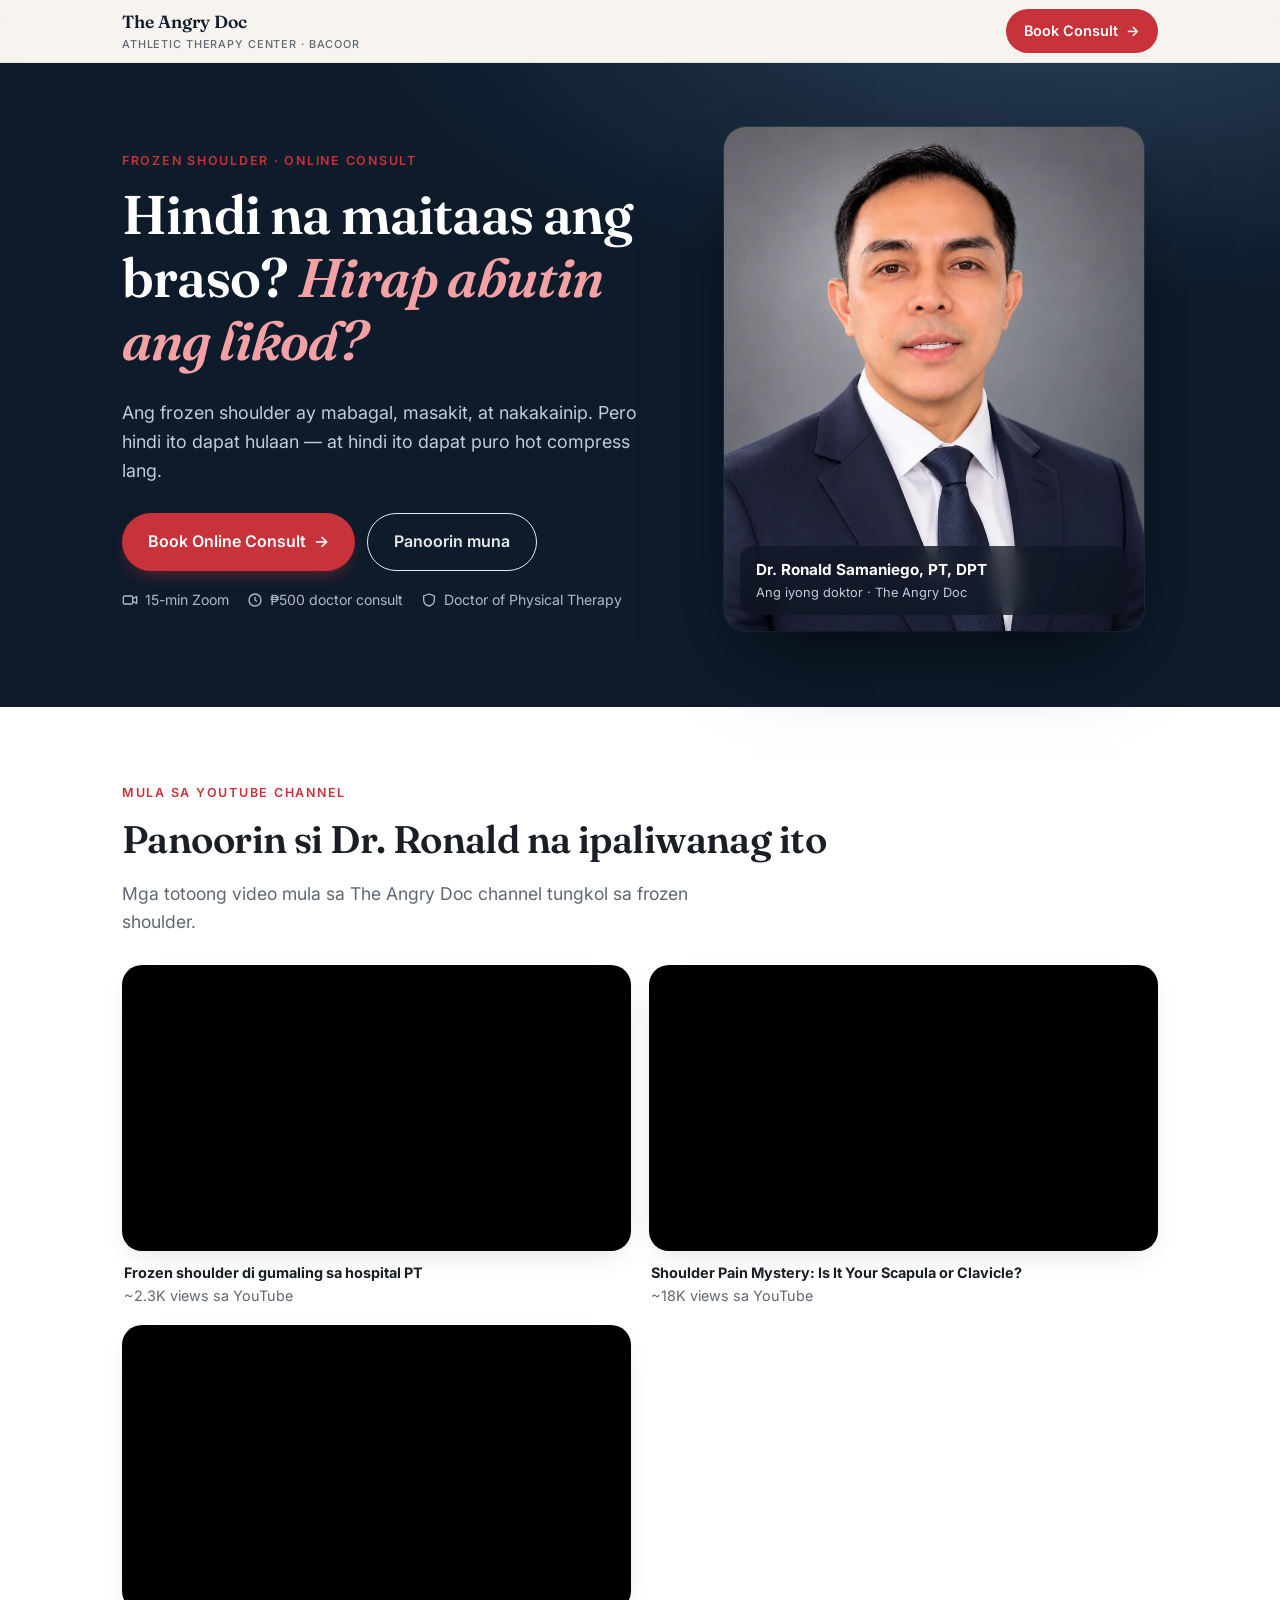
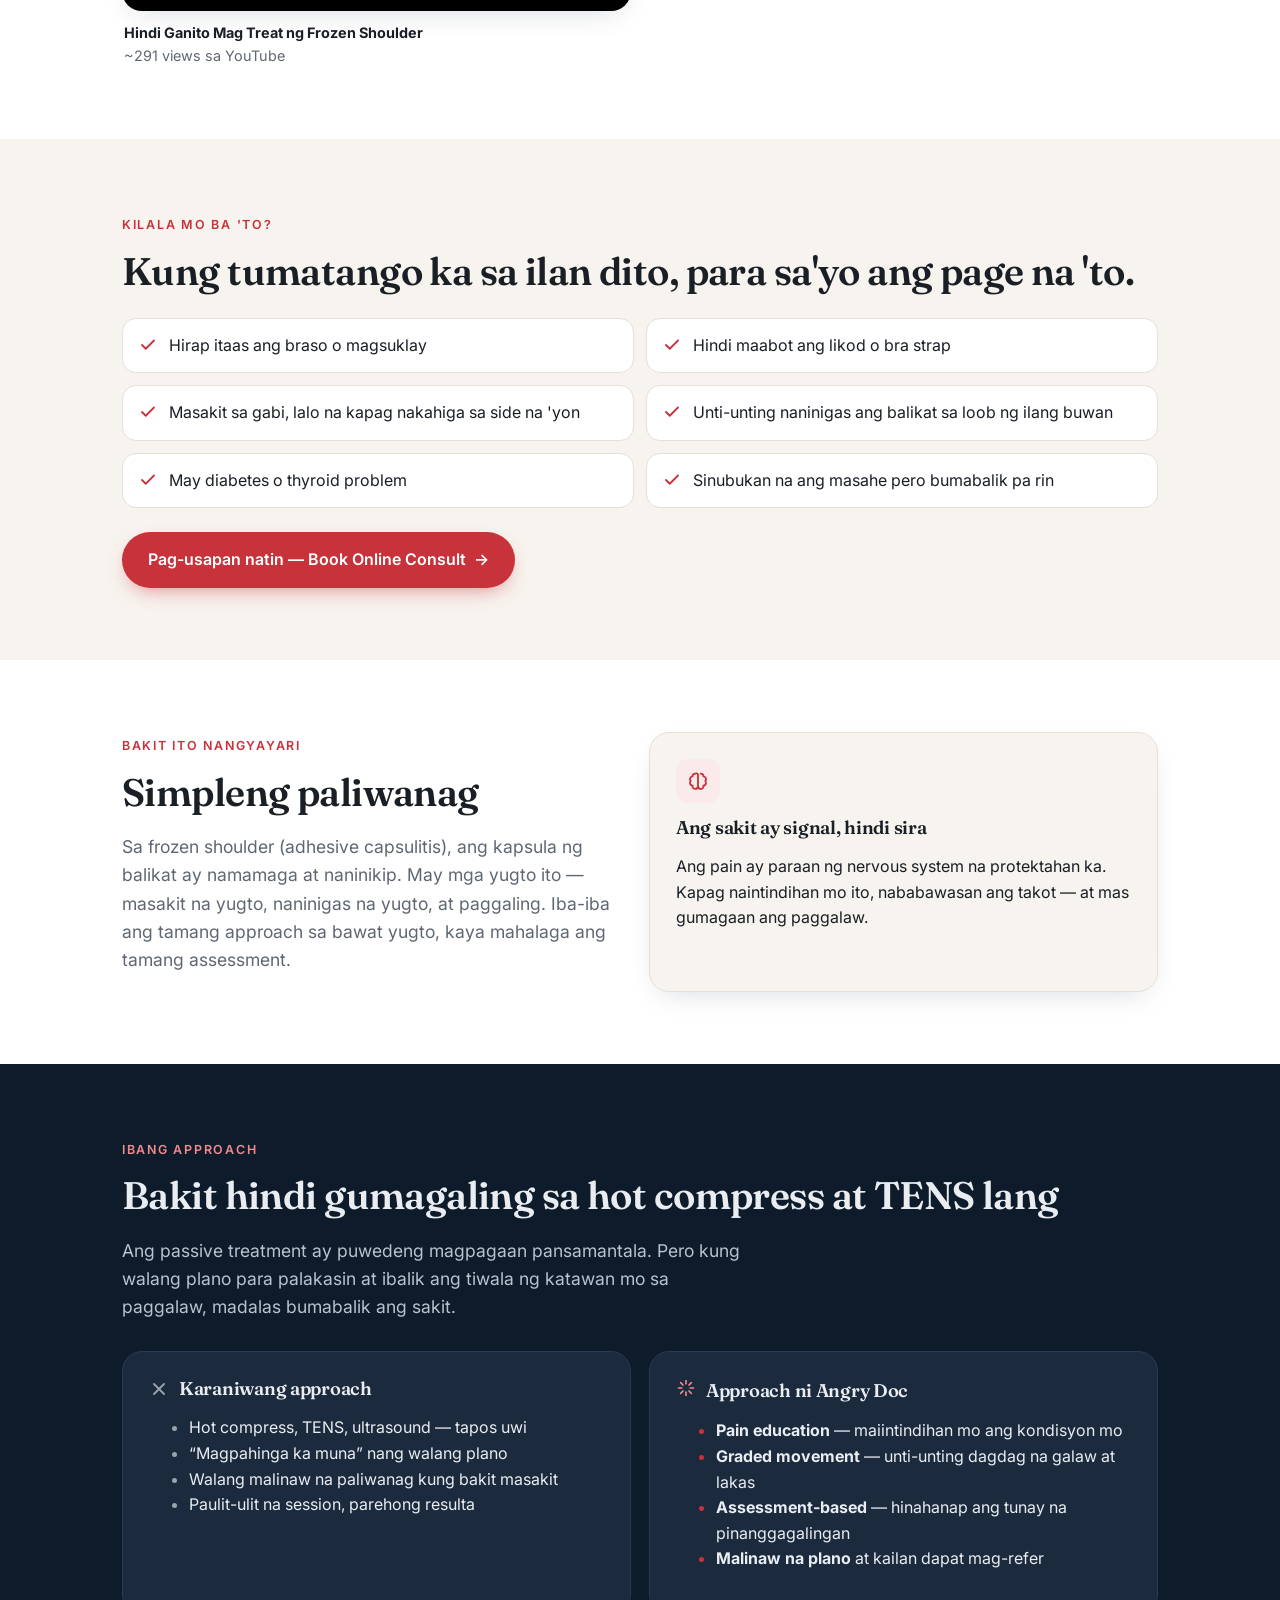
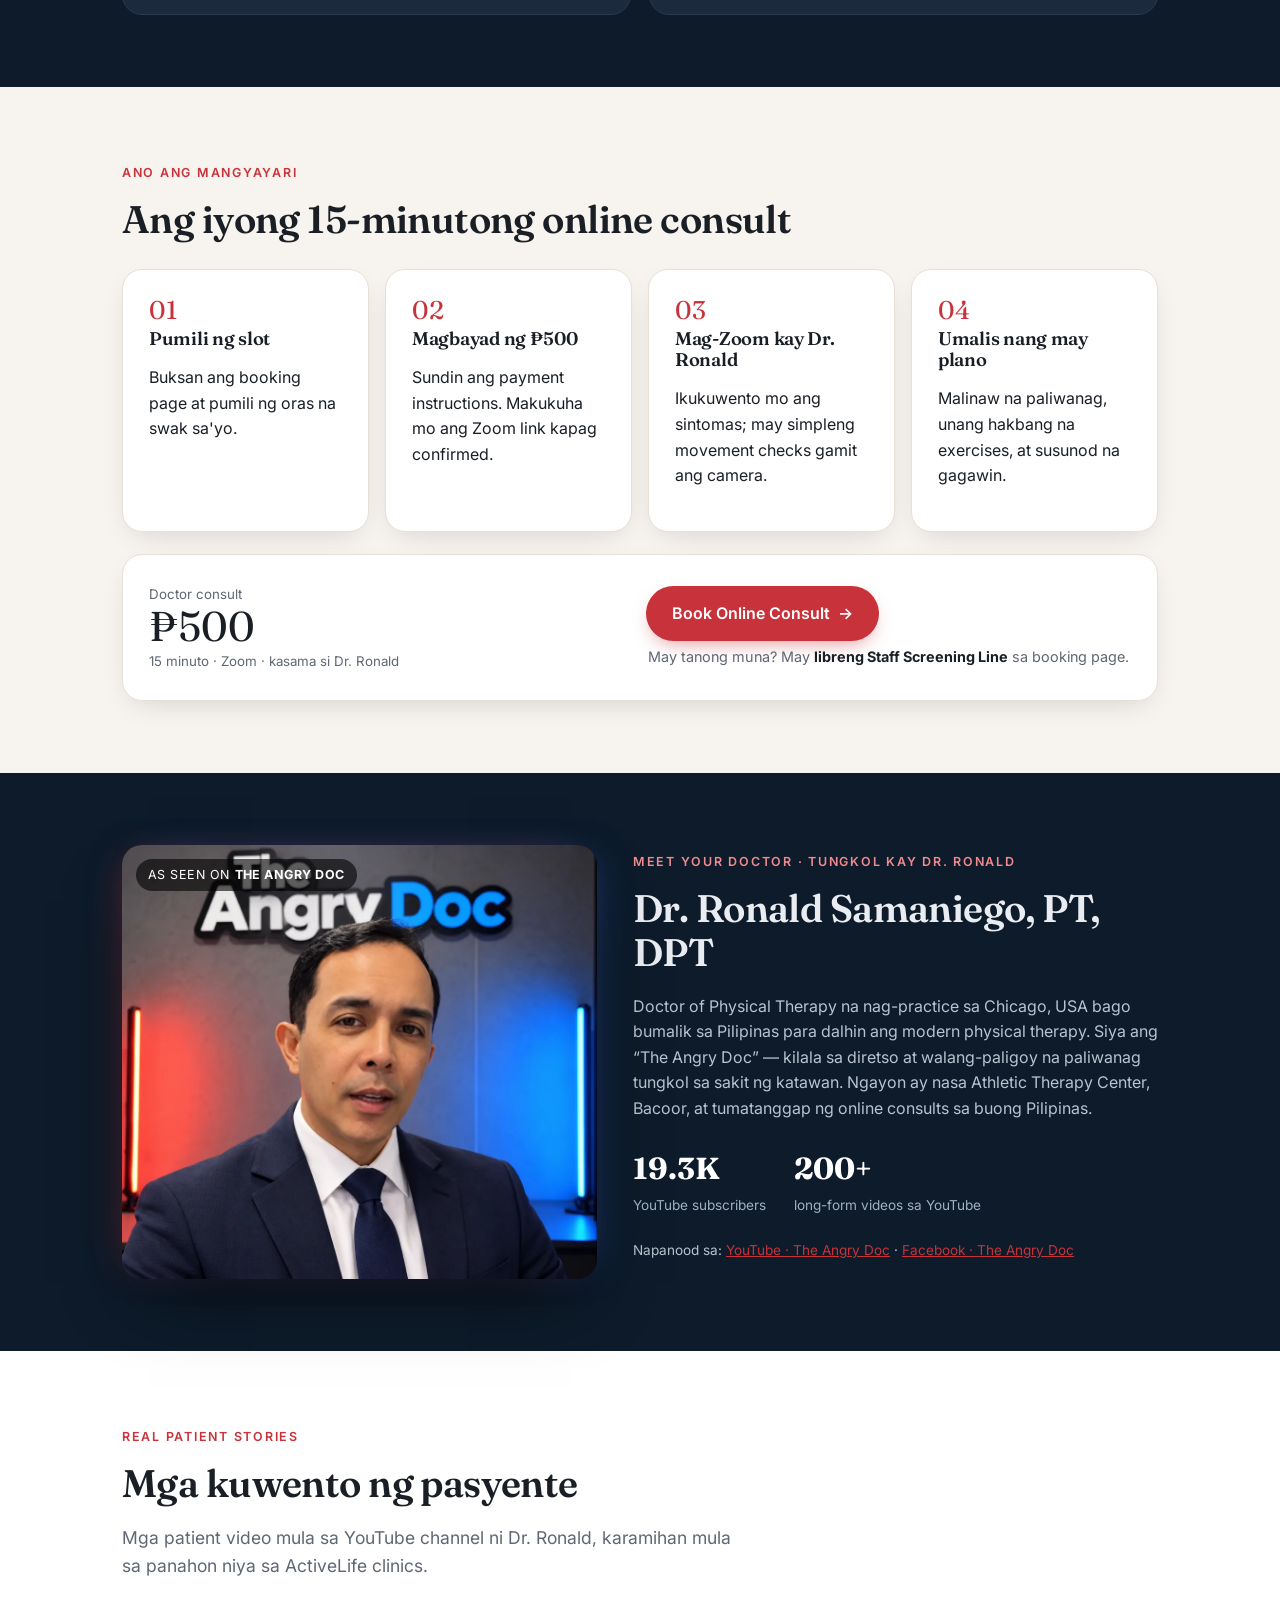
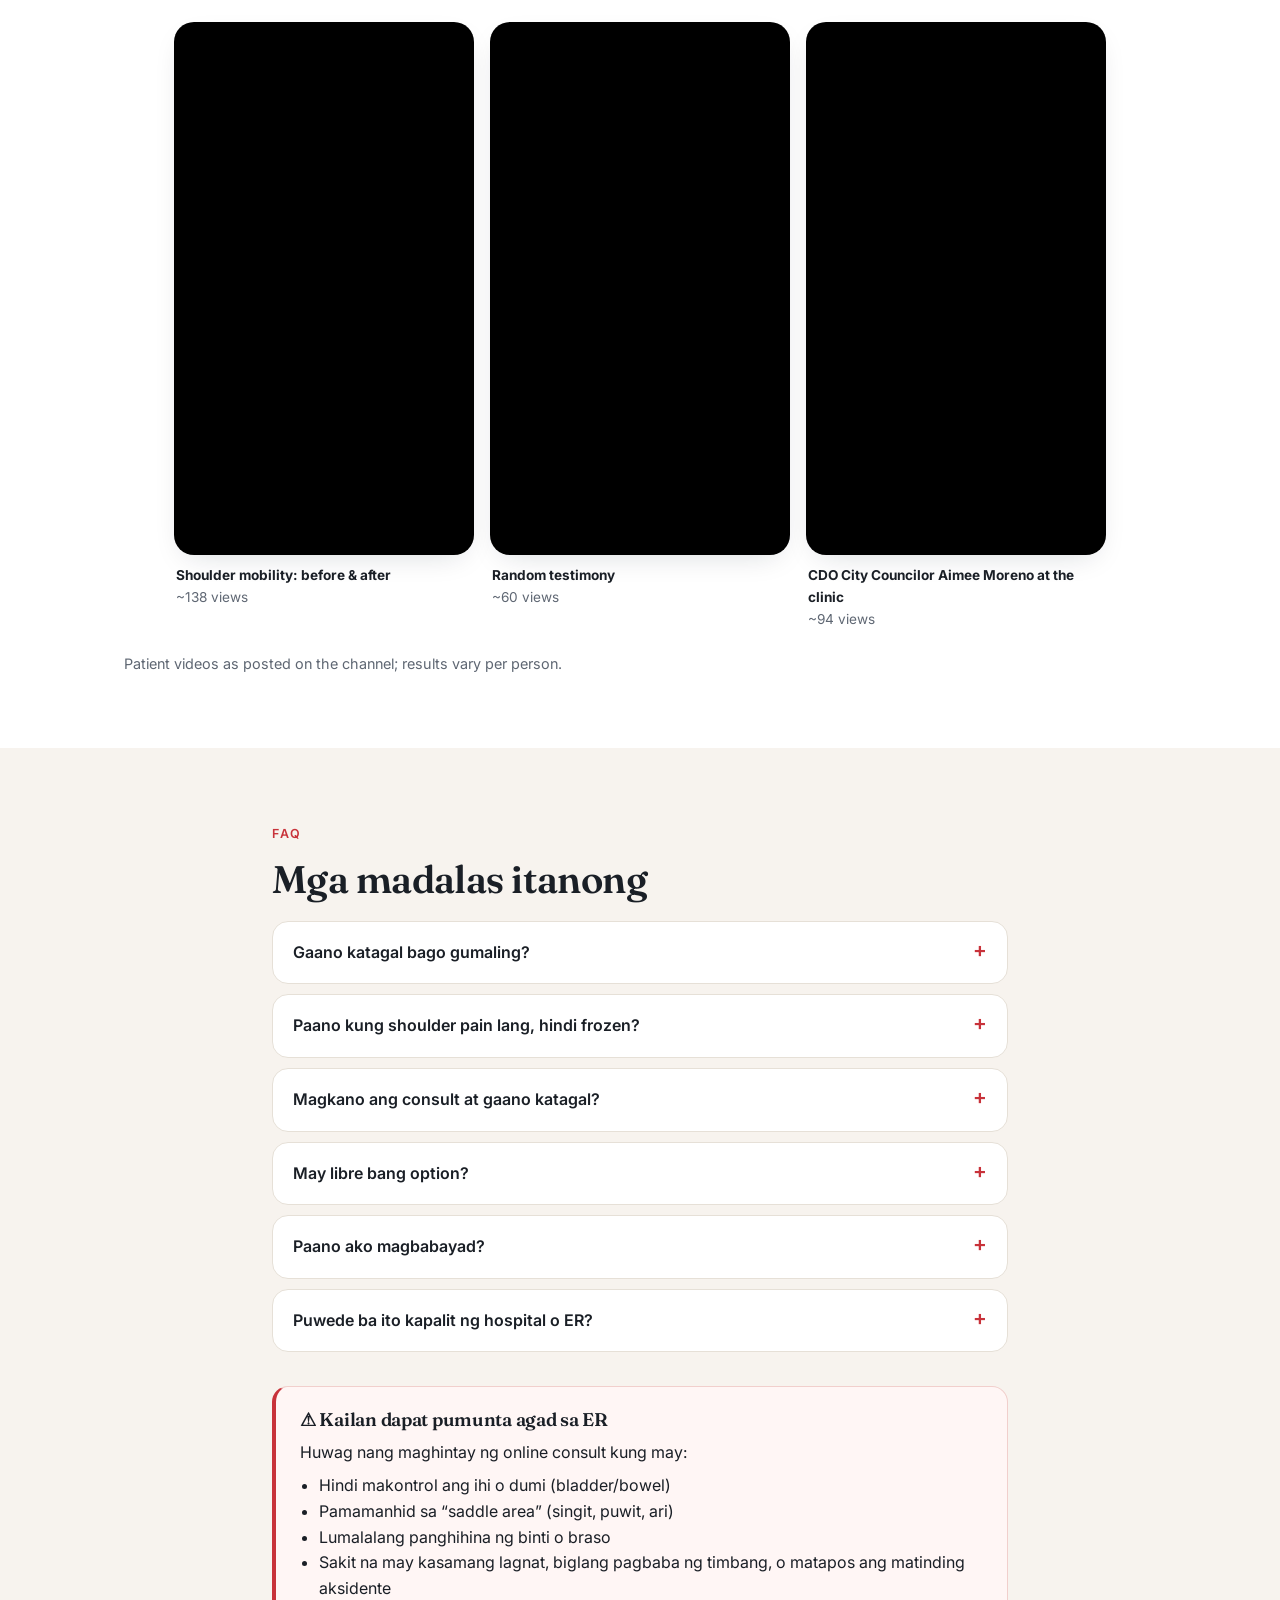
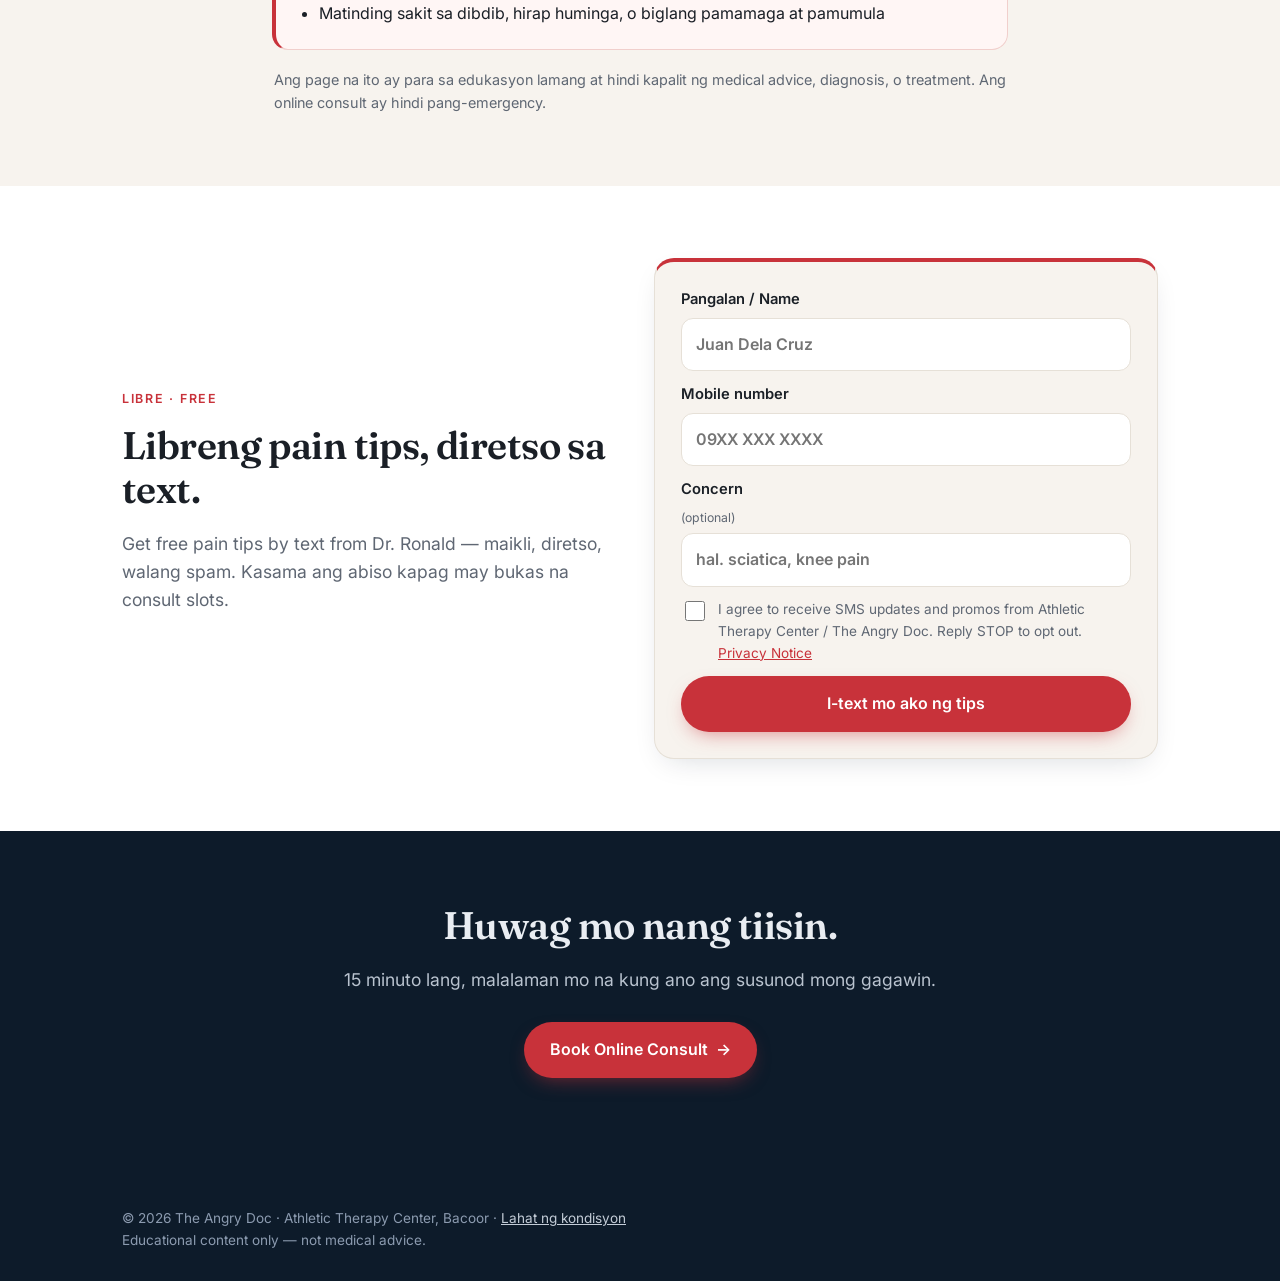
==== commit 1e6a69bb: "Text opt-in forms" ====
--- a/frozen-shoulder.html
+++ b/frozen-shoulder.html
@@ -41,6 +41,13 @@
 <div class="red" style="margin-top:34px"><h3>⚠ Kailan dapat pumunta agad sa ER</h3><p style="margin:0">Huwag nang maghintay ng online consult kung may:</p><ul><li>Hindi makontrol ang ihi o dumi (bladder/bowel)</li><li>Pamamanhid sa “saddle area” (singit, puwit, ari)</li><li>Lumalalang panghihina ng binti o braso</li><li>Sakit na may kasamang lagnat, biglang pagbaba ng timbang, o matapos ang matinding aksidente</li><li>Matinding sakit sa dibdib, hirap huminga, o biglang pamamaga at pamumula</li></ul></div>
 <p class="vmeta" style="margin-top:18px">Ang page na ito ay para sa edukasyon lamang at hindi kapalit ng medical advice, diagnosis, o treatment. Ang online consult ay hindi pang-emergency.</p></div></section>
 
+<section class="sec alt optin" id="tips"><div class="c optin-g"><div><span class="eyebrow">Libre · Free</span><h2>Libreng pain tips, diretso sa text.</h2><p class="lead">Get free pain tips by text from Dr. Ronald — maikli, diretso, walang spam. Kasama ang abiso kapag may bukas na consult slots.</p></div>
+<form class="card optin-form" data-api="https://askangrydoc.com/api/subscribe" data-source="funnel:frozen-shoulder" novalidate><label>Pangalan / Name<input name="name" type="text" autocomplete="name" required maxlength="80" placeholder="Juan Dela Cruz"></label>
+<label>Mobile number<input name="phone" type="tel" inputmode="tel" autocomplete="tel" required placeholder="09XX XXX XXXX"></label>
+<label>Concern <small>(optional)</small><input name="concern" type="text" maxlength="200" placeholder="hal. sciatica, knee pain"></label>
+<div class="hp" aria-hidden="true"><label>Website<input name="website" type="text" tabindex="-1" autocomplete="off"></label></div>
+<label class="oc"><input type="checkbox" name="consent" required> <span>I agree to receive SMS updates and promos from Athletic Therapy Center / The Angry Doc. Reply STOP to opt out. <a href="https://askangrydoc.com/privacy">Privacy Notice</a></span></label>
+<p class="oerr" role="alert" hidden></p><button class="btn" type="submit">I-text mo ako ng tips</button><p class="ook" role="status" hidden>Salamat! Nasa listahan ka na. Reply STOP anytime, o <a href="https://askangrydoc.com/optout">mag-unsubscribe dito</a>.</p></form></div></section>
 <section class="sec dark final"><div class="c"><h2>Huwag mo nang tiisin.</h2><p class="lead">15 minuto lang, malalaman mo na kung ano ang susunod mong gagawin.</p><div class="ctas" style="justify-content:center"><a class="btn book" href="https://askangrydoc.com/">Book Online Consult <span aria-hidden="true">→</span></a></div></div></section>
 <footer><div class="c">© 2026 The Angry Doc · Athletic Therapy Center, Bacoor · <a href="index.html">Lahat ng kondisyon</a><br>Educational content only — not medical advice.</div></footer>
 <div class="sticky"><div><b>Frozen Shoulder consult</b><br>₱500 · 15 min · Zoom</div><a class="btn book" href="https://askangrydoc.com/">Book Now <span aria-hidden="true">→</span></a></div>
--- a/styles.css
+++ b/styles.css
@@ -72,3 +72,13 @@
 .studio{margin:0;position:relative}.studio picture{display:block;border-radius:20px;overflow:hidden;aspect-ratio:1000/914;box-shadow:0 30px 70px -25px rgba(0,0,0,.8),-12px 0 40px -18px rgba(230,60,60,.45),12px 0 40px -18px rgba(40,120,255,.45)}
 .studio figcaption{position:absolute;top:14px;left:14px;padding:6px 12px;border-radius:999px;background:rgba(0,0,0,.6);color:#fff;font-size:.78rem;letter-spacing:.04em;text-transform:uppercase}
 @media(max-width:899px){.hero .doc-hero{max-width:320px;order:-1}.hero .grid{gap:28px}}
+/* SMS opt-in */
+.optin-g{display:grid;gap:28px;align-items:center}@media(min-width:860px){.optin-g{grid-template-columns:1fr 1fr}}
+.optin-form{display:grid;gap:12px;border-top:4px solid var(--accent)}
+.optin-form label{display:grid;gap:6px;font-weight:600;font-size:.92rem}.optin-form small{font-weight:400;color:var(--mut)}
+.optin-form input[type=text],.optin-form input[type=tel]{font:inherit;font-size:1rem;padding:13px 14px;border:1.5px solid var(--line);border-radius:12px;background:#fff;width:100%}
+.optin-form input:focus{outline:none;border-color:var(--accent)}
+.optin-form .oc{display:flex;gap:10px;align-items:flex-start;font-weight:400;font-size:.85rem;color:var(--mut)}.optin-form .oc input{width:20px;height:20px;flex:none;margin-top:2px;accent-color:var(--accent)}
+.optin-form .hp{position:absolute;left:-9999px;width:1px;height:1px;overflow:hidden}
+.optin-form .btn{width:100%;border:0;cursor:pointer;font:inherit;font-weight:600}
+.oerr{color:var(--accent-d);margin:0;font-size:.9rem}.ook{margin:0;background:#ecfdf3;color:#14532d;border-radius:12px;padding:12px 14px}
